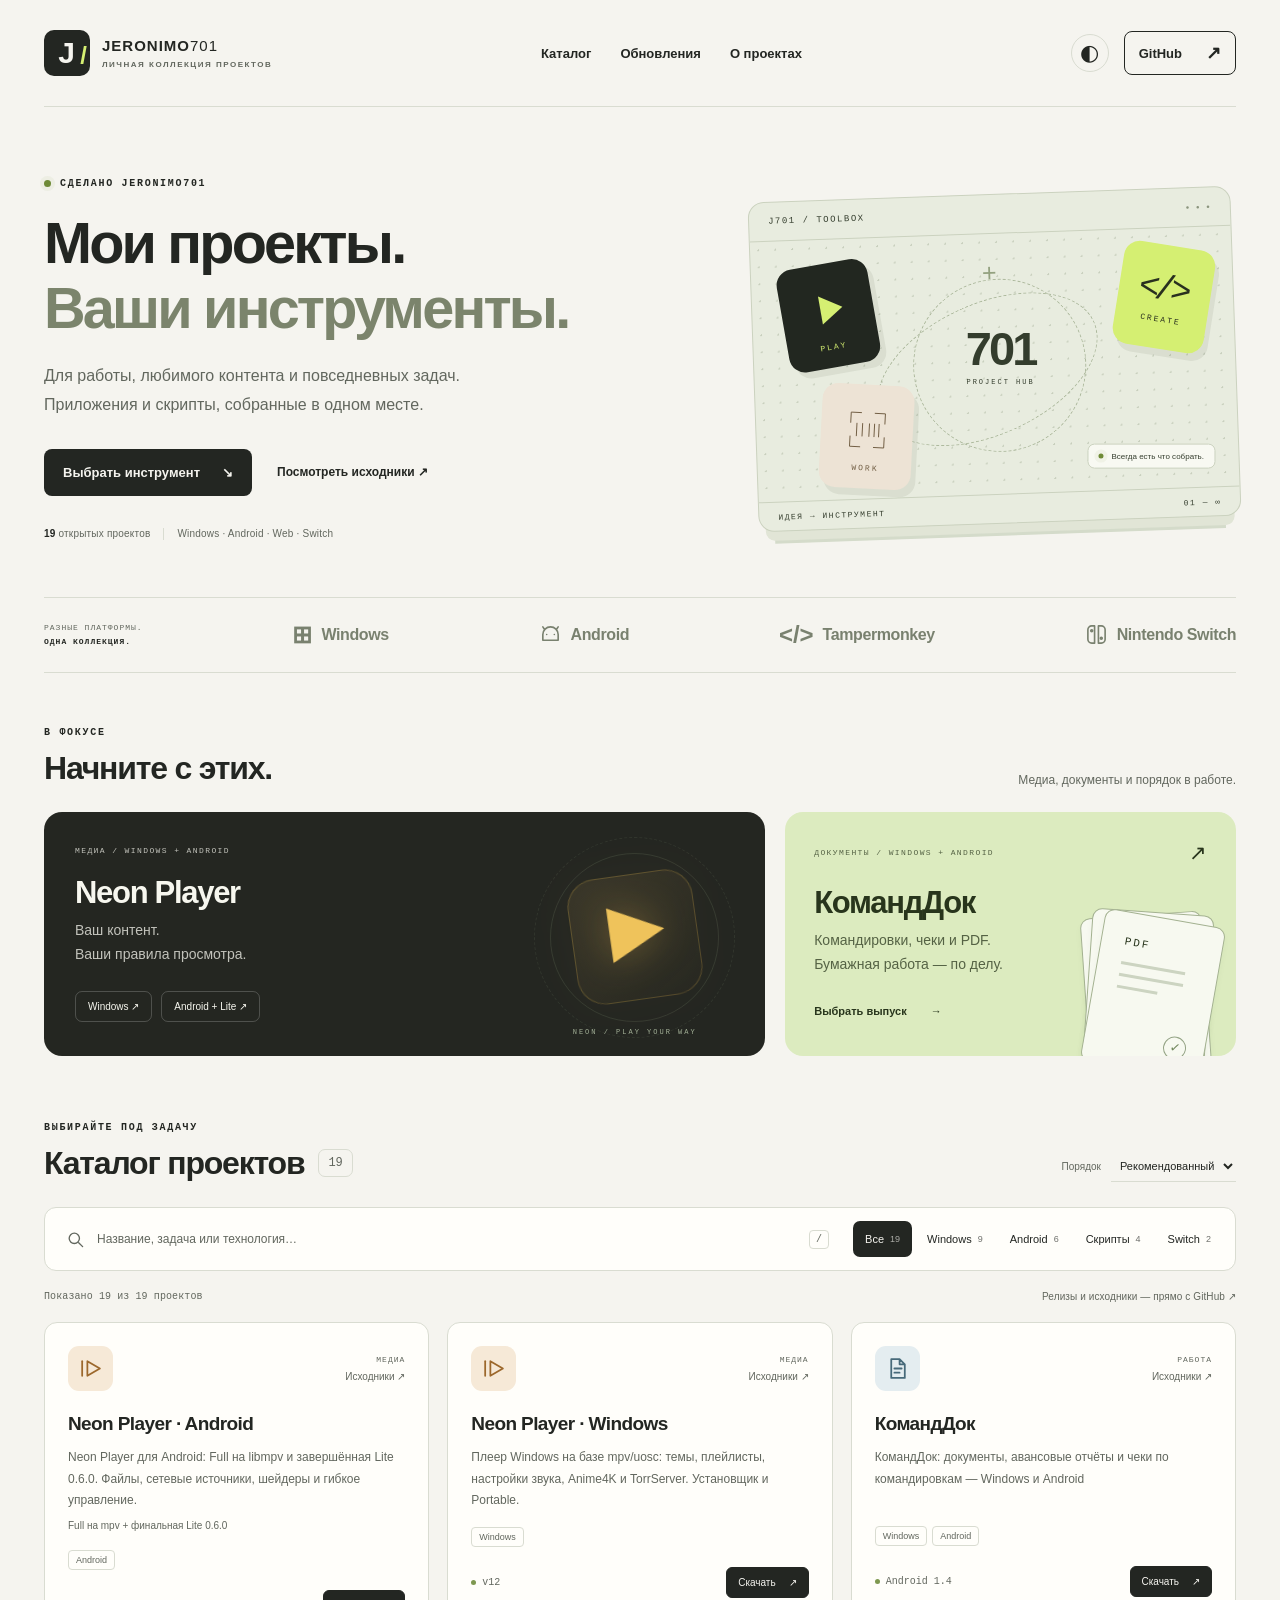
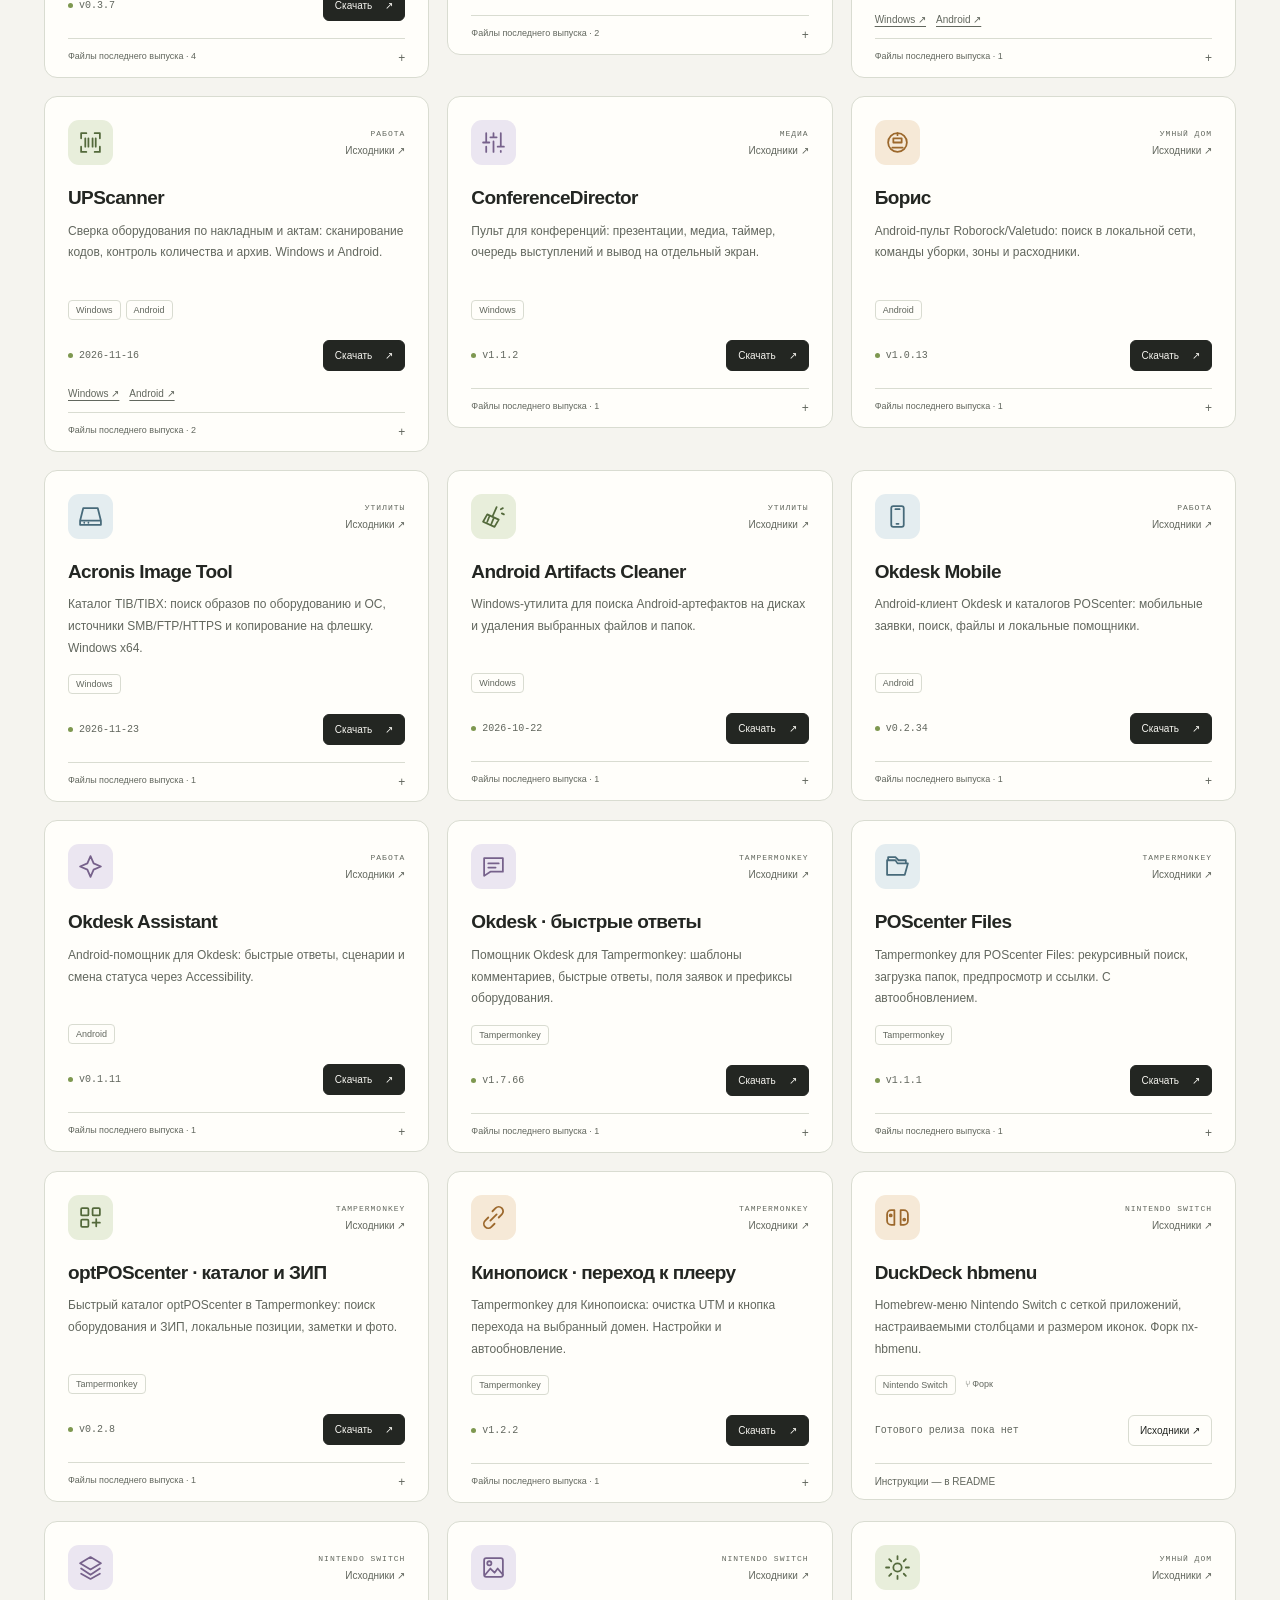
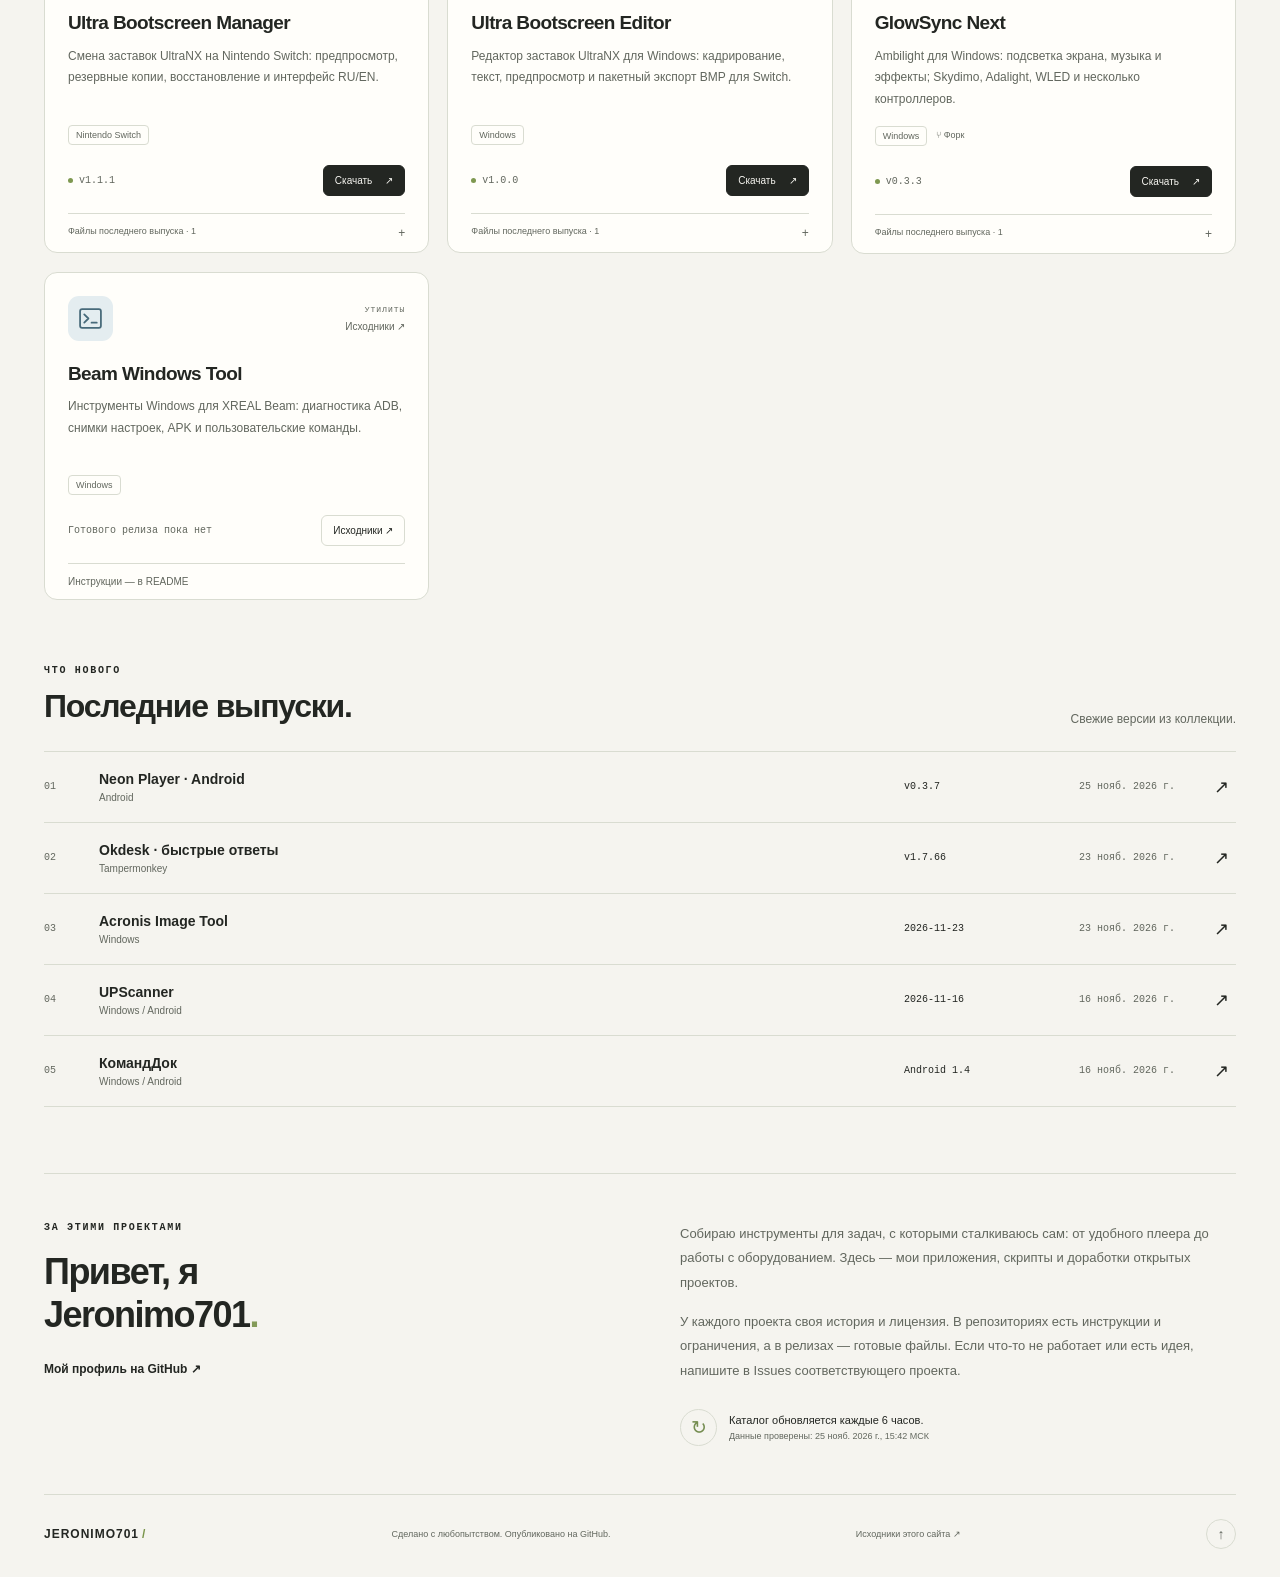
==== site/index.html @ cf3ceb82 "feat: launch public project hub with release catalogue" ====
<!doctype html>
<html lang="ru">
<head>
  <meta charset="utf-8">
  <meta name="viewport" content="width=device-width, initial-scale=1">
  <meta name="theme-color" content="#f5f4ef">
  <title>Jeronimo701 — проекты и загрузки</title>
  <meta name="description" content="Приложения Jeronimo701 для Windows, Android, Nintendo Switch и скрипты Tampermonkey. Описания, исходники и последние релизы в одном месте.">
  <meta property="og:title" content="Jeronimo701 — проекты и загрузки">
  <meta property="og:description" content="Мои проекты. Ваши инструменты. Приложения, скрипты и последние релизы в одном каталоге.">
  <meta property="og:type" content="website">
  <meta property="og:url" content="https://jeronimo701.github.io/">
  <meta property="og:image" content="https://jeronimo701.github.io/assets/social.png">
  <meta name="twitter:card" content="summary_large_image">
  <link rel="canonical" href="https://jeronimo701.github.io/">
  <link rel="icon" type="image/svg+xml" href="assets/favicon.svg">
  <link rel="stylesheet" href="style.css">
  <script src="app.js" defer></script>
</head>
<body>
  <a class="skip-link" href="#catalog">Перейти к каталогу</a>
  <header class="header wrap">
    <a href="./" class="brand" aria-label="Jeronimo701 — главная"><span class="brand-mark">J<span>/</span></span><span>JERONIMO<span class="brand-number">701</span><small>ЛИЧНАЯ КОЛЛЕКЦИЯ ПРОЕКТОВ</small></span></a>
    <nav aria-label="Основная навигация"><a href="#catalog">Каталог</a><a href="#updates">Обновления</a><a href="#about">О проектах</a></nav>
    <div class="header-actions"><button id="theme-toggle" class="icon-button" aria-label="Включить тёмную тему" title="Сменить тему"><span id="theme-icon" aria-hidden="true">◐</span></button><a class="github-link" href="https://github.com/jeronimo701">GitHub <span aria-hidden="true">↗</span></a></div>
  </header>
  <main>
    <section class="hero wrap" aria-labelledby="hero-title">
      <div class="hero-copy"><div class="eyebrow"><span class="status-dot"></span> СДЕЛАНО JERONIMO701</div><h1 id="hero-title">Мои проекты.<br><span>Ваши инструменты.</span></h1><p>Для работы, любимого контента и&nbsp;повседневных задач. Приложения и&nbsp;скрипты, собранные в&nbsp;одном месте.</p><div class="hero-actions"><a href="#catalog" class="button primary">Выбрать инструмент <span aria-hidden="true">↘</span></a><a href="https://github.com/jeronimo701" class="text-link">Посмотреть исходники ↗</a></div><div class="hero-meta"><span><strong id="project-total">—</strong> открытых проектов</span><span class="divider"></span><span>Windows · Android · Web · Switch</span></div></div>
      <div class="hero-art" aria-hidden="true"><div class="art-header"><span>J701 / TOOLBOX</span><span class="art-dots">● ● ●</span></div><div class="art-canvas"><div class="orbit-line orbit-one"></div><div class="orbit-line orbit-two"></div><div class="art-tile tile-play"><svg viewBox="0 0 100 100"><path d="M37 25 76 50 37 75Z"/></svg><span>PLAY</span></div><div class="art-tile tile-code"><span class="code-glyph">&lt;/&gt;</span><span>CREATE</span></div><div class="art-tile tile-scan"><svg viewBox="0 0 100 100"><path d="M20 38V20h18m24 0h18v18m0 24v18H62m-24 0H20V62M31 39v22m10-22v22m12-22v22m9-22v22m8-22v22"/></svg><span>WORK</span></div><div class="art-hub">701<span>PROJECT HUB</span></div><div class="art-note"><span class="status-dot"></span> Всегда есть что собрать.</div><span class="art-cross">+</span></div><div class="art-footer"><span>ИДЕЯ → ИНСТРУМЕНТ</span><span>01 — ∞</span></div></div>
    </section>
    <div class="platform-strip wrap" aria-label="Платформы"><span>РАЗНЫЕ ПЛАТФОРМЫ.<br><strong>ОДНА КОЛЛЕКЦИЯ.</strong></span><a href="#catalog" data-quick-filter="windows">⊞ <span>Windows</span></a><a href="#catalog" data-quick-filter="android"><svg viewBox="0 0 24 24" aria-hidden="true"><path d="M6 7 4 4m14 3 2-3M4 12a8 8 0 0 1 16 0v6H4Zm4 0h.01M16 12h.01"/></svg><span>Android</span></a><a href="#catalog" data-quick-filter="scripts">&lt;/&gt; <span>Tampermonkey</span></a><a href="#catalog" data-quick-filter="switch"><svg viewBox="0 0 24 24" aria-hidden="true"><path d="M10 3H7a4 4 0 0 0-4 4v10a4 4 0 0 0 4 4h3Zm4 0h3a4 4 0 0 1 4 4v10a4 4 0 0 1-4 4h-3Z"/><circle cx="7" cy="8" r="1"/><circle cx="17" cy="16" r="1"/></svg><span>Nintendo Switch</span></a></div>
    <section class="featured-section wrap" aria-labelledby="featured-title"><div class="section-top"><div><span class="eyebrow">В ФОКУСЕ</span><h2 id="featured-title">Начните с этих.</h2></div><span class="section-aside">Медиа, документы и порядок в работе.</span></div><div class="featured-grid">
      <article class="feature feature-neon"><div class="feature-info"><span class="feature-kicker">МЕДИА / WINDOWS + ANDROID</span><h3>Neon Player</h3><p>Ваш контент.<br>Ваши правила просмотра.</p><div class="feature-links"><a href="https://github.com/jeronimo701/mpv-neon/releases/latest">Windows ↗</a><a href="https://github.com/jeronimo701/NeonPlayer-Android/releases/latest">Android + Lite ↗</a></div></div><div class="neon-visual" aria-hidden="true"><div class="neon-orbit"></div><div class="neon-play">▶</div><span>NEON / PLAY YOUR WAY</span></div></article>
      <article class="feature feature-dok"><div class="feature-top"><span class="feature-kicker">ДОКУМЕНТЫ / WINDOWS + ANDROID</span><span class="feature-symbol" aria-hidden="true">↗</span></div><h3>КомандДок</h3><p>Командировки, чеки и PDF.<br>Бумажная работа — по делу.</p><a class="feature-bottom" href="https://github.com/jeronimo701/KomandDok/releases/latest">Выбрать выпуск <span aria-hidden="true">→</span></a><div class="paper-stack" aria-hidden="true"><span></span><span></span><span><b>PDF</b><i></i><i></i><i></i><em>✓</em></span></div></article>
    </div></section>
    <section id="catalog" class="catalog-section wrap" aria-labelledby="catalog-title"><div class="section-top"><div><span class="eyebrow">ВЫБИРАЙТЕ ПОД ЗАДАЧУ</span><h2 id="catalog-title">Каталог проектов<span id="catalog-total" class="heading-count"></span></h2></div><label class="sort-label">Порядок <select id="sort"><option value="curated">Рекомендованный</option><option value="updated">Новые релизы</option><option value="name">По названию</option></select></label></div>
      <div class="catalog-controls"><div class="search-wrap"><svg viewBox="0 0 24 24" aria-hidden="true"><circle cx="10.5" cy="10.5" r="6.5"/><path d="m16 16 5 5"/></svg><label class="sr-only" for="search">Поиск по проектам</label><input id="search" type="search" placeholder="Название, задача или технология…" autocomplete="off"><kbd aria-hidden="true">/</kbd></div><div class="filters" role="group" aria-label="Фильтр по платформе"><button class="filter active" data-filter="all" aria-pressed="true">Все <span></span></button><button class="filter" data-filter="windows" aria-pressed="false">Windows <span></span></button><button class="filter" data-filter="android" aria-pressed="false">Android <span></span></button><button class="filter" data-filter="scripts" aria-pressed="false">Скрипты <span></span></button><button class="filter" data-filter="switch" aria-pressed="false">Switch <span></span></button></div></div>
      <div class="catalog-summary"><p id="result-count" role="status" aria-live="polite">Загружаем проекты…</p><span class="catalog-hint">Релизы и исходники — прямо с GitHub <span aria-hidden="true">↗</span></span></div>
      <div id="project-grid" class="project-grid" aria-label="Проекты"></div><div id="empty-state" class="empty-state" hidden><span aria-hidden="true">⌕</span><h3>Такого проекта пока нет.</h3><p>Попробуйте другое название или уберите фильтр.</p><button id="reset-filters" class="button primary">Сбросить поиск</button></div><div id="error-state" class="empty-state" hidden><h3>Каталог пока не загрузился.</h3><p>Попробуйте ещё раз или откройте проекты на GitHub.</p><button id="retry" class="button primary">Загрузить снова</button><a href="https://github.com/jeronimo701?tab=repositories">Все репозитории ↗</a></div><noscript><p>Для поиска и фильтров нужен JavaScript. <a href="https://github.com/jeronimo701?tab=repositories">Все проекты доступны на GitHub.</a></p></noscript>
    </section>
    <section id="updates" class="updates-section wrap" aria-labelledby="updates-title"><div class="section-top"><div><span class="eyebrow">ЧТО НОВОГО</span><h2 id="updates-title">Последние выпуски.</h2></div><span class="section-aside">Свежие версии из коллекции.</span></div><div id="updates-list" class="updates-list"></div></section>
    <section id="about" class="about-section wrap" aria-labelledby="about-title"><div class="about-title"><span class="eyebrow">ЗА ЭТИМИ ПРОЕКТАМИ</span><h2 id="about-title">Привет, я Jeronimo701<span>.</span></h2><a href="https://github.com/jeronimo701" class="text-link">Мой профиль на GitHub ↗</a></div><div class="about-copy"><p>Собираю инструменты для задач, с которыми сталкиваюсь сам: от удобного плеера до работы с оборудованием. Здесь — мои приложения, скрипты и доработки открытых проектов.</p><p>У каждого проекта своя история и лицензия. В репозиториях есть инструкции и ограничения, а в релизах — готовые файлы. Если что-то не работает или есть идея, напишите в Issues соответствующего проекта.</p><div class="about-note"><span aria-hidden="true">↻</span><span>Каталог обновляется каждые 6 часов.<br><small id="sync-date">Проверяем дату обновления…</small></span></div></div></section>
  </main>
  <footer class="footer wrap"><a class="footer-brand" href="#">JERONIMO701<span>/</span></a><span>Сделано с любопытством. Опубликовано на GitHub.</span><a href="https://github.com/jeronimo701/jeronimo701.github.io">Исходники этого сайта ↗</a><a href="#" class="back-top" aria-label="Вернуться наверх">↑</a></footer>
</body>
</html>
---- site/style.css ----
@charset "UTF-8";
:root{--bg:#f5f4ef;--surface:#fffefa;--ink:#232622;--muted:#62675e;--line:#d9dcd1;--accent:#d5ef72;--accent-ink:#252d17;--dark:#222720;--radius:18px;--shadow:0 10px 30px #242b1a08;color-scheme:light}
:root[data-theme=dark]{--bg:#181c18;--surface:#202620;--ink:#eff1e9;--muted:#adb7a8;--line:#3a4237;--accent:#d5ef72;--accent-ink:#252d17;--dark:#111710;--shadow:0 10px 30px #0001;color-scheme:dark}
*{box-sizing:border-box}html{scroll-behavior:smooth;scroll-padding-top:32px}body{margin:0;background:var(--bg);color:var(--ink);font-family:"Segoe UI Variable Text","Segoe UI",Arial,sans-serif;font-size:16px;-webkit-font-smoothing:antialiased}a{color:inherit;text-decoration:none}button,input,select{font:inherit}button,a,input,select{-webkit-tap-highlight-color:transparent}button{cursor:pointer}button:disabled{cursor:default}a,button,input,select{outline-offset:5px}a:focus-visible,button:focus-visible,input:focus-visible,select:focus-visible{outline:3px solid #6f8932}button{color:inherit}svg{fill:none;stroke:currentColor;stroke-width:1.7;stroke-linecap:round;stroke-linejoin:round}button svg{width:20px;height:20px}h1,h2,h3,p{margin:0}h1,h2,h3{font-family:"Segoe UI Variable Display","Segoe UI",Arial,sans-serif}img,svg{max-width:100%}.wrap{width:min(1240px,calc(100% - 88px));margin-inline:auto}.sr-only{position:absolute;width:1px;height:1px;padding:0;margin:-1px;overflow:hidden;clip:rect(0,0,0,0);white-space:nowrap;border:0}[hidden]{display:none!important}.skip-link{position:fixed;left:16px;top:-100px;background:var(--accent);padding:12px;z-index:10}.skip-link:focus{top:12px}.header{display:flex;align-items:center;justify-content:space-between;gap:25px;padding-block:30px;border-bottom:1px solid var(--line)}.brand{display:flex;gap:12px;align-items:center;font-size:15px;font-weight:800;letter-spacing:1px;line-height:1.2}.brand-number{font-weight:400}.brand small{display:block;font-size:8px;letter-spacing:1.5px;color:var(--muted);margin-top:5px}.brand-mark{width:46px;height:46px;display:grid;place-content:center;position:relative;background:var(--ink);color:var(--bg);font-size:30px;border-radius:10px;font-weight:800;letter-spacing:-5px;padding-right:6px}.brand-mark>span{color:var(--accent);position:absolute;font-size:24px;right:8px;bottom:5px}.header nav{display:flex;gap:29px;font-size:13px;font-weight:600}.header nav a:hover,.text-link:hover,.footer a:hover{text-decoration:underline;text-underline-offset:5px}.header-actions{display:flex;align-items:center;gap:15px}.icon-button{width:38px;height:38px;background:transparent;border:1px solid var(--line);border-radius:50%;font-size:22px;display:grid;place-items:center}.icon-button:hover{background:var(--surface)}.github-link{display:flex;gap:24px;align-items:center;border:1px solid var(--ink);border-radius:8px;padding:10px 14px;font-size:13px;font-weight:650}.github-link:hover{background:var(--ink);color:var(--bg)}.github-link span{font-size:18px}.hero{display:grid;grid-template-columns:1.35fr 1fr;gap:56px;align-items:center;padding-block:71px 57px}.eyebrow{font-family:Consolas,"Courier New",monospace;font-size:10px;font-weight:600;letter-spacing:1.7px;display:flex;align-items:center;gap:9px}.status-dot{display:inline-block;width:7px;height:7px;border-radius:50%;background:#6e8a36;box-shadow:0 0 0 4px #6e8a3610;flex-shrink:0}.hero h1{font-size:clamp(36px,4.5vw,62px);font-weight:750;letter-spacing:-2.8px;line-height:1.12;margin-block:22px}.hero h1>span{color:#7b846c}:root[data-theme=dark] .hero h1>span{color:#afbd9c}.hero-copy>p{max-width:440px;font-size:16px;line-height:1.8;color:var(--muted)}.hero-actions{display:flex;align-items:center;gap:25px;margin-top:29px}.button{display:inline-flex;align-items:center;justify-content:center;gap:22px;min-height:47px;padding:12px 19px;border-radius:8px;font-size:13px;font-weight:650;border:0}.primary{background:var(--ink);color:var(--bg)}.primary:hover{background:#414c34;color:white}.text-link{font-size:12px;font-weight:650}.hero-meta{margin-top:32px;display:flex;align-items:center;gap:13px;color:var(--muted);font-size:10px;letter-spacing:.2px}.hero-meta strong{color:var(--ink)}.divider{width:1px;height:12px;background:var(--line)}.hero-art{height:330px;background:#e8ecdf;border-radius:16px;overflow:hidden;transform:rotate(-2deg);border:1px solid #cbd2bf;box-shadow:0 16px 0 -7px #e1e5d6,0 28px 0 -16px #d4dbca;color:#343d2d}.art-header,.art-footer{height:39px;padding:0 19px;display:flex;align-items:center;justify-content:space-between;font:9px Consolas,monospace;letter-spacing:1.5px}.art-header{border-bottom:1px solid #cbd2bf}.art-dots{font-size:6px;color:#8b957e}.art-footer{height:30px;border-top:1px solid #cbd2bf;font-size:8px}.art-canvas{height:260px;position:relative;background-image:radial-gradient(#c8cfbd 1px,transparent 1px);background-size:17px 17px;overflow:hidden}.art-tile{position:absolute;border-radius:16px;width:92px;height:104px;display:flex;align-items:center;flex-direction:column;justify-content:center;gap:5px;box-shadow:5px 7px 0 #28331912}.art-tile svg{width:57px;height:57px}.art-tile>span:last-child{font:8px Consolas,monospace;letter-spacing:2px}.tile-play{background:#222720;color:var(--accent);left:30px;top:24px;transform:rotate(-8deg)}.tile-play path{fill:currentColor;stroke:none}.tile-code{background:var(--accent);color:#29301f;right:23px;top:17px;transform:rotate(11deg)}.code-glyph{font:35px Consolas,monospace;letter-spacing:-5px;margin-left:-5px}.tile-scan{background:#ede3d5;color:#715e44;left:64px;bottom:10px;transform:rotate(5deg)}.art-hub{position:absolute;left:44%;top:91px;display:grid;place-items:center;line-height:1;font-size:47px;font-weight:800;letter-spacing:-3px;transform:rotate(2deg)}.art-hub span{font:7px Consolas,monospace;letter-spacing:2px;margin-top:6px}.orbit-line{position:absolute;border:1px dashed #adb99d;border-radius:50%;width:234px;height:132px;left:24%;top:69px;transform:rotate(-22deg)}.orbit-two{transform:rotate(51deg);width:173px;height:173px;left:33%;top:45px}.art-note{position:absolute;right:24px;bottom:20px;display:flex;align-items:center;gap:8px;font-size:8px;padding:7px 10px;background:#f8f9f2;border:1px solid #cbd2bf;border-radius:7px;transform:rotate(2deg)}.art-note .status-dot{width:5px;height:5px}.art-cross{position:absolute;font-size:25px;left:48%;top:24px;color:#93a17f;font-weight:200}.platform-strip{display:flex;align-items:center;justify-content:space-between;border-block:1px solid var(--line);padding-block:23px;gap:22px}.platform-strip>span{font:8px/1.7 Consolas,monospace;letter-spacing:1px;color:var(--muted)}.platform-strip strong{font-weight:700;color:var(--ink)}.platform-strip>a{display:flex;align-items:center;gap:9px;font-size:24px;font-weight:700;color:#79816f}.platform-strip>a span{font-size:16px;font-weight:600;letter-spacing:-.4px}.platform-strip>a svg{width:23px;height:23px}.platform-strip>a:hover{color:var(--ink)}.section-top{display:flex;align-items:end;justify-content:space-between;gap:20px;margin-bottom:25px}.section-top h2{font-size:32px;font-weight:700;letter-spacing:-1.2px;line-height:1.2;margin-top:11px}.section-aside{color:var(--muted);font-size:12px}.featured-section{padding-top:54px}.featured-grid{display:grid;grid-template-columns:1.6fr 1fr;gap:20px}.feature{border-radius:var(--radius);overflow:hidden;position:relative;min-height:244px}.feature-neon{background:#242621;color:#f7f7ef;display:flex;align-items:center;padding:31px}.feature-info{position:relative;z-index:1}.feature-kicker{font:8px Consolas,monospace;letter-spacing:1.4px;opacity:.75;display:block}.feature h3{font-size:31px;letter-spacing:-1.3px;margin-top:20px;font-weight:700}.feature p{font-size:14px;line-height:1.7;opacity:.75;margin-top:8px}.feature-links{display:flex;gap:9px;margin-top:24px}.feature-links a{border:1px solid #ffffff32;border-radius:7px;font-size:10px;padding:9px 12px;transition:background .15s}.feature-links a:hover{background:#ffffff18}.neon-visual{position:absolute;width:225px;height:225px;right:18px;top:13px;display:grid;place-items:center}.neon-orbit{position:absolute;inset:28px;border:1px solid #75846a38;border-radius:50%}.neon-orbit:after{content:"";position:absolute;inset:-17px;border:1px dashed #75846a2c;border-radius:50%}.neon-play{font-size:72px;color:#efc35b;filter:drop-shadow(0 0 18px #f0b94b55);transform:rotate(-8deg);border-radius:28px;background:linear-gradient(145deg,#f8c97418,#8c6f1605);width:126px;height:126px;text-align:center;padding-top:10px;padding-left:6px;box-shadow:inset 0 0 0 1px #d9ae4940}.neon-visual>span{position:absolute;bottom:14px;font:7px Consolas,monospace;letter-spacing:2px;color:#a3b097}.feature-dok{background:#dcebbf;color:#28351c;padding:29px}.feature-top{display:flex;justify-content:space-between;align-items:center;position:relative;z-index:1}.feature-symbol{font-size:21px}.feature-dok h3,.feature-dok p{position:relative;z-index:1}.feature-bottom{position:relative;z-index:1;display:flex;align-items:center;gap:24px;font-weight:600;font-size:11px;margin-top:28px;width:max-content}.feature-bottom:hover{text-decoration:underline}.paper-stack{position:absolute;right:22px;bottom:-16px;width:122px;height:155px;transform:rotate(10deg)}.paper-stack>span{position:absolute;inset:0;background:#f7f9f0;border:1px solid #a4b291;border-radius:10px;box-shadow:0 4px 7px #3047170a}.paper-stack>span:nth-child(1){transform:rotate(-14deg) translate(-7px,-3px)}.paper-stack>span:nth-child(2){transform:rotate(-6deg) translate(-5px,-5px)}.paper-stack>span:last-child{padding:23px}.paper-stack b{font:11px Consolas,monospace;letter-spacing:2px;display:block;margin-bottom:14px}.paper-stack i{display:block;height:3px;width:65px;background:#ccd4c1;margin-top:9px}.paper-stack i:nth-last-of-type(1){width:41px}.paper-stack em{position:absolute;bottom:16px;right:18px;border:1px solid #95a486;color:#71875c;border-radius:50%;width:23px;height:23px;font-size:13px;font-style:normal;text-align:center;padding-top:2px}.catalog-section{padding-top:66px}.heading-count{vertical-align:middle;font:12px Consolas,monospace;color:var(--muted);letter-spacing:0;margin-left:14px;padding:6px 9px;border:1px solid var(--line);border-radius:7px;display:inline-block;position:relative;top:-3px}.sort-label{display:flex;align-items:center;gap:10px;font-size:10px;color:var(--muted)}select{font-size:11px;color:var(--ink);background:transparent;border:0;border-bottom:1px solid var(--line);padding:8px 5px;max-width:165px}.catalog-controls{border:1px solid var(--line);background:var(--surface);padding:12px;display:flex;gap:20px;align-items:center;border-radius:12px}.search-wrap{position:relative;display:flex;align-items:center;flex:1;min-width:150px}.search-wrap svg{position:absolute;left:9px;width:19px;height:19px;color:var(--muted);pointer-events:none}.search-wrap input{height:38px;border:0;background:none;color:var(--ink);font-size:12px;padding:8px 40px;min-width:0;width:100%}.search-wrap input::placeholder{color:var(--muted);opacity:1}.search-wrap kbd{position:absolute;right:4px;font:10px Consolas,monospace;border:1px solid var(--line);padding:3px 6px;border-radius:4px;color:var(--muted);pointer-events:none}.filters{display:flex;gap:3px;flex-wrap:wrap}.filter{display:flex;align-items:center;gap:6px;justify-content:center;min-height:36px;border:0;padding:8px 12px;border-radius:7px;background:transparent;font-size:11px;white-space:nowrap}.filter span{font-size:9px;opacity:.65}.filter:hover{background:var(--bg)}.filter.active{background:var(--ink);color:var(--bg)}.catalog-summary{display:flex;justify-content:space-between;margin-block:20px;font:10px Consolas,monospace;letter-spacing:.1px;color:var(--muted)}.catalog-hint{font:10px "Segoe UI",sans-serif}.project-grid{display:grid;grid-template-columns:repeat(3,minmax(0,1fr));gap:18px;align-items:start}.project-card{background:var(--surface);border:1px solid var(--line);border-radius:13px;padding:23px 23px 0;min-height:307px;display:flex;flex-direction:column;transition:transform .18s,border-color .18s,box-shadow .18s;position:relative}.project-card:hover{transform:translateY(-3px);border-color:#a7b495;box-shadow:var(--shadow)}.card-top{display:flex;justify-content:space-between;align-items:center;gap:12px;margin-bottom:21px}.project-icon{width:45px;height:45px;border-radius:11px;display:grid;place-items:center;flex-shrink:0;color:#53693b;background:#e8eedb}.project-icon svg{width:25px;height:25px}.project-icon.orange{background:#f6e9d7;color:#9c682c}.project-icon.blue{background:#e4edf0;color:#476a7a}.project-icon.purple{background:#ebe6f1;color:#76618b}.card-category{font:8px Consolas,monospace;text-transform:uppercase;letter-spacing:1px;color:var(--muted);text-align:right}.source-link{display:block;margin-top:7px;font:10px "Segoe UI",sans-serif;letter-spacing:0;text-transform:none}.source-link:hover{color:var(--ink);text-decoration:underline}.project-card h3{font-size:19px;line-height:1.3;font-weight:650;letter-spacing:-.6px;overflow-wrap:anywhere}.card-description{margin-top:10px;font-size:12px;line-height:1.8;color:var(--muted);min-height:64px}.card-description .note{display:block;font-size:10px;margin-top:5px;color:var(--muted)}.platform-badges{display:flex;gap:5px;margin-top:15px;flex-wrap:wrap}.platform-badges span{border:1px solid var(--line);color:var(--muted);font-size:9px;padding:4px 7px;border-radius:4px}.platform-badges .fork{border:0;padding-inline:0;margin-left:4px}.card-release{display:flex;align-items:center;justify-content:space-between;gap:8px;margin-top:20px;margin-bottom:17px}.release-version{font:10px Consolas,monospace;max-width:48%;overflow-wrap:anywhere;color:var(--muted)}.release-version>i{display:inline-block;width:5px;height:5px;background:#7e9850;border-radius:50%;margin-right:6px}.release-button{font-size:10px;display:inline-flex;align-items:center;gap:13px;background:var(--ink);color:var(--bg);border:1px solid var(--ink);border-radius:6px;padding:9px 11px;white-space:nowrap}.release-button:hover{background:var(--accent);border-color:var(--accent);color:var(--accent-ink)}.release-button.secondary{background:transparent;color:var(--ink);border-color:var(--line)}.card-channels{display:flex;gap:10px;margin-bottom:13px;font-size:10px;flex-wrap:wrap}.card-channels a{color:var(--muted);text-decoration:underline;text-underline-offset:3px}.card-channels a:hover{color:var(--ink)}.files-details{border-top:1px solid var(--line);margin-top:auto}.files-details summary{list-style:none;display:flex;justify-content:space-between;cursor:pointer;font-size:9px;color:var(--muted);padding:12px 0}.files-details summary::-webkit-details-marker{display:none}.files-details summary:after{content:"+";font-size:12px}.files-details[open] summary:after{content:"−"}.asset-list{padding:0 0 10px;list-style:none;margin:0;max-height:260px;overflow:auto}.asset-list li{border-top:1px dashed var(--line)}.asset-list a{padding-block:9px;display:flex;gap:10px;align-items:center;justify-content:space-between;font-size:10px;line-height:1.6}.asset-list a:hover{text-decoration:underline}.asset-list .asset-name{overflow-wrap:anywhere;min-width:0}.asset-size{font:8px Consolas,monospace;white-space:nowrap;color:var(--muted)}.empty-state{text-align:center;padding:60px 20px;border:1px dashed var(--line);border-radius:14px}.empty-state>span{font-size:45px;color:var(--muted)}.empty-state h3{font-size:23px;margin-block:10px}.empty-state p{color:var(--muted);font-size:13px;margin-bottom:22px}.empty-state a{display:block;font-size:12px;margin-top:18px}.updates-section{padding-top:65px}.updates-list{border-top:1px solid var(--line)}.update-row{display:grid;grid-template-columns:40px minmax(0,1fr) 160px 120px 22px;gap:15px;align-items:center;padding:19px 0;border-bottom:1px solid var(--line)}.update-index{font:10px Consolas,monospace;color:var(--muted)}.update-row h3{font-size:14px;font-weight:600}.update-row p{font-size:10px;color:var(--muted);margin-top:5px}.update-version{font:10px Consolas,monospace;overflow-wrap:anywhere}.update-date{font:10px Consolas,monospace;color:var(--muted)}.update-row:hover h3{text-decoration:underline;text-underline-offset:4px}.update-row:hover>.update-arrow{transform:translate(2px,-2px)}.update-arrow{font-size:18px;transition:transform .15s}.about-section{margin-top:66px;padding-block:48px;border-top:1px solid var(--line);display:grid;grid-template-columns:1fr 1fr;gap:80px}.about-title h2{font-size:36px;letter-spacing:-1.5px;line-height:1.2;margin-top:17px;max-width:360px}.about-title h2 span{color:#849b59}.about-title>.text-link{display:inline-block;margin-top:26px}.about-copy>p{font-size:13px;line-height:1.9;color:var(--muted);margin-bottom:14px}.about-note{display:flex;gap:12px;align-items:center;font-size:11px;margin-top:25px}.about-note>span:first-child{width:37px;height:37px;border:1px solid var(--line);border-radius:50%;display:grid;place-items:center;font-size:19px;color:#758d51}.about-note small{display:block;color:var(--muted);font-size:9px;margin-top:5px}.footer{display:flex;align-items:center;justify-content:space-between;gap:20px;padding-block:24px 28px;border-top:1px solid var(--line);font-size:9px;color:var(--muted)}.footer-brand{font-weight:750;font-size:12px;letter-spacing:1px;color:var(--ink)}.footer-brand>span{color:#789449;margin-left:3px}.back-top{display:grid;place-items:center;border:1px solid var(--line);border-radius:50%;width:30px;height:30px;font-size:14px;flex-shrink:0}
:root[data-theme=dark] .project-icon{filter:brightness(.85)}:root[data-theme=dark] .project-icon svg{filter:brightness(.65)}
@media(min-width:1600px){.wrap{width:min(1320px,calc(100% - 120px))}.hero{gap:80px}.hero-art{max-width:490px;width:100%;justify-self:end}}
@media(max-width:1150px){.wrap{width:calc(100% - 56px)}.hero{gap:28px}.hero h1{font-size:47px;letter-spacing:-2px}.hero-art{height:309px}.art-canvas{height:239px}.art-hub{left:45%;font-size:38px}.tile-code{right:13px;width:79px}.tile-play{left:20px;width:79px}.hero-actions{gap:15px;flex-wrap:wrap}.hero-meta{font-size:9px;gap:8px}.catalog-controls{flex-direction:column;gap:8px;align-items:stretch}.filters{border-top:1px solid var(--line);padding-top:10px}.filter{flex:1}.neon-visual{right:0;width:190px}.feature-neon{padding:27px}.feature h3{font-size:28px}.feature-dok{padding:25px}.paper-stack{right:10px;width:100px;opacity:.7}.project-card{padding:20px 20px 0}.project-card h3{font-size:18px}.project-grid{gap:14px}.card-description{min-height:85px}.release-button{padding:8px;font-size:9px;gap:8px}.section-top h2{font-size:29px}.about-section{gap:45px}.platform-strip>a span{font-size:14px}.hero-copy>p{font-size:14px}}
@media(max-width:850px){.header nav{gap:15px;font-size:11px}.brand{font-size:12px}.brand small{font-size:6px}.hero{padding-block:48px;grid-template-columns:1.2fr 1fr;gap:24px}.hero h1{font-size:38px;letter-spacing:-1.5px}.hero-copy>p{font-size:13px}.hero-art{height:275px}.art-canvas{height:205px}.art-tile{width:65px;height:78px}.art-tile svg{width:42px;height:42px}.tile-code{top:16px;right:14px}.code-glyph{font-size:27px}.tile-play{left:15px;top:19px}.tile-scan{left:30px;bottom:11px}.art-hub{font-size:33px;top:84px;left:46%}.art-hub>span{font-size:5px}.orbit-one{width:180px;left:21%;height:118px;top:41px}.orbit-two{width:150px;height:150px;left:26%;top:25px}.art-note{bottom:14px;right:7px;font-size:6px;padding:5px}.art-cross{left:47%;top:14px}.hero-meta{font-size:8px;flex-wrap:wrap;line-height:1.7}.hero-actions .text-link{font-size:10px}.hero-actions .button{font-size:11px;min-height:43px}.platform-strip{gap:10px}.platform-strip>span{font-size:7px}.platform-strip>a{gap:7px}.platform-strip>a span{font-size:12px}.platform-strip>a svg{width:20px;height:20px}.featured-grid{grid-template-columns:1.3fr 1fr;gap:14px}.feature{min-height:249px}.feature-info{width:100%}.neon-visual{opacity:.6;width:135px;height:135px;top:38px;right:3px;z-index:0}.neon-play{width:90px;height:90px;font-size:50px}.neon-visual>span{display:none}.feature h3{font-size:25px}.feature p{font-size:12px}.feature-links{gap:6px}.feature-links a{font-size:9px;padding:8px}.feature-kicker{font-size:6px}.paper-stack{opacity:.4;right:0}.feature-bottom{font-size:10px}.project-grid{grid-template-columns:repeat(2,minmax(0,1fr));gap:16px}.card-description{min-height:65px}.section-aside{font-size:10px;max-width:180px;text-align:right}.about-title h2{font-size:30px}.update-row{grid-template-columns:25px minmax(0,1fr) 110px 94px 18px;gap:12px}.footer{flex-wrap:wrap}.footer>span{order:4;width:100%;text-align:center;margin-top:5px}.header{padding-block:23px}.github-link{font-size:11px;gap:13px;padding:9px 11px}.header-actions{gap:9px}.brand-mark{width:37px;height:37px;font-size:25px}.brand-mark>span{font-size:20px;right:7px;bottom:4px}}
@media(max-width:700px){html{scroll-padding-top:20px}.wrap{width:calc(100% - 36px)}.header{gap:12px;padding-block:18px}.header nav{display:none}.brand{gap:9px;font-size:12px;letter-spacing:.7px}.brand small{font-size:6px;letter-spacing:.8px}.brand-mark{width:36px;height:36px}.github-link{padding:8px 10px;font-size:10px;gap:11px}.icon-button{width:32px;height:32px;font-size:19px}.header-actions{gap:8px}.hero{grid-template-columns:1fr;gap:35px;padding-block:39px 38px}.hero h1{font-size:clamp(34px,8.7vw,53px);letter-spacing:-1.8px;margin-block:20px}.hero-copy>p{max-width:340px;font-size:14px;line-height:1.75}.eyebrow{font-size:8px;letter-spacing:1.6px}.hero-actions{gap:21px;margin-top:23px}.hero-actions .button{font-size:11px;min-height:44px;padding-inline:16px}.hero-actions .text-link{font-size:10px}.hero-meta{font-size:9px;margin-top:23px;gap:10px}.hero-art{width:100%;max-width:400px;justify-self:center;height:217px;transform:rotate(-1.5deg)}.art-header{height:32px;font-size:8px}.art-footer{height:26px;font-size:7px}.art-canvas{height:159px}.art-tile{height:70px;width:66px;border-radius:12px}.tile-play{top:12px;left:23px}.tile-code{right:28px;top:11px}.tile-scan{bottom:8px;left:78px;width:58px;height:62px}.art-tile svg{width:37px;height:37px}.art-tile>span:last-child{font-size:6px}.art-hub{top:52px;left:45%;font-size:35px}.art-hub>span{font-size:5px}.art-note{right:18px;bottom:13px}.orbit-one{left:27%;top:12px;height:120px}.orbit-two{left:32%;top:0}.art-cross{left:48%;top:2px}.platform-strip{display:grid;grid-template-columns:repeat(2,1fr);padding-block:21px;gap:22px 30px}.platform-strip>span{display:none}.platform-strip>a{justify-content:center;font-size:21px}.platform-strip>a span{font-size:13px}.featured-section{padding-top:38px}.section-top{gap:13px;margin-bottom:20px}.section-top h2{font-size:26px;letter-spacing:-.9px;margin-top:8px}.section-aside{display:none}.featured-grid{grid-template-columns:1fr;gap:14px}.feature{min-height:222px}.feature-neon{padding:24px}.feature h3{font-size:29px;margin-top:15px}.feature p{font-size:13px}.feature-kicker{font-size:7px}.feature-links{margin-top:19px}.feature-links a{font-size:10px;padding:9px 12px}.neon-visual{width:180px;height:180px;right:3px;top:21px;opacity:.75}.neon-play{font-size:63px;width:115px;height:115px}.neon-visual>span{display:block;font-size:5px;bottom:4px}.feature-dok{padding:24px;min-height:213px}.paper-stack{opacity:1;right:20px;bottom:-15px;width:105px;height:145px}.feature-bottom{margin-top:22px;font-size:11px}.catalog-section{padding-top:44px}.catalog-section .section-top{align-items:start;flex-wrap:wrap}.heading-count{font-size:10px;margin-left:9px;top:-2px;padding:5px 7px}.sort-label{font-size:9px;gap:8px;justify-content:space-between;width:100%;margin-top:1px}select{font-size:10px;padding:6px 0}.catalog-controls{padding:9px;gap:8px}.search-wrap input{font-size:11px;height:37px;padding-right:10px}.search-wrap kbd{display:none}.filters{gap:3px;padding-top:9px;flex-wrap:nowrap;justify-content:space-between}.filter{font-size:9px;padding:8px 7px;min-height:34px;gap:4px;flex:0 1 auto}.filter span{font-size:7px}.catalog-summary{font-size:9px;margin-block:17px}.catalog-hint{display:none}.project-grid{grid-template-columns:1fr;gap:14px}.project-card{padding:21px 22px 0;min-height:0}.card-top{margin-bottom:17px}.project-icon{width:42px;height:42px}.card-category{font-size:8px}.project-card h3{font-size:21px}.card-description{font-size:12px;min-height:0;margin-top:9px}.card-description .note{font-size:10px}.platform-badges{margin-top:15px}.card-release{margin-top:19px}.release-version{font-size:10px}.release-button{font-size:10px;padding:10px 12px;gap:17px}.files-details summary{font-size:10px;padding-block:13px}.updates-section{padding-top:42px}.update-row{grid-template-columns:20px minmax(0,1fr) 18px;gap:11px;padding-block:17px;position:relative}.update-row h3{font-size:13px}.update-version{display:none}.update-date{font-size:8px;position:absolute;right:30px;bottom:17px}.update-row p{font-size:9px;max-width:calc(100% - 80px)}.update-index{font-size:9px}.about-section{grid-template-columns:1fr;gap:25px;margin-top:43px;padding-block:34px}.about-title h2{font-size:32px;max-width:290px}.about-title>.text-link{margin-top:17px;font-size:11px}.about-copy>p{font-size:12px}.about-note{font-size:10px}.footer{gap:18px;padding-block:20px}.footer-brand{font-size:11px}.footer>a:nth-last-child(2){font-size:8px}.footer>span{font-size:8px;line-height:1.7}.back-top{width:27px;height:27px}.empty-state{padding:40px 15px}.empty-state h3{font-size:20px}.empty-state p{font-size:12px}}
@media(max-width:360px){.wrap{width:calc(100% - 28px)}.hero h1{font-size:32px}.header-actions{gap:5px}.brand small{display:none}.hero-actions{gap:13px}.hero-actions .text-link{font-size:9px}.hero-meta{font-size:8px}.filter{font-size:8px;padding:7px 5px}.neon-visual{right:-17px;opacity:.5}.feature-links a{padding:8px}.feature-dok p{font-size:12px}.paper-stack{opacity:.6;right:9px}}
@media(prefers-reduced-motion:reduce){html{scroll-behavior:auto}*,*:before,*:after{transition:none!important;animation:none!important}}
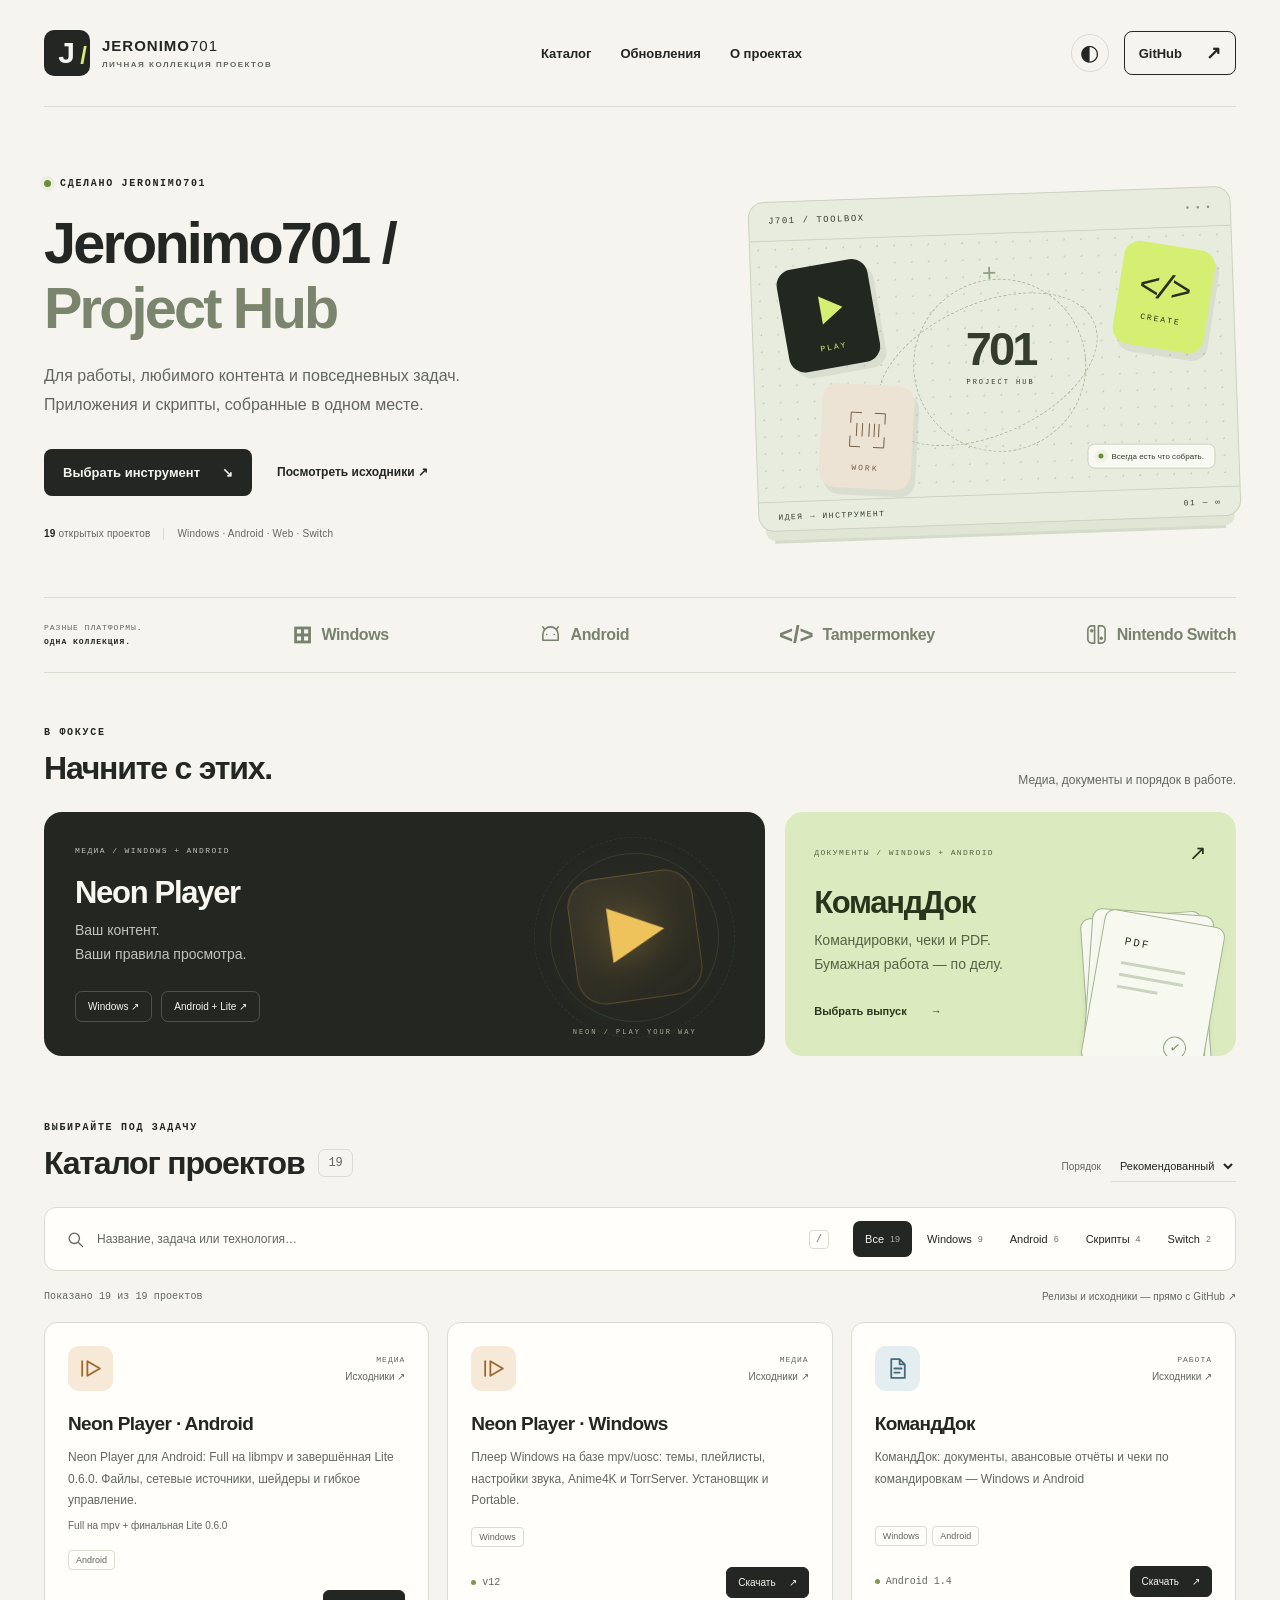
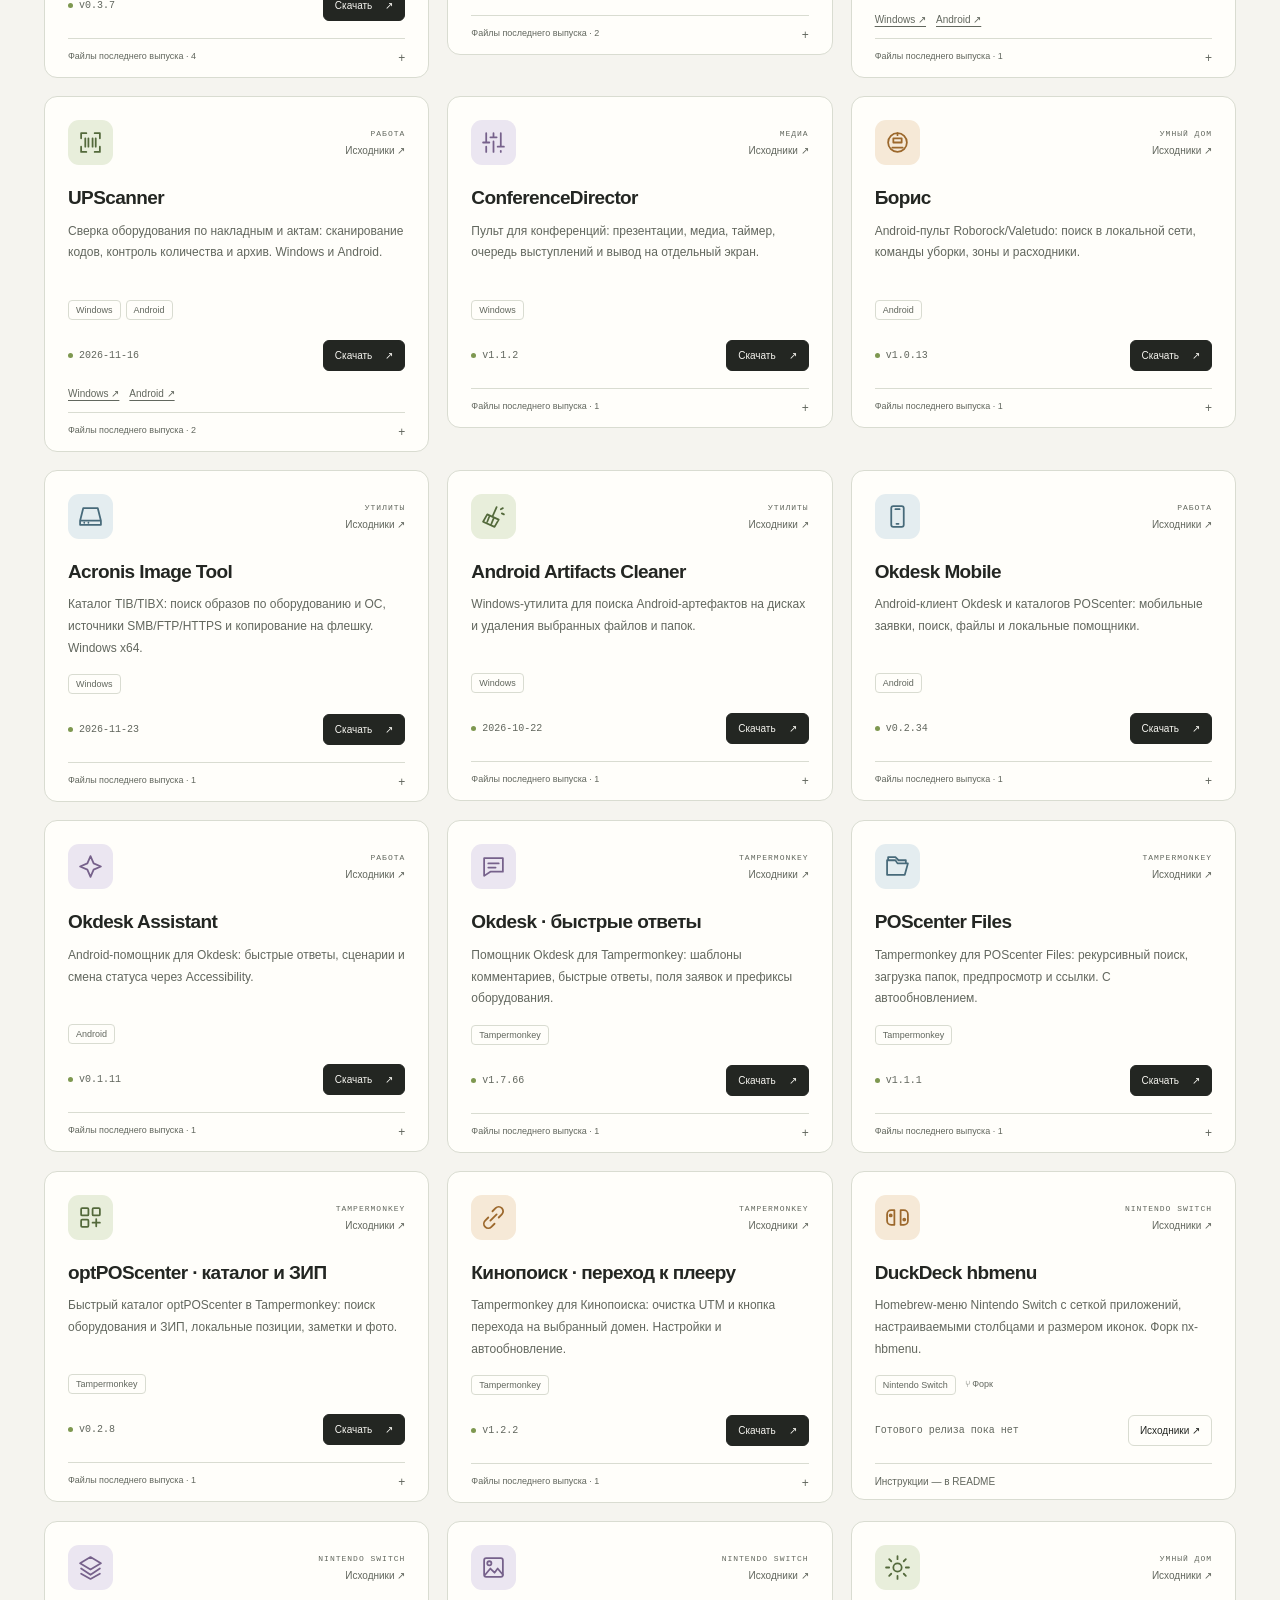
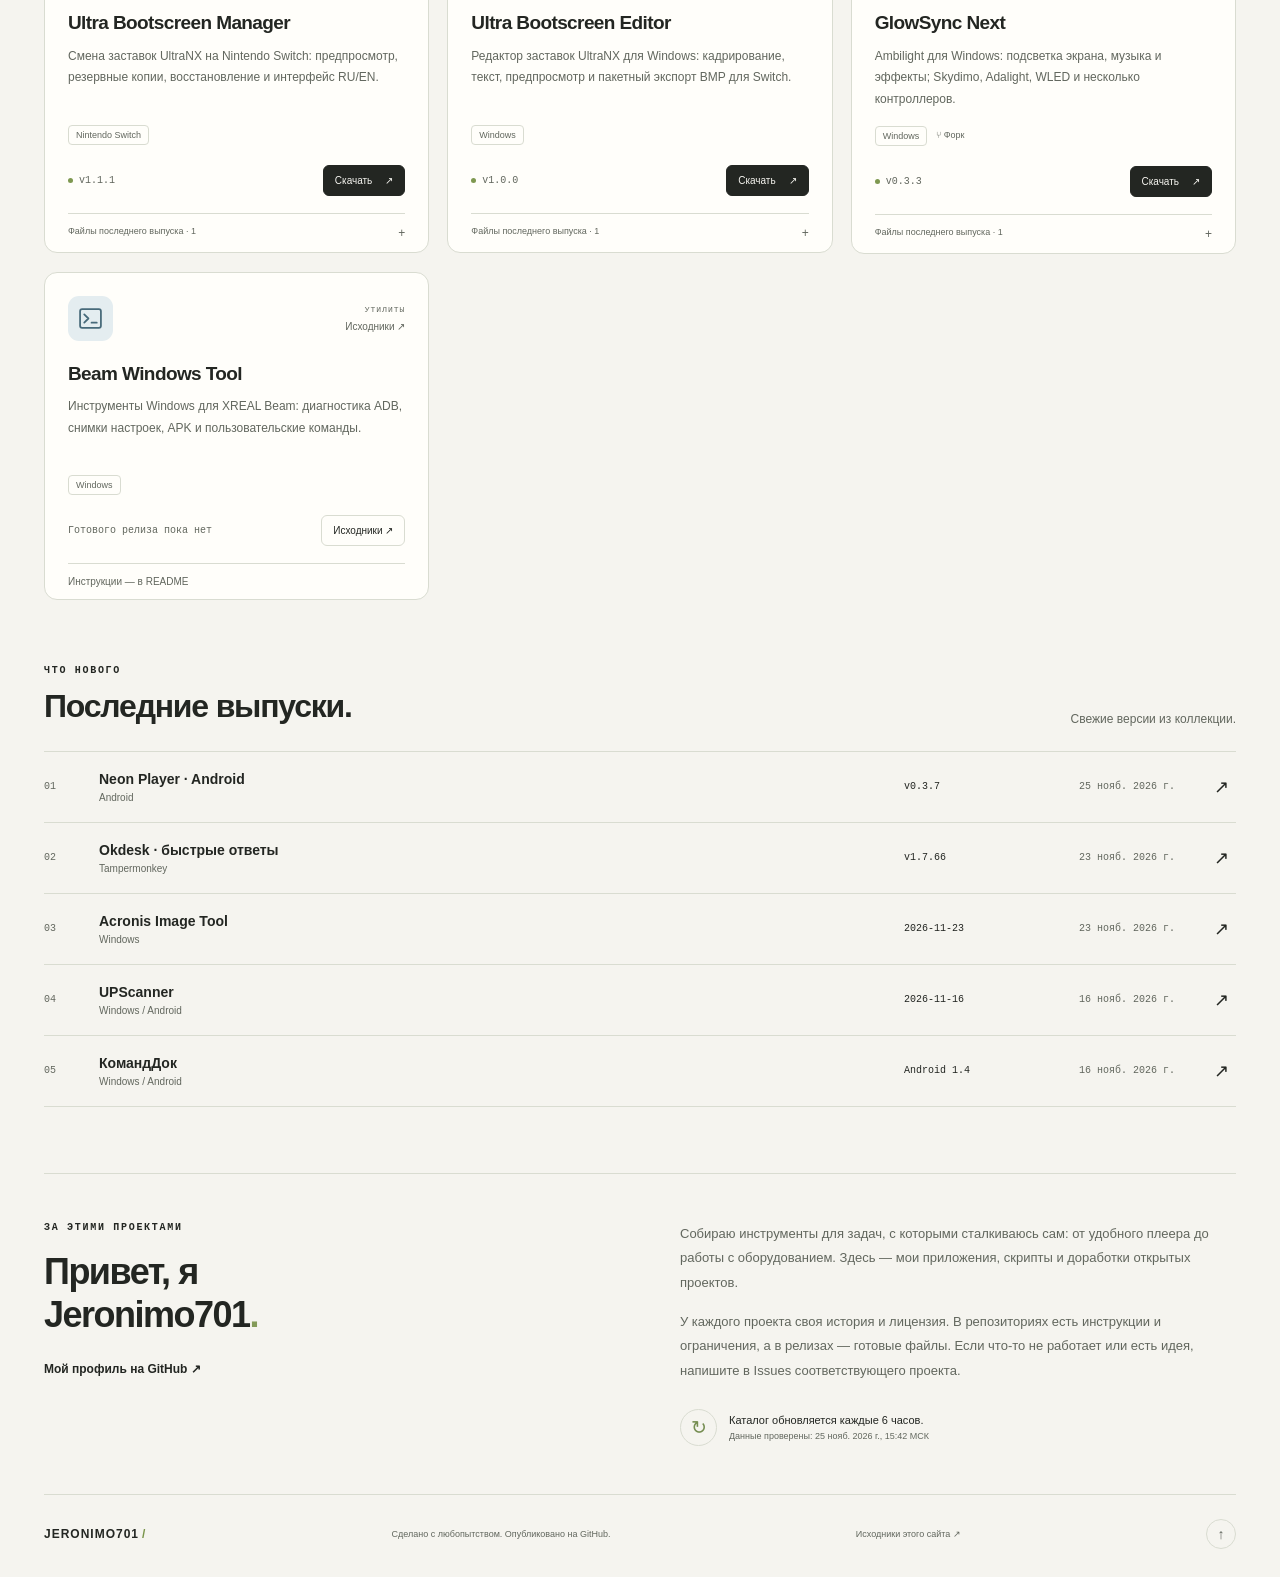
==== commit 2dbb5de6: "Update Project Hub headline and wait for Pages artifact before deployment" ====
--- a/site/index.html
+++ b/site/index.html
@@ -6,8 +6,8 @@
   <meta name="theme-color" content="#f5f4ef">
   <title>Jeronimo701 — проекты и загрузки</title>
   <meta name="description" content="Приложения Jeronimo701 для Windows, Android, Nintendo Switch и скрипты Tampermonkey. Описания, исходники и последние релизы в одном месте.">
-  <meta property="og:title" content="Jeronimo701 — проекты и загрузки">
-  <meta property="og:description" content="Мои проекты. Ваши инструменты. Приложения, скрипты и последние релизы в одном каталоге.">
+  <meta property="og:title" content="Jeronimo701 / Project Hub">
+  <meta property="og:description" content="Project Hub: приложения, скрипты и последние релизы Jeronimo701 в одном каталоге.">
   <meta property="og:type" content="website">
   <meta property="og:url" content="https://jeronimo701.github.io/">
   <meta property="og:image" content="https://jeronimo701.github.io/assets/social.png">
@@ -26,7 +26,7 @@
   </header>
   <main>
     <section class="hero wrap" aria-labelledby="hero-title">
-      <div class="hero-copy"><div class="eyebrow"><span class="status-dot"></span> СДЕЛАНО JERONIMO701</div><h1 id="hero-title">Мои проекты.<br><span>Ваши инструменты.</span></h1><p>Для работы, любимого контента и&nbsp;повседневных задач. Приложения и&nbsp;скрипты, собранные в&nbsp;одном месте.</p><div class="hero-actions"><a href="#catalog" class="button primary">Выбрать инструмент <span aria-hidden="true">↘</span></a><a href="https://github.com/jeronimo701" class="text-link">Посмотреть исходники ↗</a></div><div class="hero-meta"><span><strong id="project-total">—</strong> открытых проектов</span><span class="divider"></span><span>Windows · Android · Web · Switch</span></div></div>
+      <div class="hero-copy"><div class="eyebrow"><span class="status-dot"></span> СДЕЛАНО JERONIMO701</div><h1 id="hero-title">Jeronimo701 /<br><span>Project Hub</span></h1><p>Для работы, любимого контента и&nbsp;повседневных задач. Приложения и&nbsp;скрипты, собранные в&nbsp;одном месте.</p><div class="hero-actions"><a href="#catalog" class="button primary">Выбрать инструмент <span aria-hidden="true">↘</span></a><a href="https://github.com/jeronimo701" class="text-link">Посмотреть исходники ↗</a></div><div class="hero-meta"><span><strong id="project-total">—</strong> открытых проектов</span><span class="divider"></span><span>Windows · Android · Web · Switch</span></div></div>
       <div class="hero-art" aria-hidden="true"><div class="art-header"><span>J701 / TOOLBOX</span><span class="art-dots">● ● ●</span></div><div class="art-canvas"><div class="orbit-line orbit-one"></div><div class="orbit-line orbit-two"></div><div class="art-tile tile-play"><svg viewBox="0 0 100 100"><path d="M37 25 76 50 37 75Z"/></svg><span>PLAY</span></div><div class="art-tile tile-code"><span class="code-glyph">&lt;/&gt;</span><span>CREATE</span></div><div class="art-tile tile-scan"><svg viewBox="0 0 100 100"><path d="M20 38V20h18m24 0h18v18m0 24v18H62m-24 0H20V62M31 39v22m10-22v22m12-22v22m9-22v22m8-22v22"/></svg><span>WORK</span></div><div class="art-hub">701<span>PROJECT HUB</span></div><div class="art-note"><span class="status-dot"></span> Всегда есть что собрать.</div><span class="art-cross">+</span></div><div class="art-footer"><span>ИДЕЯ → ИНСТРУМЕНТ</span><span>01 — ∞</span></div></div>
     </section>
     <div class="platform-strip wrap" aria-label="Платформы"><span>РАЗНЫЕ ПЛАТФОРМЫ.<br><strong>ОДНА КОЛЛЕКЦИЯ.</strong></span><a href="#catalog" data-quick-filter="windows">⊞ <span>Windows</span></a><a href="#catalog" data-quick-filter="android"><svg viewBox="0 0 24 24" aria-hidden="true"><path d="M6 7 4 4m14 3 2-3M4 12a8 8 0 0 1 16 0v6H4Zm4 0h.01M16 12h.01"/></svg><span>Android</span></a><a href="#catalog" data-quick-filter="scripts">&lt;/&gt; <span>Tampermonkey</span></a><a href="#catalog" data-quick-filter="switch"><svg viewBox="0 0 24 24" aria-hidden="true"><path d="M10 3H7a4 4 0 0 0-4 4v10a4 4 0 0 0 4 4h3Zm4 0h3a4 4 0 0 1 4 4v10a4 4 0 0 1-4 4h-3Z"/><circle cx="7" cy="8" r="1"/><circle cx="17" cy="16" r="1"/></svg><span>Nintendo Switch</span></a></div>
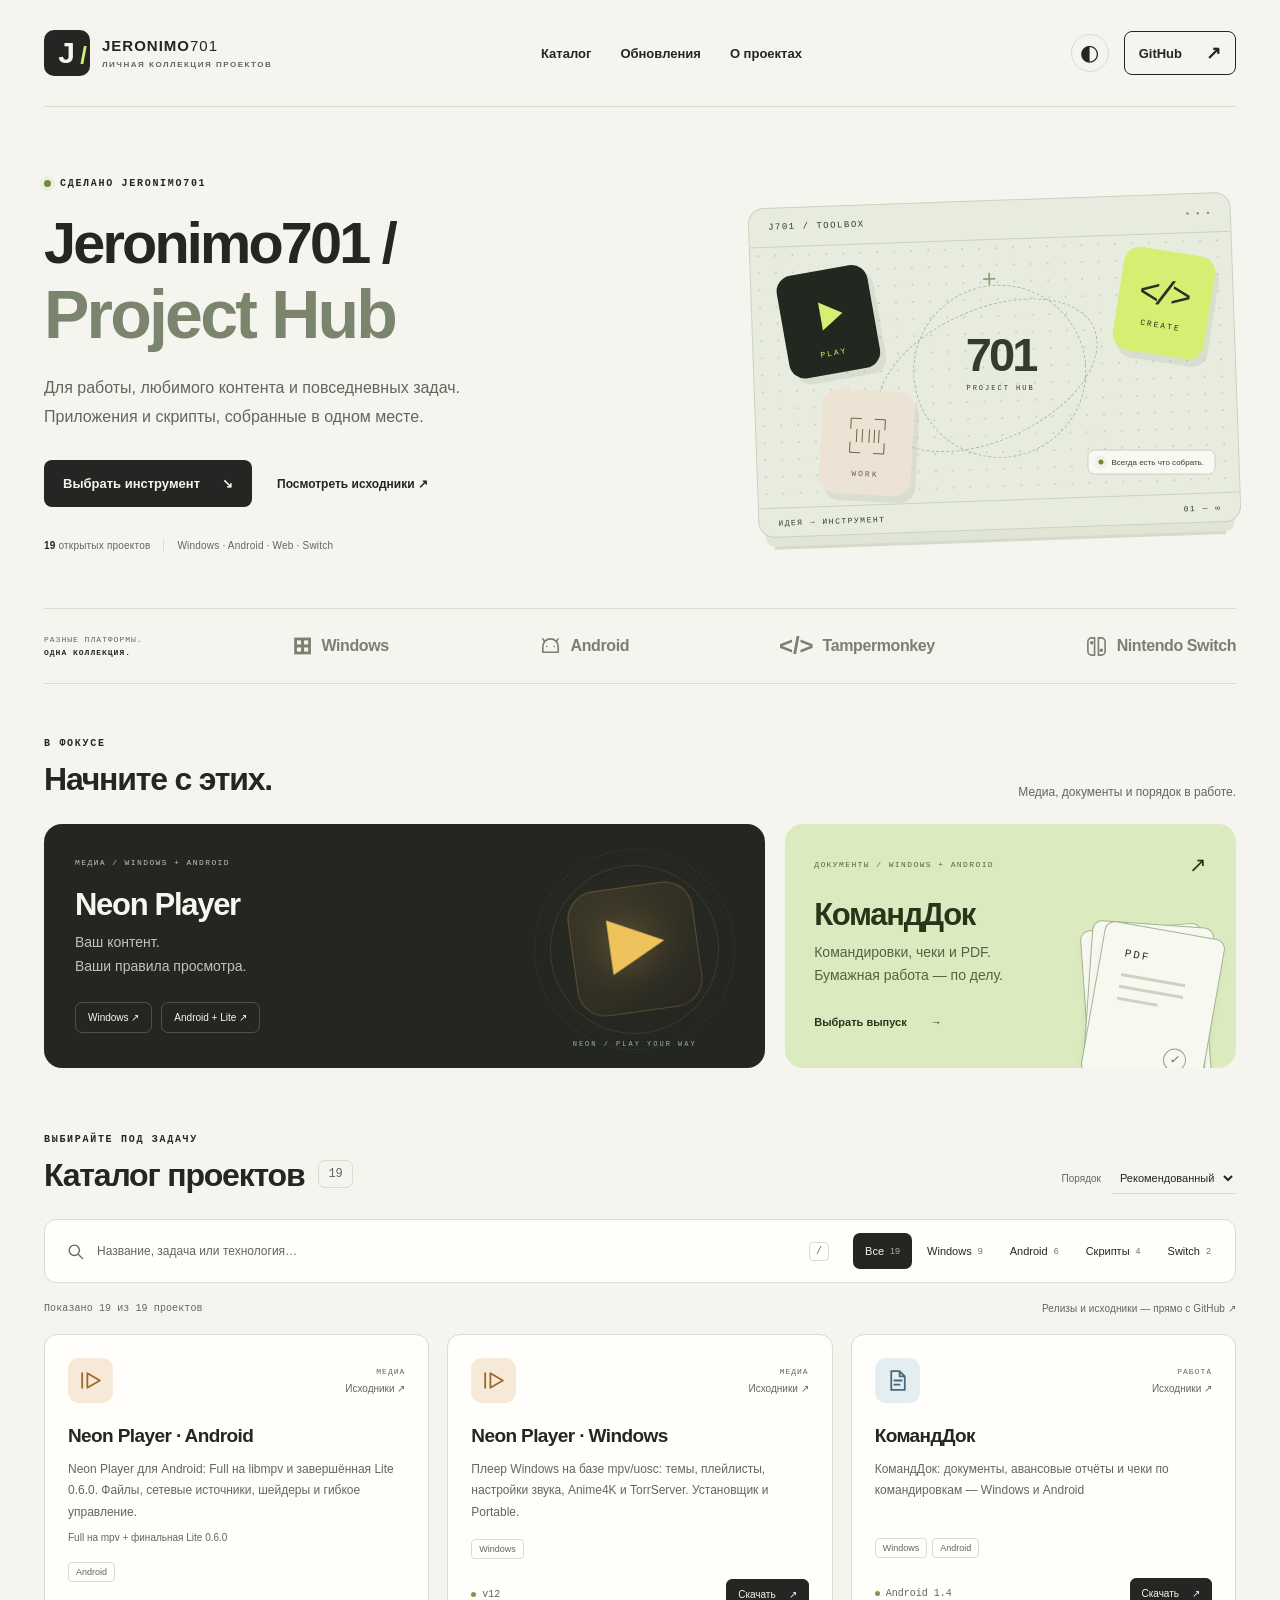
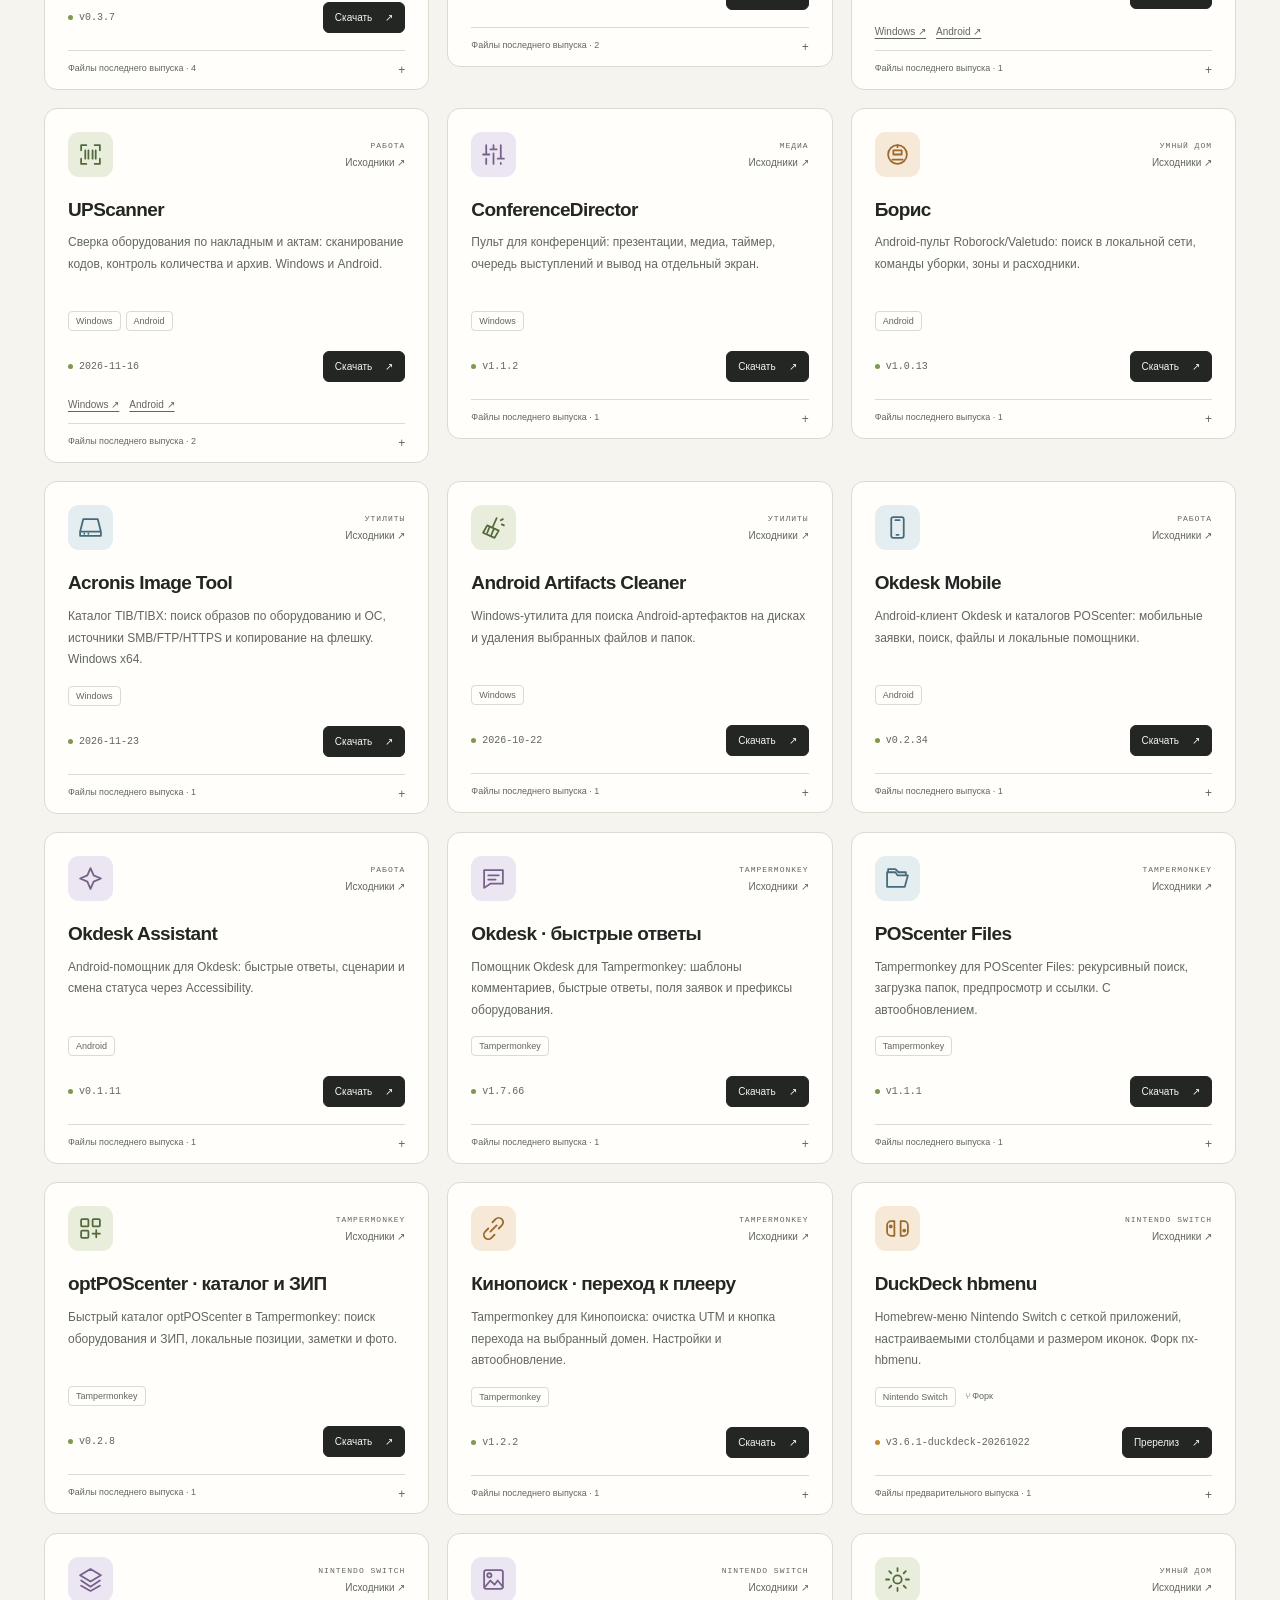
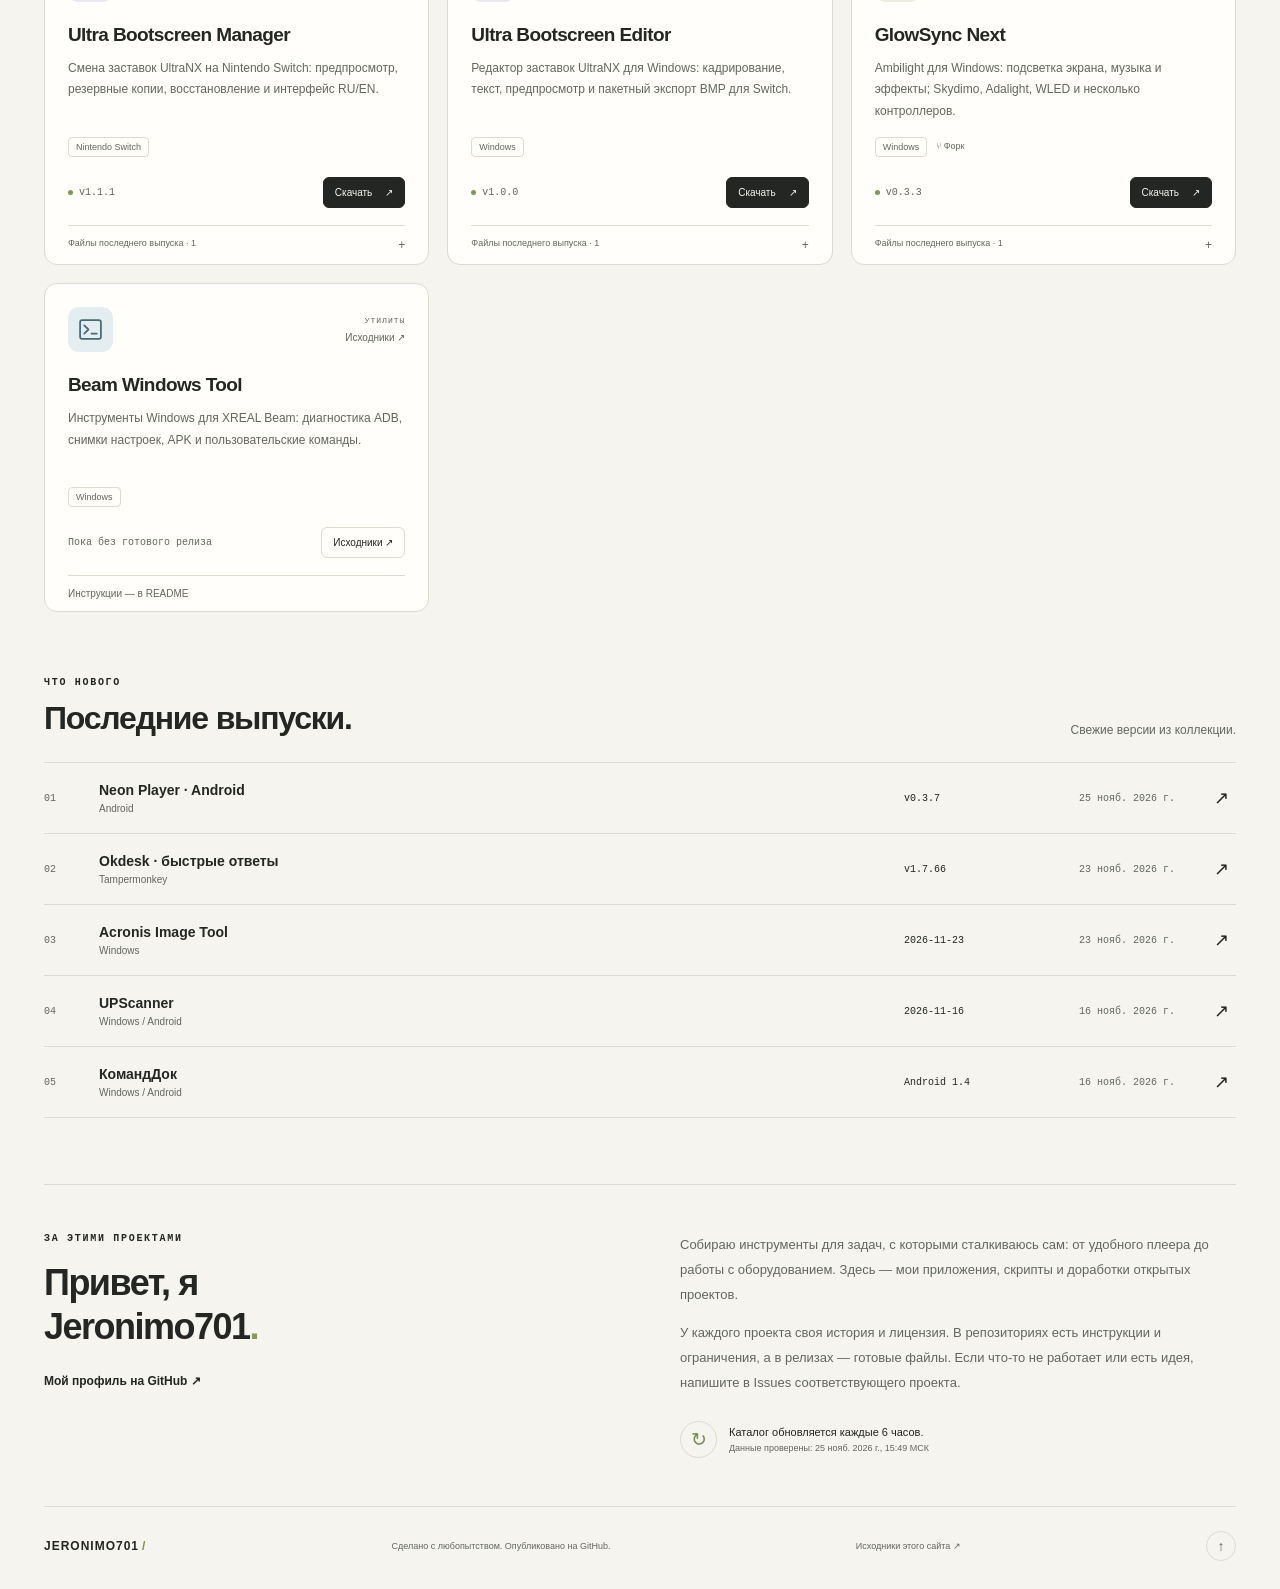
==== commit fad5090c: "Align hero title lines to equal width across responsive layouts" ====
--- a/site/index.html
+++ b/site/index.html
@@ -26,7 +26,7 @@
   </header>
   <main>
     <section class="hero wrap" aria-labelledby="hero-title">
-      <div class="hero-copy"><div class="eyebrow"><span class="status-dot"></span> СДЕЛАНО JERONIMO701</div><h1 id="hero-title">Jeronimo701 /<br><span>Project Hub</span></h1><p>Для работы, любимого контента и&nbsp;повседневных задач. Приложения и&nbsp;скрипты, собранные в&nbsp;одном месте.</p><div class="hero-actions"><a href="#catalog" class="button primary">Выбрать инструмент <span aria-hidden="true">↘</span></a><a href="https://github.com/jeronimo701" class="text-link">Посмотреть исходники ↗</a></div><div class="hero-meta"><span><strong id="project-total">—</strong> открытых проектов</span><span class="divider"></span><span>Windows · Android · Web · Switch</span></div></div>
+      <div class="hero-copy"><div class="eyebrow"><span class="status-dot"></span> СДЕЛАНО JERONIMO701</div><h1 id="hero-title"><span class="hero-title-main">Jeronimo701 /</span> <span class="hero-title-subtitle">Project Hub</span></h1><p>Для работы, любимого контента и&nbsp;повседневных задач. Приложения и&nbsp;скрипты, собранные в&nbsp;одном месте.</p><div class="hero-actions"><a href="#catalog" class="button primary">Выбрать инструмент <span aria-hidden="true">↘</span></a><a href="https://github.com/jeronimo701" class="text-link">Посмотреть исходники ↗</a></div><div class="hero-meta"><span><strong id="project-total">—</strong> открытых проектов</span><span class="divider"></span><span>Windows · Android · Web · Switch</span></div></div>
       <div class="hero-art" aria-hidden="true"><div class="art-header"><span>J701 / TOOLBOX</span><span class="art-dots">● ● ●</span></div><div class="art-canvas"><div class="orbit-line orbit-one"></div><div class="orbit-line orbit-two"></div><div class="art-tile tile-play"><svg viewBox="0 0 100 100"><path d="M37 25 76 50 37 75Z"/></svg><span>PLAY</span></div><div class="art-tile tile-code"><span class="code-glyph">&lt;/&gt;</span><span>CREATE</span></div><div class="art-tile tile-scan"><svg viewBox="0 0 100 100"><path d="M20 38V20h18m24 0h18v18m0 24v18H62m-24 0H20V62M31 39v22m10-22v22m12-22v22m9-22v22m8-22v22"/></svg><span>WORK</span></div><div class="art-hub">701<span>PROJECT HUB</span></div><div class="art-note"><span class="status-dot"></span> Всегда есть что собрать.</div><span class="art-cross">+</span></div><div class="art-footer"><span>ИДЕЯ → ИНСТРУМЕНТ</span><span>01 — ∞</span></div></div>
     </section>
     <div class="platform-strip wrap" aria-label="Платформы"><span>РАЗНЫЕ ПЛАТФОРМЫ.<br><strong>ОДНА КОЛЛЕКЦИЯ.</strong></span><a href="#catalog" data-quick-filter="windows">⊞ <span>Windows</span></a><a href="#catalog" data-quick-filter="android"><svg viewBox="0 0 24 24" aria-hidden="true"><path d="M6 7 4 4m14 3 2-3M4 12a8 8 0 0 1 16 0v6H4Zm4 0h.01M16 12h.01"/></svg><span>Android</span></a><a href="#catalog" data-quick-filter="scripts">&lt;/&gt; <span>Tampermonkey</span></a><a href="#catalog" data-quick-filter="switch"><svg viewBox="0 0 24 24" aria-hidden="true"><path d="M10 3H7a4 4 0 0 0-4 4v10a4 4 0 0 0 4 4h3Zm4 0h3a4 4 0 0 1 4 4v10a4 4 0 0 1-4 4h-3Z"/><circle cx="7" cy="8" r="1"/><circle cx="17" cy="16" r="1"/></svg><span>Nintendo Switch</span></a></div>
--- a/site/style.css
+++ b/site/style.css
@@ -1,7 +1,7 @@
 @charset "UTF-8";
 :root{--bg:#f5f4ef;--surface:#fffefa;--ink:#232622;--muted:#62675e;--line:#d9dcd1;--accent:#d5ef72;--accent-ink:#252d17;--dark:#222720;--radius:18px;--shadow:0 10px 30px #242b1a08;color-scheme:light}
 :root[data-theme=dark]{--bg:#181c18;--surface:#202620;--ink:#eff1e9;--muted:#adb7a8;--line:#3a4237;--accent:#d5ef72;--accent-ink:#252d17;--dark:#111710;--shadow:0 10px 30px #0001;color-scheme:dark}
-*{box-sizing:border-box}html{scroll-behavior:smooth;scroll-padding-top:32px}body{margin:0;background:var(--bg);color:var(--ink);font-family:"Segoe UI Variable Text","Segoe UI",Arial,sans-serif;font-size:16px;-webkit-font-smoothing:antialiased}a{color:inherit;text-decoration:none}button,input,select{font:inherit}button,a,input,select{-webkit-tap-highlight-color:transparent}button{cursor:pointer}button:disabled{cursor:default}a,button,input,select{outline-offset:5px}a:focus-visible,button:focus-visible,input:focus-visible,select:focus-visible{outline:3px solid #6f8932}button{color:inherit}svg{fill:none;stroke:currentColor;stroke-width:1.7;stroke-linecap:round;stroke-linejoin:round}button svg{width:20px;height:20px}h1,h2,h3,p{margin:0}h1,h2,h3{font-family:"Segoe UI Variable Display","Segoe UI",Arial,sans-serif}img,svg{max-width:100%}.wrap{width:min(1240px,calc(100% - 88px));margin-inline:auto}.sr-only{position:absolute;width:1px;height:1px;padding:0;margin:-1px;overflow:hidden;clip:rect(0,0,0,0);white-space:nowrap;border:0}[hidden]{display:none!important}.skip-link{position:fixed;left:16px;top:-100px;background:var(--accent);padding:12px;z-index:10}.skip-link:focus{top:12px}.header{display:flex;align-items:center;justify-content:space-between;gap:25px;padding-block:30px;border-bottom:1px solid var(--line)}.brand{display:flex;gap:12px;align-items:center;font-size:15px;font-weight:800;letter-spacing:1px;line-height:1.2}.brand-number{font-weight:400}.brand small{display:block;font-size:8px;letter-spacing:1.5px;color:var(--muted);margin-top:5px}.brand-mark{width:46px;height:46px;display:grid;place-content:center;position:relative;background:var(--ink);color:var(--bg);font-size:30px;border-radius:10px;font-weight:800;letter-spacing:-5px;padding-right:6px}.brand-mark>span{color:var(--accent);position:absolute;font-size:24px;right:8px;bottom:5px}.header nav{display:flex;gap:29px;font-size:13px;font-weight:600}.header nav a:hover,.text-link:hover,.footer a:hover{text-decoration:underline;text-underline-offset:5px}.header-actions{display:flex;align-items:center;gap:15px}.icon-button{width:38px;height:38px;background:transparent;border:1px solid var(--line);border-radius:50%;font-size:22px;display:grid;place-items:center}.icon-button:hover{background:var(--surface)}.github-link{display:flex;gap:24px;align-items:center;border:1px solid var(--ink);border-radius:8px;padding:10px 14px;font-size:13px;font-weight:650}.github-link:hover{background:var(--ink);color:var(--bg)}.github-link span{font-size:18px}.hero{display:grid;grid-template-columns:1.35fr 1fr;gap:56px;align-items:center;padding-block:71px 57px}.eyebrow{font-family:Consolas,"Courier New",monospace;font-size:10px;font-weight:600;letter-spacing:1.7px;display:flex;align-items:center;gap:9px}.status-dot{display:inline-block;width:7px;height:7px;border-radius:50%;background:#6e8a36;box-shadow:0 0 0 4px #6e8a3610;flex-shrink:0}.hero h1{font-size:clamp(36px,4.5vw,62px);font-weight:750;letter-spacing:-2.8px;line-height:1.12;margin-block:22px}.hero h1>span{color:#7b846c}:root[data-theme=dark] .hero h1>span{color:#afbd9c}.hero-copy>p{max-width:440px;font-size:16px;line-height:1.8;color:var(--muted)}.hero-actions{display:flex;align-items:center;gap:25px;margin-top:29px}.button{display:inline-flex;align-items:center;justify-content:center;gap:22px;min-height:47px;padding:12px 19px;border-radius:8px;font-size:13px;font-weight:650;border:0}.primary{background:var(--ink);color:var(--bg)}.primary:hover{background:#414c34;color:white}.text-link{font-size:12px;font-weight:650}.hero-meta{margin-top:32px;display:flex;align-items:center;gap:13px;color:var(--muted);font-size:10px;letter-spacing:.2px}.hero-meta strong{color:var(--ink)}.divider{width:1px;height:12px;background:var(--line)}.hero-art{height:330px;background:#e8ecdf;border-radius:16px;overflow:hidden;transform:rotate(-2deg);border:1px solid #cbd2bf;box-shadow:0 16px 0 -7px #e1e5d6,0 28px 0 -16px #d4dbca;color:#343d2d}.art-header,.art-footer{height:39px;padding:0 19px;display:flex;align-items:center;justify-content:space-between;font:9px Consolas,monospace;letter-spacing:1.5px}.art-header{border-bottom:1px solid #cbd2bf}.art-dots{font-size:6px;color:#8b957e}.art-footer{height:30px;border-top:1px solid #cbd2bf;font-size:8px}.art-canvas{height:260px;position:relative;background-image:radial-gradient(#c8cfbd 1px,transparent 1px);background-size:17px 17px;overflow:hidden}.art-tile{position:absolute;border-radius:16px;width:92px;height:104px;display:flex;align-items:center;flex-direction:column;justify-content:center;gap:5px;box-shadow:5px 7px 0 #28331912}.art-tile svg{width:57px;height:57px}.art-tile>span:last-child{font:8px Consolas,monospace;letter-spacing:2px}.tile-play{background:#222720;color:var(--accent);left:30px;top:24px;transform:rotate(-8deg)}.tile-play path{fill:currentColor;stroke:none}.tile-code{background:var(--accent);color:#29301f;right:23px;top:17px;transform:rotate(11deg)}.code-glyph{font:35px Consolas,monospace;letter-spacing:-5px;margin-left:-5px}.tile-scan{background:#ede3d5;color:#715e44;left:64px;bottom:10px;transform:rotate(5deg)}.art-hub{position:absolute;left:44%;top:91px;display:grid;place-items:center;line-height:1;font-size:47px;font-weight:800;letter-spacing:-3px;transform:rotate(2deg)}.art-hub span{font:7px Consolas,monospace;letter-spacing:2px;margin-top:6px}.orbit-line{position:absolute;border:1px dashed #adb99d;border-radius:50%;width:234px;height:132px;left:24%;top:69px;transform:rotate(-22deg)}.orbit-two{transform:rotate(51deg);width:173px;height:173px;left:33%;top:45px}.art-note{position:absolute;right:24px;bottom:20px;display:flex;align-items:center;gap:8px;font-size:8px;padding:7px 10px;background:#f8f9f2;border:1px solid #cbd2bf;border-radius:7px;transform:rotate(2deg)}.art-note .status-dot{width:5px;height:5px}.art-cross{position:absolute;font-size:25px;left:48%;top:24px;color:#93a17f;font-weight:200}.platform-strip{display:flex;align-items:center;justify-content:space-between;border-block:1px solid var(--line);padding-block:23px;gap:22px}.platform-strip>span{font:8px/1.7 Consolas,monospace;letter-spacing:1px;color:var(--muted)}.platform-strip strong{font-weight:700;color:var(--ink)}.platform-strip>a{display:flex;align-items:center;gap:9px;font-size:24px;font-weight:700;color:#79816f}.platform-strip>a span{font-size:16px;font-weight:600;letter-spacing:-.4px}.platform-strip>a svg{width:23px;height:23px}.platform-strip>a:hover{color:var(--ink)}.section-top{display:flex;align-items:end;justify-content:space-between;gap:20px;margin-bottom:25px}.section-top h2{font-size:32px;font-weight:700;letter-spacing:-1.2px;line-height:1.2;margin-top:11px}.section-aside{color:var(--muted);font-size:12px}.featured-section{padding-top:54px}.featured-grid{display:grid;grid-template-columns:1.6fr 1fr;gap:20px}.feature{border-radius:var(--radius);overflow:hidden;position:relative;min-height:244px}.feature-neon{background:#242621;color:#f7f7ef;display:flex;align-items:center;padding:31px}.feature-info{position:relative;z-index:1}.feature-kicker{font:8px Consolas,monospace;letter-spacing:1.4px;opacity:.75;display:block}.feature h3{font-size:31px;letter-spacing:-1.3px;margin-top:20px;font-weight:700}.feature p{font-size:14px;line-height:1.7;opacity:.75;margin-top:8px}.feature-links{display:flex;gap:9px;margin-top:24px}.feature-links a{border:1px solid #ffffff32;border-radius:7px;font-size:10px;padding:9px 12px;transition:background .15s}.feature-links a:hover{background:#ffffff18}.neon-visual{position:absolute;width:225px;height:225px;right:18px;top:13px;display:grid;place-items:center}.neon-orbit{position:absolute;inset:28px;border:1px solid #75846a38;border-radius:50%}.neon-orbit:after{content:"";position:absolute;inset:-17px;border:1px dashed #75846a2c;border-radius:50%}.neon-play{font-size:72px;color:#efc35b;filter:drop-shadow(0 0 18px #f0b94b55);transform:rotate(-8deg);border-radius:28px;background:linear-gradient(145deg,#f8c97418,#8c6f1605);width:126px;height:126px;text-align:center;padding-top:10px;padding-left:6px;box-shadow:inset 0 0 0 1px #d9ae4940}.neon-visual>span{position:absolute;bottom:14px;font:7px Consolas,monospace;letter-spacing:2px;color:#a3b097}.feature-dok{background:#dcebbf;color:#28351c;padding:29px}.feature-top{display:flex;justify-content:space-between;align-items:center;position:relative;z-index:1}.feature-symbol{font-size:21px}.feature-dok h3,.feature-dok p{position:relative;z-index:1}.feature-bottom{position:relative;z-index:1;display:flex;align-items:center;gap:24px;font-weight:600;font-size:11px;margin-top:28px;width:max-content}.feature-bottom:hover{text-decoration:underline}.paper-stack{position:absolute;right:22px;bottom:-16px;width:122px;height:155px;transform:rotate(10deg)}.paper-stack>span{position:absolute;inset:0;background:#f7f9f0;border:1px solid #a4b291;border-radius:10px;box-shadow:0 4px 7px #3047170a}.paper-stack>span:nth-child(1){transform:rotate(-14deg) translate(-7px,-3px)}.paper-stack>span:nth-child(2){transform:rotate(-6deg) translate(-5px,-5px)}.paper-stack>span:last-child{padding:23px}.paper-stack b{font:11px Consolas,monospace;letter-spacing:2px;display:block;margin-bottom:14px}.paper-stack i{display:block;height:3px;width:65px;background:#ccd4c1;margin-top:9px}.paper-stack i:nth-last-of-type(1){width:41px}.paper-stack em{position:absolute;bottom:16px;right:18px;border:1px solid #95a486;color:#71875c;border-radius:50%;width:23px;height:23px;font-size:13px;font-style:normal;text-align:center;padding-top:2px}.catalog-section{padding-top:66px}.heading-count{vertical-align:middle;font:12px Consolas,monospace;color:var(--muted);letter-spacing:0;margin-left:14px;padding:6px 9px;border:1px solid var(--line);border-radius:7px;display:inline-block;position:relative;top:-3px}.sort-label{display:flex;align-items:center;gap:10px;font-size:10px;color:var(--muted)}select{font-size:11px;color:var(--ink);background:transparent;border:0;border-bottom:1px solid var(--line);padding:8px 5px;max-width:165px}.catalog-controls{border:1px solid var(--line);background:var(--surface);padding:12px;display:flex;gap:20px;align-items:center;border-radius:12px}.search-wrap{position:relative;display:flex;align-items:center;flex:1;min-width:150px}.search-wrap svg{position:absolute;left:9px;width:19px;height:19px;color:var(--muted);pointer-events:none}.search-wrap input{height:38px;border:0;background:none;color:var(--ink);font-size:12px;padding:8px 40px;min-width:0;width:100%}.search-wrap input::placeholder{color:var(--muted);opacity:1}.search-wrap kbd{position:absolute;right:4px;font:10px Consolas,monospace;border:1px solid var(--line);padding:3px 6px;border-radius:4px;color:var(--muted);pointer-events:none}.filters{display:flex;gap:3px;flex-wrap:wrap}.filter{display:flex;align-items:center;gap:6px;justify-content:center;min-height:36px;border:0;padding:8px 12px;border-radius:7px;background:transparent;font-size:11px;white-space:nowrap}.filter span{font-size:9px;opacity:.65}.filter:hover{background:var(--bg)}.filter.active{background:var(--ink);color:var(--bg)}.catalog-summary{display:flex;justify-content:space-between;margin-block:20px;font:10px Consolas,monospace;letter-spacing:.1px;color:var(--muted)}.catalog-hint{font:10px "Segoe UI",sans-serif}.project-grid{display:grid;grid-template-columns:repeat(3,minmax(0,1fr));gap:18px;align-items:start}.project-card{background:var(--surface);border:1px solid var(--line);border-radius:13px;padding:23px 23px 0;min-height:307px;display:flex;flex-direction:column;transition:transform .18s,border-color .18s,box-shadow .18s;position:relative}.project-card:hover{transform:translateY(-3px);border-color:#a7b495;box-shadow:var(--shadow)}.card-top{display:flex;justify-content:space-between;align-items:center;gap:12px;margin-bottom:21px}.project-icon{width:45px;height:45px;border-radius:11px;display:grid;place-items:center;flex-shrink:0;color:#53693b;background:#e8eedb}.project-icon svg{width:25px;height:25px}.project-icon.orange{background:#f6e9d7;color:#9c682c}.project-icon.blue{background:#e4edf0;color:#476a7a}.project-icon.purple{background:#ebe6f1;color:#76618b}.card-category{font:8px Consolas,monospace;text-transform:uppercase;letter-spacing:1px;color:var(--muted);text-align:right}.source-link{display:block;margin-top:7px;font:10px "Segoe UI",sans-serif;letter-spacing:0;text-transform:none}.source-link:hover{color:var(--ink);text-decoration:underline}.project-card h3{font-size:19px;line-height:1.3;font-weight:650;letter-spacing:-.6px;overflow-wrap:anywhere}.card-description{margin-top:10px;font-size:12px;line-height:1.8;color:var(--muted);min-height:64px}.card-description .note{display:block;font-size:10px;margin-top:5px;color:var(--muted)}.platform-badges{display:flex;gap:5px;margin-top:15px;flex-wrap:wrap}.platform-badges span{border:1px solid var(--line);color:var(--muted);font-size:9px;padding:4px 7px;border-radius:4px}.platform-badges .fork{border:0;padding-inline:0;margin-left:4px}.card-release{display:flex;align-items:center;justify-content:space-between;gap:8px;margin-top:20px;margin-bottom:17px}.release-version{font:10px Consolas,monospace;max-width:48%;overflow-wrap:anywhere;color:var(--muted)}.release-version>i{display:inline-block;width:5px;height:5px;background:#7e9850;border-radius:50%;margin-right:6px}.release-button{font-size:10px;display:inline-flex;align-items:center;gap:13px;background:var(--ink);color:var(--bg);border:1px solid var(--ink);border-radius:6px;padding:9px 11px;white-space:nowrap}.release-button:hover{background:var(--accent);border-color:var(--accent);color:var(--accent-ink)}.release-button.secondary{background:transparent;color:var(--ink);border-color:var(--line)}.card-channels{display:flex;gap:10px;margin-bottom:13px;font-size:10px;flex-wrap:wrap}.card-channels a{color:var(--muted);text-decoration:underline;text-underline-offset:3px}.card-channels a:hover{color:var(--ink)}.files-details{border-top:1px solid var(--line);margin-top:auto}.files-details summary{list-style:none;display:flex;justify-content:space-between;cursor:pointer;font-size:9px;color:var(--muted);padding:12px 0}.files-details summary::-webkit-details-marker{display:none}.files-details summary:after{content:"+";font-size:12px}.files-details[open] summary:after{content:"−"}.asset-list{padding:0 0 10px;list-style:none;margin:0;max-height:260px;overflow:auto}.asset-list li{border-top:1px dashed var(--line)}.asset-list a{padding-block:9px;display:flex;gap:10px;align-items:center;justify-content:space-between;font-size:10px;line-height:1.6}.asset-list a:hover{text-decoration:underline}.asset-list .asset-name{overflow-wrap:anywhere;min-width:0}.asset-size{font:8px Consolas,monospace;white-space:nowrap;color:var(--muted)}.empty-state{text-align:center;padding:60px 20px;border:1px dashed var(--line);border-radius:14px}.empty-state>span{font-size:45px;color:var(--muted)}.empty-state h3{font-size:23px;margin-block:10px}.empty-state p{color:var(--muted);font-size:13px;margin-bottom:22px}.empty-state a{display:block;font-size:12px;margin-top:18px}.updates-section{padding-top:65px}.updates-list{border-top:1px solid var(--line)}.update-row{display:grid;grid-template-columns:40px minmax(0,1fr) 160px 120px 22px;gap:15px;align-items:center;padding:19px 0;border-bottom:1px solid var(--line)}.update-index{font:10px Consolas,monospace;color:var(--muted)}.update-row h3{font-size:14px;font-weight:600}.update-row p{font-size:10px;color:var(--muted);margin-top:5px}.update-version{font:10px Consolas,monospace;overflow-wrap:anywhere}.update-date{font:10px Consolas,monospace;color:var(--muted)}.update-row:hover h3{text-decoration:underline;text-underline-offset:4px}.update-row:hover>.update-arrow{transform:translate(2px,-2px)}.update-arrow{font-size:18px;transition:transform .15s}.about-section{margin-top:66px;padding-block:48px;border-top:1px solid var(--line);display:grid;grid-template-columns:1fr 1fr;gap:80px}.about-title h2{font-size:36px;letter-spacing:-1.5px;line-height:1.2;margin-top:17px;max-width:360px}.about-title h2 span{color:#849b59}.about-title>.text-link{display:inline-block;margin-top:26px}.about-copy>p{font-size:13px;line-height:1.9;color:var(--muted);margin-bottom:14px}.about-note{display:flex;gap:12px;align-items:center;font-size:11px;margin-top:25px}.about-note>span:first-child{width:37px;height:37px;border:1px solid var(--line);border-radius:50%;display:grid;place-items:center;font-size:19px;color:#758d51}.about-note small{display:block;color:var(--muted);font-size:9px;margin-top:5px}.footer{display:flex;align-items:center;justify-content:space-between;gap:20px;padding-block:24px 28px;border-top:1px solid var(--line);font-size:9px;color:var(--muted)}.footer-brand{font-weight:750;font-size:12px;letter-spacing:1px;color:var(--ink)}.footer-brand>span{color:#789449;margin-left:3px}.back-top{display:grid;place-items:center;border:1px solid var(--line);border-radius:50%;width:30px;height:30px;font-size:14px;flex-shrink:0}
+*{box-sizing:border-box}html{scroll-behavior:smooth;scroll-padding-top:32px}body{margin:0;background:var(--bg);color:var(--ink);font-family:"Segoe UI Variable Text","Segoe UI",Arial,sans-serif;font-size:16px;-webkit-font-smoothing:antialiased}a{color:inherit;text-decoration:none}button,input,select{font:inherit}button,a,input,select{-webkit-tap-highlight-color:transparent}button{cursor:pointer}button:disabled{cursor:default}a,button,input,select{outline-offset:5px}a:focus-visible,button:focus-visible,input:focus-visible,select:focus-visible{outline:3px solid #6f8932}button{color:inherit}svg{fill:none;stroke:currentColor;stroke-width:1.7;stroke-linecap:round;stroke-linejoin:round}button svg{width:20px;height:20px}h1,h2,h3,p{margin:0}h1,h2,h3{font-family:"Segoe UI Variable Display","Segoe UI",Arial,sans-serif}img,svg{max-width:100%}.wrap{width:min(1240px,calc(100% - 88px));margin-inline:auto}.sr-only{position:absolute;width:1px;height:1px;padding:0;margin:-1px;overflow:hidden;clip:rect(0,0,0,0);white-space:nowrap;border:0}[hidden]{display:none!important}.skip-link{position:fixed;left:16px;top:-100px;background:var(--accent);padding:12px;z-index:10}.skip-link:focus{top:12px}.header{display:flex;align-items:center;justify-content:space-between;gap:25px;padding-block:30px;border-bottom:1px solid var(--line)}.brand{display:flex;gap:12px;align-items:center;font-size:15px;font-weight:800;letter-spacing:1px;line-height:1.2}.brand-number{font-weight:400}.brand small{display:block;font-size:8px;letter-spacing:1.5px;color:var(--muted);margin-top:5px}.brand-mark{width:46px;height:46px;display:grid;place-content:center;position:relative;background:var(--ink);color:var(--bg);font-size:30px;border-radius:10px;font-weight:800;letter-spacing:-5px;padding-right:6px}.brand-mark>span{color:var(--accent);position:absolute;font-size:24px;right:8px;bottom:5px}.header nav{display:flex;gap:29px;font-size:13px;font-weight:600}.header nav a:hover,.text-link:hover,.footer a:hover{text-decoration:underline;text-underline-offset:5px}.header-actions{display:flex;align-items:center;gap:15px}.icon-button{width:38px;height:38px;background:transparent;border:1px solid var(--line);border-radius:50%;font-size:22px;display:grid;place-items:center}.icon-button:hover{background:var(--surface)}.github-link{display:flex;gap:24px;align-items:center;border:1px solid var(--ink);border-radius:8px;padding:10px 14px;font-size:13px;font-weight:650}.github-link:hover{background:var(--ink);color:var(--bg)}.github-link span{font-size:18px}.hero{display:grid;grid-template-columns:1.35fr 1fr;gap:56px;align-items:center;padding-block:71px 57px}.eyebrow{font-family:Consolas,"Courier New",monospace;font-size:10px;font-weight:600;letter-spacing:1.7px;display:flex;align-items:center;gap:9px}.status-dot{display:inline-block;width:7px;height:7px;border-radius:50%;background:#6e8a36;box-shadow:0 0 0 4px #6e8a3610;flex-shrink:0}.hero h1{font-size:clamp(36px,4.5vw,62px);font-weight:750;letter-spacing:-2.8px;line-height:1.12;margin-block:22px}.hero h1>.hero-title-subtitle{color:#7b846c}:root[data-theme=dark] .hero h1>.hero-title-subtitle{color:#afbd9c}.hero-copy>p{max-width:440px;font-size:16px;line-height:1.8;color:var(--muted)}.hero-actions{display:flex;align-items:center;gap:25px;margin-top:29px}.button{display:inline-flex;align-items:center;justify-content:center;gap:22px;min-height:47px;padding:12px 19px;border-radius:8px;font-size:13px;font-weight:650;border:0}.primary{background:var(--ink);color:var(--bg)}.primary:hover{background:#414c34;color:white}.text-link{font-size:12px;font-weight:650}.hero-meta{margin-top:32px;display:flex;align-items:center;gap:13px;color:var(--muted);font-size:10px;letter-spacing:.2px}.hero-meta strong{color:var(--ink)}.divider{width:1px;height:12px;background:var(--line)}.hero-art{height:330px;background:#e8ecdf;border-radius:16px;overflow:hidden;transform:rotate(-2deg);border:1px solid #cbd2bf;box-shadow:0 16px 0 -7px #e1e5d6,0 28px 0 -16px #d4dbca;color:#343d2d}.art-header,.art-footer{height:39px;padding:0 19px;display:flex;align-items:center;justify-content:space-between;font:9px Consolas,monospace;letter-spacing:1.5px}.art-header{border-bottom:1px solid #cbd2bf}.art-dots{font-size:6px;color:#8b957e}.art-footer{height:30px;border-top:1px solid #cbd2bf;font-size:8px}.art-canvas{height:260px;position:relative;background-image:radial-gradient(#c8cfbd 1px,transparent 1px);background-size:17px 17px;overflow:hidden}.art-tile{position:absolute;border-radius:16px;width:92px;height:104px;display:flex;align-items:center;flex-direction:column;justify-content:center;gap:5px;box-shadow:5px 7px 0 #28331912}.art-tile svg{width:57px;height:57px}.art-tile>span:last-child{font:8px Consolas,monospace;letter-spacing:2px}.tile-play{background:#222720;color:var(--accent);left:30px;top:24px;transform:rotate(-8deg)}.tile-play path{fill:currentColor;stroke:none}.tile-code{background:var(--accent);color:#29301f;right:23px;top:17px;transform:rotate(11deg)}.code-glyph{font:35px Consolas,monospace;letter-spacing:-5px;margin-left:-5px}.tile-scan{background:#ede3d5;color:#715e44;left:64px;bottom:10px;transform:rotate(5deg)}.art-hub{position:absolute;left:44%;top:91px;display:grid;place-items:center;line-height:1;font-size:47px;font-weight:800;letter-spacing:-3px;transform:rotate(2deg)}.art-hub span{font:7px Consolas,monospace;letter-spacing:2px;margin-top:6px}.orbit-line{position:absolute;border:1px dashed #adb99d;border-radius:50%;width:234px;height:132px;left:24%;top:69px;transform:rotate(-22deg)}.orbit-two{transform:rotate(51deg);width:173px;height:173px;left:33%;top:45px}.art-note{position:absolute;right:24px;bottom:20px;display:flex;align-items:center;gap:8px;font-size:8px;padding:7px 10px;background:#f8f9f2;border:1px solid #cbd2bf;border-radius:7px;transform:rotate(2deg)}.art-note .status-dot{width:5px;height:5px}.art-cross{position:absolute;font-size:25px;left:48%;top:24px;color:#93a17f;font-weight:200}.platform-strip{display:flex;align-items:center;justify-content:space-between;border-block:1px solid var(--line);padding-block:23px;gap:22px}.platform-strip>span{font:8px/1.7 Consolas,monospace;letter-spacing:1px;color:var(--muted)}.platform-strip strong{font-weight:700;color:var(--ink)}.platform-strip>a{display:flex;align-items:center;gap:9px;font-size:24px;font-weight:700;color:#79816f}.platform-strip>a span{font-size:16px;font-weight:600;letter-spacing:-.4px}.platform-strip>a svg{width:23px;height:23px}.platform-strip>a:hover{color:var(--ink)}.section-top{display:flex;align-items:end;justify-content:space-between;gap:20px;margin-bottom:25px}.section-top h2{font-size:32px;font-weight:700;letter-spacing:-1.2px;line-height:1.2;margin-top:11px}.section-aside{color:var(--muted);font-size:12px}.featured-section{padding-top:54px}.featured-grid{display:grid;grid-template-columns:1.6fr 1fr;gap:20px}.feature{border-radius:var(--radius);overflow:hidden;position:relative;min-height:244px}.feature-neon{background:#242621;color:#f7f7ef;display:flex;align-items:center;padding:31px}.feature-info{position:relative;z-index:1}.feature-kicker{font:8px Consolas,monospace;letter-spacing:1.4px;opacity:.75;display:block}.feature h3{font-size:31px;letter-spacing:-1.3px;margin-top:20px;font-weight:700}.feature p{font-size:14px;line-height:1.7;opacity:.75;margin-top:8px}.feature-links{display:flex;gap:9px;margin-top:24px}.feature-links a{border:1px solid #ffffff32;border-radius:7px;font-size:10px;padding:9px 12px;transition:background .15s}.feature-links a:hover{background:#ffffff18}.neon-visual{position:absolute;width:225px;height:225px;right:18px;top:13px;display:grid;place-items:center}.neon-orbit{position:absolute;inset:28px;border:1px solid #75846a38;border-radius:50%}.neon-orbit:after{content:"";position:absolute;inset:-17px;border:1px dashed #75846a2c;border-radius:50%}.neon-play{font-size:72px;color:#efc35b;filter:drop-shadow(0 0 18px #f0b94b55);transform:rotate(-8deg);border-radius:28px;background:linear-gradient(145deg,#f8c97418,#8c6f1605);width:126px;height:126px;text-align:center;padding-top:10px;padding-left:6px;box-shadow:inset 0 0 0 1px #d9ae4940}.neon-visual>span{position:absolute;bottom:14px;font:7px Consolas,monospace;letter-spacing:2px;color:#a3b097}.feature-dok{background:#dcebbf;color:#28351c;padding:29px}.feature-top{display:flex;justify-content:space-between;align-items:center;position:relative;z-index:1}.feature-symbol{font-size:21px}.feature-dok h3,.feature-dok p{position:relative;z-index:1}.feature-bottom{position:relative;z-index:1;display:flex;align-items:center;gap:24px;font-weight:600;font-size:11px;margin-top:28px;width:max-content}.feature-bottom:hover{text-decoration:underline}.paper-stack{position:absolute;right:22px;bottom:-16px;width:122px;height:155px;transform:rotate(10deg)}.paper-stack>span{position:absolute;inset:0;background:#f7f9f0;border:1px solid #a4b291;border-radius:10px;box-shadow:0 4px 7px #3047170a}.paper-stack>span:nth-child(1){transform:rotate(-14deg) translate(-7px,-3px)}.paper-stack>span:nth-child(2){transform:rotate(-6deg) translate(-5px,-5px)}.paper-stack>span:last-child{padding:23px}.paper-stack b{font:11px Consolas,monospace;letter-spacing:2px;display:block;margin-bottom:14px}.paper-stack i{display:block;height:3px;width:65px;background:#ccd4c1;margin-top:9px}.paper-stack i:nth-last-of-type(1){width:41px}.paper-stack em{position:absolute;bottom:16px;right:18px;border:1px solid #95a486;color:#71875c;border-radius:50%;width:23px;height:23px;font-size:13px;font-style:normal;text-align:center;padding-top:2px}.catalog-section{padding-top:66px}.heading-count{vertical-align:middle;font:12px Consolas,monospace;color:var(--muted);letter-spacing:0;margin-left:14px;padding:6px 9px;border:1px solid var(--line);border-radius:7px;display:inline-block;position:relative;top:-3px}.sort-label{display:flex;align-items:center;gap:10px;font-size:10px;color:var(--muted)}select{font-size:11px;color:var(--ink);background:transparent;border:0;border-bottom:1px solid var(--line);padding:8px 5px;max-width:165px}.catalog-controls{border:1px solid var(--line);background:var(--surface);padding:12px;display:flex;gap:20px;align-items:center;border-radius:12px}.search-wrap{position:relative;display:flex;align-items:center;flex:1;min-width:150px}.search-wrap svg{position:absolute;left:9px;width:19px;height:19px;color:var(--muted);pointer-events:none}.search-wrap input{height:38px;border:0;background:none;color:var(--ink);font-size:12px;padding:8px 40px;min-width:0;width:100%}.search-wrap input::placeholder{color:var(--muted);opacity:1}.search-wrap kbd{position:absolute;right:4px;font:10px Consolas,monospace;border:1px solid var(--line);padding:3px 6px;border-radius:4px;color:var(--muted);pointer-events:none}.filters{display:flex;gap:3px;flex-wrap:wrap}.filter{display:flex;align-items:center;gap:6px;justify-content:center;min-height:36px;border:0;padding:8px 12px;border-radius:7px;background:transparent;font-size:11px;white-space:nowrap}.filter span{font-size:9px;opacity:.65}.filter:hover{background:var(--bg)}.filter.active{background:var(--ink);color:var(--bg)}.catalog-summary{display:flex;justify-content:space-between;margin-block:20px;font:10px Consolas,monospace;letter-spacing:.1px;color:var(--muted)}.catalog-hint{font:10px "Segoe UI",sans-serif}.project-grid{display:grid;grid-template-columns:repeat(3,minmax(0,1fr));gap:18px;align-items:start}.project-card{background:var(--surface);border:1px solid var(--line);border-radius:13px;padding:23px 23px 0;min-height:307px;display:flex;flex-direction:column;transition:transform .18s,border-color .18s,box-shadow .18s;position:relative}.project-card:hover{transform:translateY(-3px);border-color:#a7b495;box-shadow:var(--shadow)}.card-top{display:flex;justify-content:space-between;align-items:center;gap:12px;margin-bottom:21px}.project-icon{width:45px;height:45px;border-radius:11px;display:grid;place-items:center;flex-shrink:0;color:#53693b;background:#e8eedb}.project-icon svg{width:25px;height:25px}.project-icon.orange{background:#f6e9d7;color:#9c682c}.project-icon.blue{background:#e4edf0;color:#476a7a}.project-icon.purple{background:#ebe6f1;color:#76618b}.card-category{font:8px Consolas,monospace;text-transform:uppercase;letter-spacing:1px;color:var(--muted);text-align:right}.source-link{display:block;margin-top:7px;font:10px "Segoe UI",sans-serif;letter-spacing:0;text-transform:none}.source-link:hover{color:var(--ink);text-decoration:underline}.project-card h3{font-size:19px;line-height:1.3;font-weight:650;letter-spacing:-.6px;overflow-wrap:anywhere}.card-description{margin-top:10px;font-size:12px;line-height:1.8;color:var(--muted);min-height:64px}.card-description .note{display:block;font-size:10px;margin-top:5px;color:var(--muted)}.platform-badges{display:flex;gap:5px;margin-top:15px;flex-wrap:wrap}.platform-badges span{border:1px solid var(--line);color:var(--muted);font-size:9px;padding:4px 7px;border-radius:4px}.platform-badges .fork{border:0;padding-inline:0;margin-left:4px}.card-release{display:flex;align-items:center;justify-content:space-between;gap:8px;margin-top:20px;margin-bottom:17px}.release-version{font:10px Consolas,monospace;max-width:48%;overflow-wrap:anywhere;color:var(--muted)}.release-version>i{display:inline-block;width:5px;height:5px;background:#7e9850;border-radius:50%;margin-right:6px}.release-button{font-size:10px;display:inline-flex;align-items:center;gap:13px;background:var(--ink);color:var(--bg);border:1px solid var(--ink);border-radius:6px;padding:9px 11px;white-space:nowrap}.release-button:hover{background:var(--accent);border-color:var(--accent);color:var(--accent-ink)}.release-button.secondary{background:transparent;color:var(--ink);border-color:var(--line)}.card-channels{display:flex;gap:10px;margin-bottom:13px;font-size:10px;flex-wrap:wrap}.card-channels a{color:var(--muted);text-decoration:underline;text-underline-offset:3px}.card-channels a:hover{color:var(--ink)}.files-details{border-top:1px solid var(--line);margin-top:auto}.files-details summary{list-style:none;display:flex;justify-content:space-between;cursor:pointer;font-size:9px;color:var(--muted);padding:12px 0}.files-details summary::-webkit-details-marker{display:none}.files-details summary:after{content:"+";font-size:12px}.files-details[open] summary:after{content:"−"}.asset-list{padding:0 0 10px;list-style:none;margin:0;max-height:260px;overflow:auto}.asset-list li{border-top:1px dashed var(--line)}.asset-list a{padding-block:9px;display:flex;gap:10px;align-items:center;justify-content:space-between;font-size:10px;line-height:1.6}.asset-list a:hover{text-decoration:underline}.asset-list .asset-name{overflow-wrap:anywhere;min-width:0}.asset-size{font:8px Consolas,monospace;white-space:nowrap;color:var(--muted)}.empty-state{text-align:center;padding:60px 20px;border:1px dashed var(--line);border-radius:14px}.empty-state>span{font-size:45px;color:var(--muted)}.empty-state h3{font-size:23px;margin-block:10px}.empty-state p{color:var(--muted);font-size:13px;margin-bottom:22px}.empty-state a{display:block;font-size:12px;margin-top:18px}.updates-section{padding-top:65px}.updates-list{border-top:1px solid var(--line)}.update-row{display:grid;grid-template-columns:40px minmax(0,1fr) 160px 120px 22px;gap:15px;align-items:center;padding:19px 0;border-bottom:1px solid var(--line)}.update-index{font:10px Consolas,monospace;color:var(--muted)}.update-row h3{font-size:14px;font-weight:600}.update-row p{font-size:10px;color:var(--muted);margin-top:5px}.update-version{font:10px Consolas,monospace;overflow-wrap:anywhere}.update-date{font:10px Consolas,monospace;color:var(--muted)}.update-row:hover h3{text-decoration:underline;text-underline-offset:4px}.update-row:hover>.update-arrow{transform:translate(2px,-2px)}.update-arrow{font-size:18px;transition:transform .15s}.about-section{margin-top:66px;padding-block:48px;border-top:1px solid var(--line);display:grid;grid-template-columns:1fr 1fr;gap:80px}.about-title h2{font-size:36px;letter-spacing:-1.5px;line-height:1.2;margin-top:17px;max-width:360px}.about-title h2 span{color:#849b59}.about-title>.text-link{display:inline-block;margin-top:26px}.about-copy>p{font-size:13px;line-height:1.9;color:var(--muted);margin-bottom:14px}.about-note{display:flex;gap:12px;align-items:center;font-size:11px;margin-top:25px}.about-note>span:first-child{width:37px;height:37px;border:1px solid var(--line);border-radius:50%;display:grid;place-items:center;font-size:19px;color:#758d51}.about-note small{display:block;color:var(--muted);font-size:9px;margin-top:5px}.footer{display:flex;align-items:center;justify-content:space-between;gap:20px;padding-block:24px 28px;border-top:1px solid var(--line);font-size:9px;color:var(--muted)}.footer-brand{font-weight:750;font-size:12px;letter-spacing:1px;color:var(--ink)}.footer-brand>span{color:#789449;margin-left:3px}.back-top{display:grid;place-items:center;border:1px solid var(--line);border-radius:50%;width:30px;height:30px;font-size:14px;flex-shrink:0}
 :root[data-theme=dark] .project-icon{filter:brightness(.85)}:root[data-theme=dark] .project-icon svg{filter:brightness(.65)}
 @media(min-width:1600px){.wrap{width:min(1320px,calc(100% - 120px))}.hero{gap:80px}.hero-art{max-width:490px;width:100%;justify-self:end}}
 @media(max-width:1150px){.wrap{width:calc(100% - 56px)}.hero{gap:28px}.hero h1{font-size:47px;letter-spacing:-2px}.hero-art{height:309px}.art-canvas{height:239px}.art-hub{left:45%;font-size:38px}.tile-code{right:13px;width:79px}.tile-play{left:20px;width:79px}.hero-actions{gap:15px;flex-wrap:wrap}.hero-meta{font-size:9px;gap:8px}.catalog-controls{flex-direction:column;gap:8px;align-items:stretch}.filters{border-top:1px solid var(--line);padding-top:10px}.filter{flex:1}.neon-visual{right:0;width:190px}.feature-neon{padding:27px}.feature h3{font-size:28px}.feature-dok{padding:25px}.paper-stack{right:10px;width:100px;opacity:.7}.project-card{padding:20px 20px 0}.project-card h3{font-size:18px}.project-grid{gap:14px}.card-description{min-height:85px}.release-button{padding:8px;font-size:9px;gap:8px}.section-top h2{font-size:29px}.about-section{gap:45px}.platform-strip>a span{font-size:14px}.hero-copy>p{font-size:14px}}
@@ -9,3 +9,8 @@
 @media(max-width:700px){html{scroll-padding-top:20px}.wrap{width:calc(100% - 36px)}.header{gap:12px;padding-block:18px}.header nav{display:none}.brand{gap:9px;font-size:12px;letter-spacing:.7px}.brand small{font-size:6px;letter-spacing:.8px}.brand-mark{width:36px;height:36px}.github-link{padding:8px 10px;font-size:10px;gap:11px}.icon-button{width:32px;height:32px;font-size:19px}.header-actions{gap:8px}.hero{grid-template-columns:1fr;gap:35px;padding-block:39px 38px}.hero h1{font-size:clamp(34px,8.7vw,53px);letter-spacing:-1.8px;margin-block:20px}.hero-copy>p{max-width:340px;font-size:14px;line-height:1.75}.eyebrow{font-size:8px;letter-spacing:1.6px}.hero-actions{gap:21px;margin-top:23px}.hero-actions .button{font-size:11px;min-height:44px;padding-inline:16px}.hero-actions .text-link{font-size:10px}.hero-meta{font-size:9px;margin-top:23px;gap:10px}.hero-art{width:100%;max-width:400px;justify-self:center;height:217px;transform:rotate(-1.5deg)}.art-header{height:32px;font-size:8px}.art-footer{height:26px;font-size:7px}.art-canvas{height:159px}.art-tile{height:70px;width:66px;border-radius:12px}.tile-play{top:12px;left:23px}.tile-code{right:28px;top:11px}.tile-scan{bottom:8px;left:78px;width:58px;height:62px}.art-tile svg{width:37px;height:37px}.art-tile>span:last-child{font-size:6px}.art-hub{top:52px;left:45%;font-size:35px}.art-hub>span{font-size:5px}.art-note{right:18px;bottom:13px}.orbit-one{left:27%;top:12px;height:120px}.orbit-two{left:32%;top:0}.art-cross{left:48%;top:2px}.platform-strip{display:grid;grid-template-columns:repeat(2,1fr);padding-block:21px;gap:22px 30px}.platform-strip>span{display:none}.platform-strip>a{justify-content:center;font-size:21px}.platform-strip>a span{font-size:13px}.featured-section{padding-top:38px}.section-top{gap:13px;margin-bottom:20px}.section-top h2{font-size:26px;letter-spacing:-.9px;margin-top:8px}.section-aside{display:none}.featured-grid{grid-template-columns:1fr;gap:14px}.feature{min-height:222px}.feature-neon{padding:24px}.feature h3{font-size:29px;margin-top:15px}.feature p{font-size:13px}.feature-kicker{font-size:7px}.feature-links{margin-top:19px}.feature-links a{font-size:10px;padding:9px 12px}.neon-visual{width:180px;height:180px;right:3px;top:21px;opacity:.75}.neon-play{font-size:63px;width:115px;height:115px}.neon-visual>span{display:block;font-size:5px;bottom:4px}.feature-dok{padding:24px;min-height:213px}.paper-stack{opacity:1;right:20px;bottom:-15px;width:105px;height:145px}.feature-bottom{margin-top:22px;font-size:11px}.catalog-section{padding-top:44px}.catalog-section .section-top{align-items:start;flex-wrap:wrap}.heading-count{font-size:10px;margin-left:9px;top:-2px;padding:5px 7px}.sort-label{font-size:9px;gap:8px;justify-content:space-between;width:100%;margin-top:1px}select{font-size:10px;padding:6px 0}.catalog-controls{padding:9px;gap:8px}.search-wrap input{font-size:11px;height:37px;padding-right:10px}.search-wrap kbd{display:none}.filters{gap:3px;padding-top:9px;flex-wrap:nowrap;justify-content:space-between}.filter{font-size:9px;padding:8px 7px;min-height:34px;gap:4px;flex:0 1 auto}.filter span{font-size:7px}.catalog-summary{font-size:9px;margin-block:17px}.catalog-hint{display:none}.project-grid{grid-template-columns:1fr;gap:14px}.project-card{padding:21px 22px 0;min-height:0}.card-top{margin-bottom:17px}.project-icon{width:42px;height:42px}.card-category{font-size:8px}.project-card h3{font-size:21px}.card-description{font-size:12px;min-height:0;margin-top:9px}.card-description .note{font-size:10px}.platform-badges{margin-top:15px}.card-release{margin-top:19px}.release-version{font-size:10px}.release-button{font-size:10px;padding:10px 12px;gap:17px}.files-details summary{font-size:10px;padding-block:13px}.updates-section{padding-top:42px}.update-row{grid-template-columns:20px minmax(0,1fr) 18px;gap:11px;padding-block:17px;position:relative}.update-row h3{font-size:13px}.update-version{display:none}.update-date{font-size:8px;position:absolute;right:30px;bottom:17px}.update-row p{font-size:9px;max-width:calc(100% - 80px)}.update-index{font-size:9px}.about-section{grid-template-columns:1fr;gap:25px;margin-top:43px;padding-block:34px}.about-title h2{font-size:32px;max-width:290px}.about-title>.text-link{margin-top:17px;font-size:11px}.about-copy>p{font-size:12px}.about-note{font-size:10px}.footer{gap:18px;padding-block:20px}.footer-brand{font-size:11px}.footer>a:nth-last-child(2){font-size:8px}.footer>span{font-size:8px;line-height:1.7}.back-top{width:27px;height:27px}.empty-state{padding:40px 15px}.empty-state h3{font-size:20px}.empty-state p{font-size:12px}}
 @media(max-width:360px){.wrap{width:calc(100% - 28px)}.hero h1{font-size:32px}.header-actions{gap:5px}.brand small{display:none}.hero-actions{gap:13px}.hero-actions .text-link{font-size:9px}.hero-meta{font-size:8px}.filter{font-size:8px;padding:7px 5px}.neon-visual{right:-17px;opacity:.5}.feature-links a{padding:8px}.feature-dok p{font-size:12px}.paper-stack{opacity:.6;right:9px}}
 @media(prefers-reduced-motion:reduce){html{scroll-behavior:auto}*,*:before,*:after{transition:none!important;animation:none!important}}
+
+.release-version>i.preview-dot{background:#c18a30}
+
+/* Keep both headline lines aligned across system fonts and breakpoints. */
+.hero-copy{min-width:0}.hero h1>.hero-title-main,.hero h1>.hero-title-subtitle{display:block;width:max-content;white-space:nowrap}
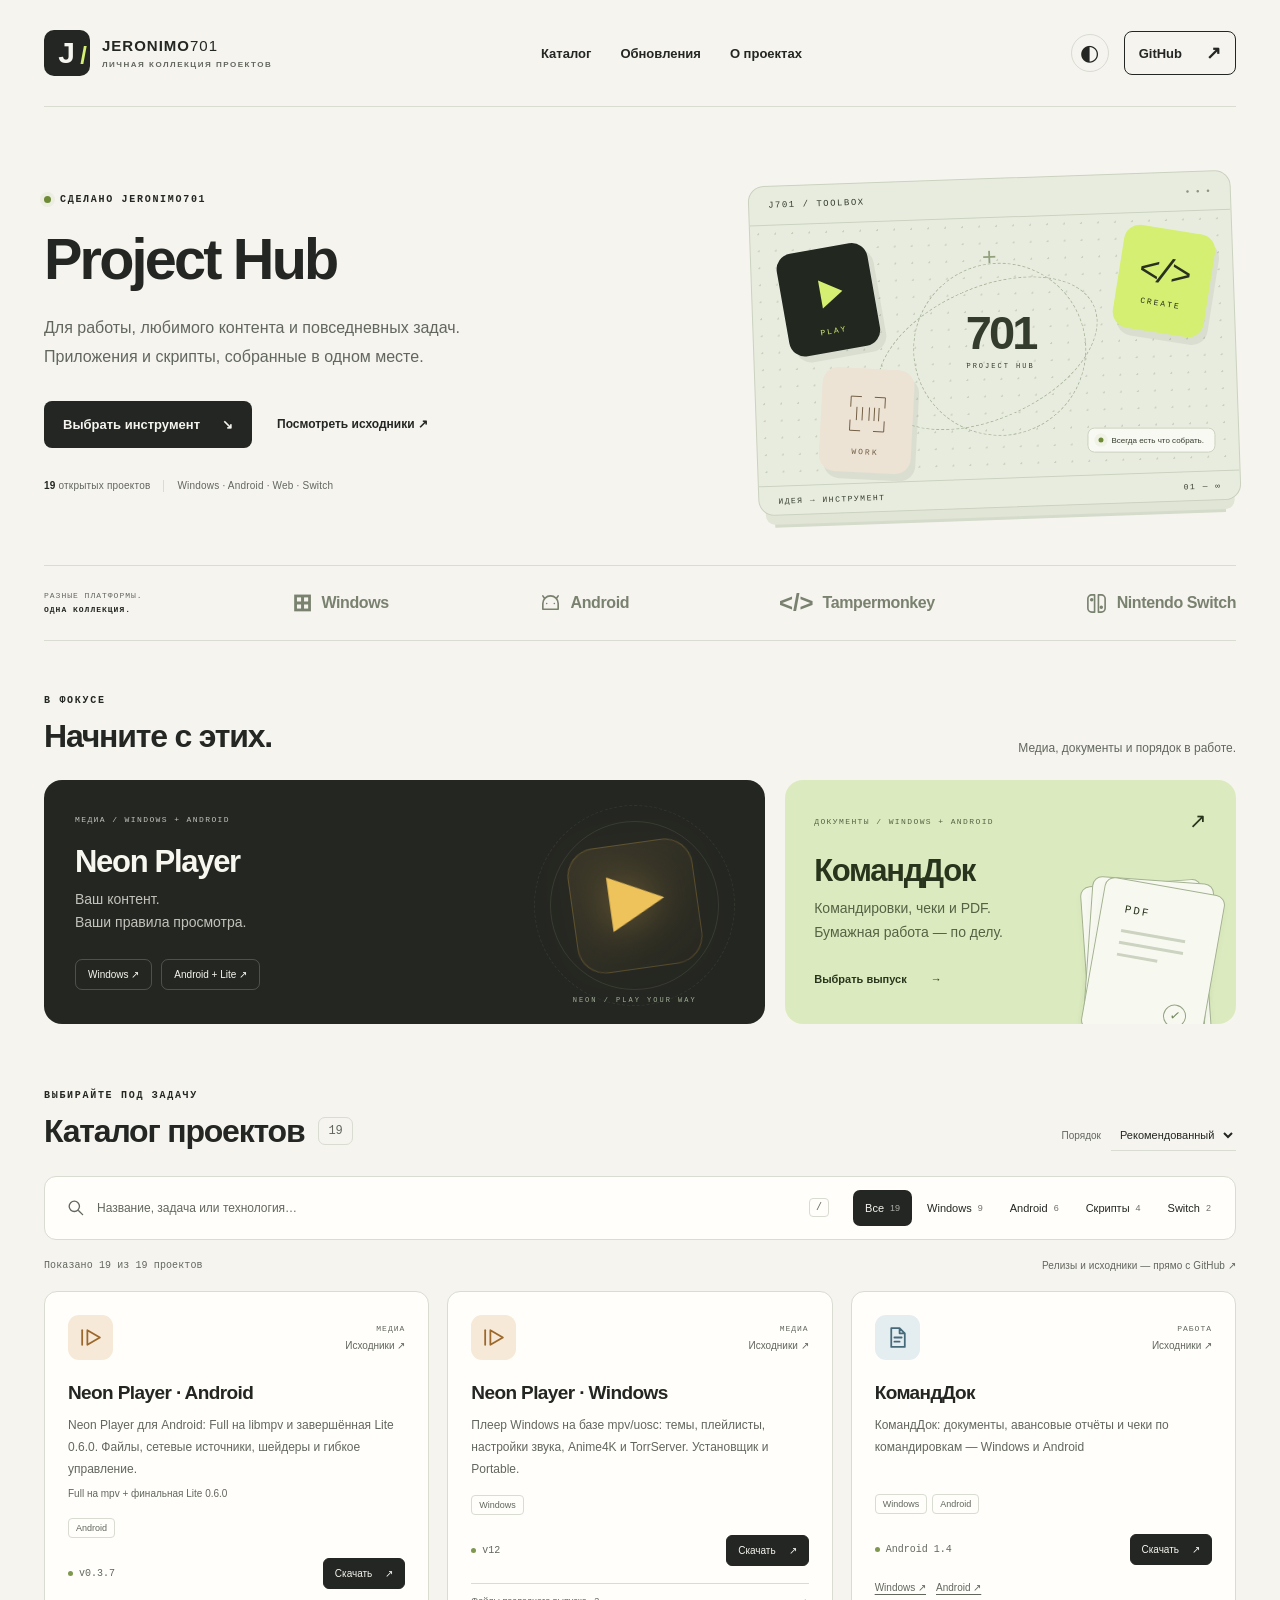
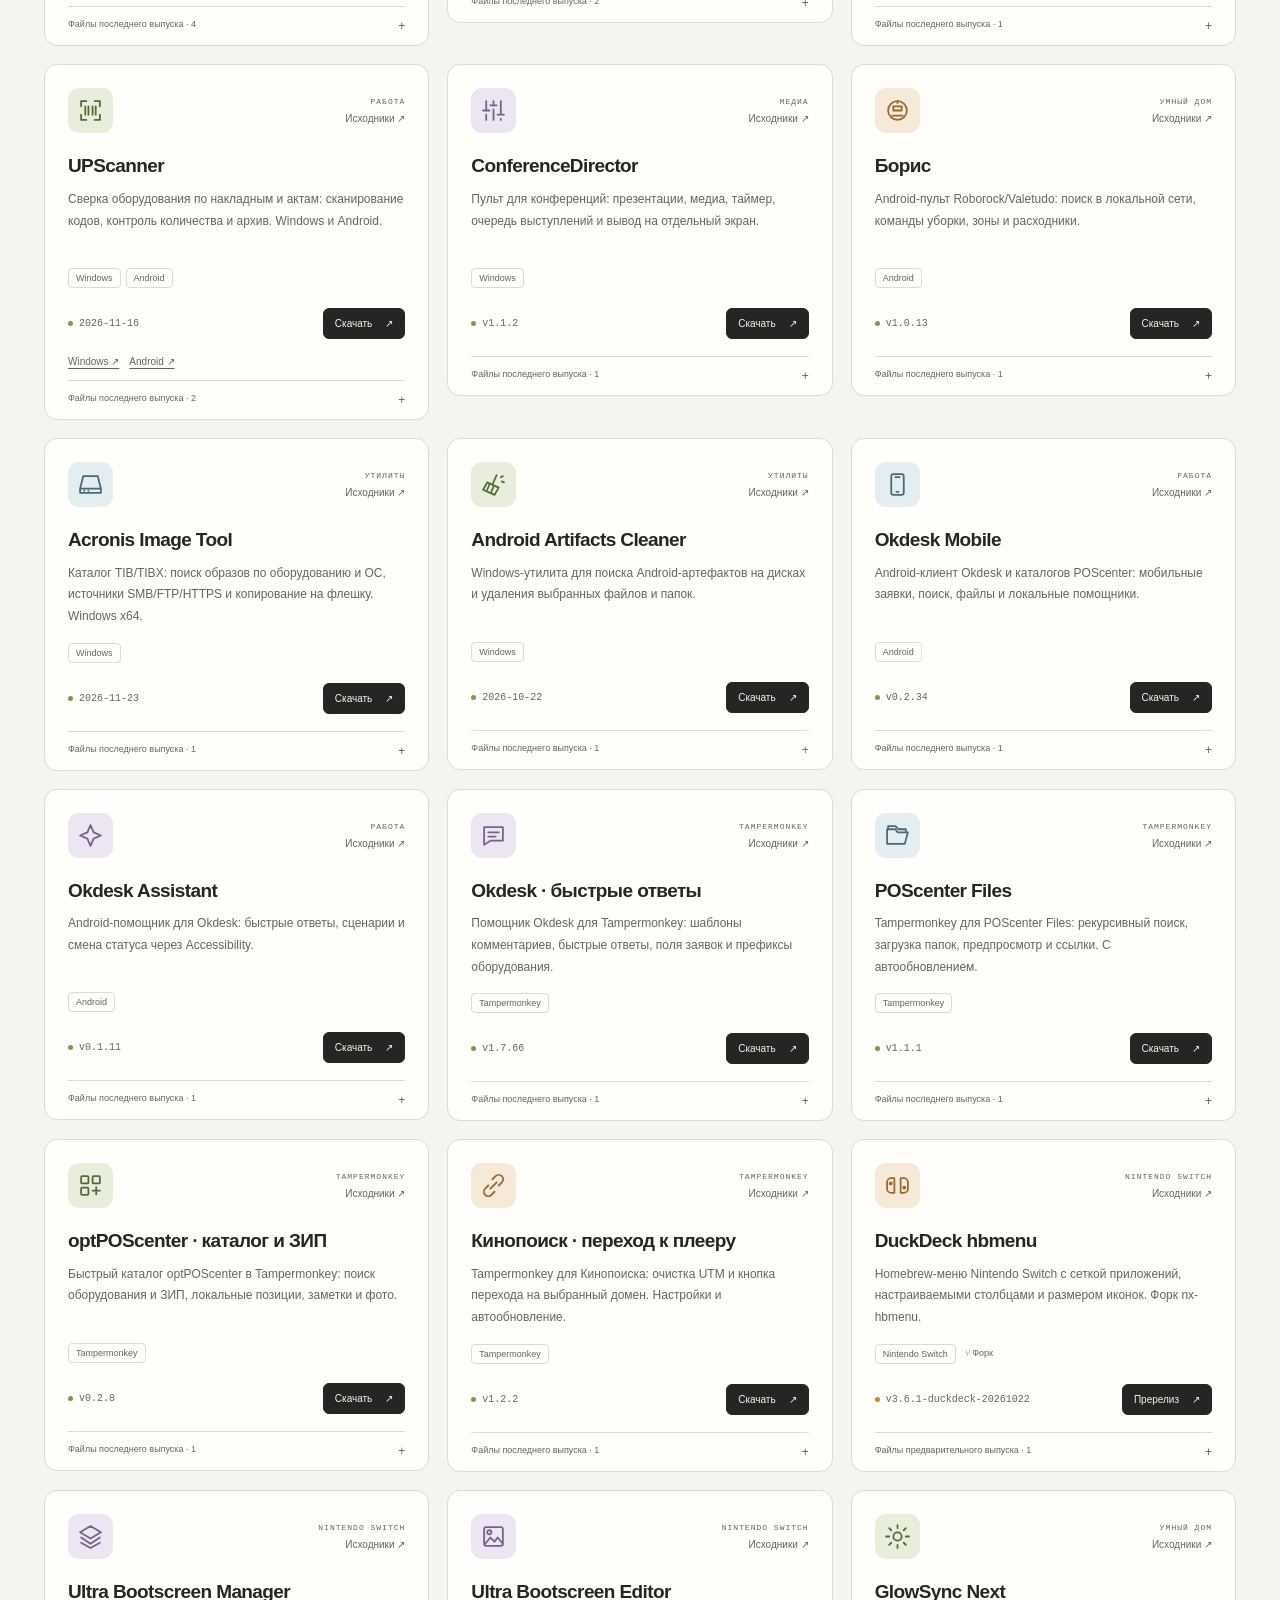
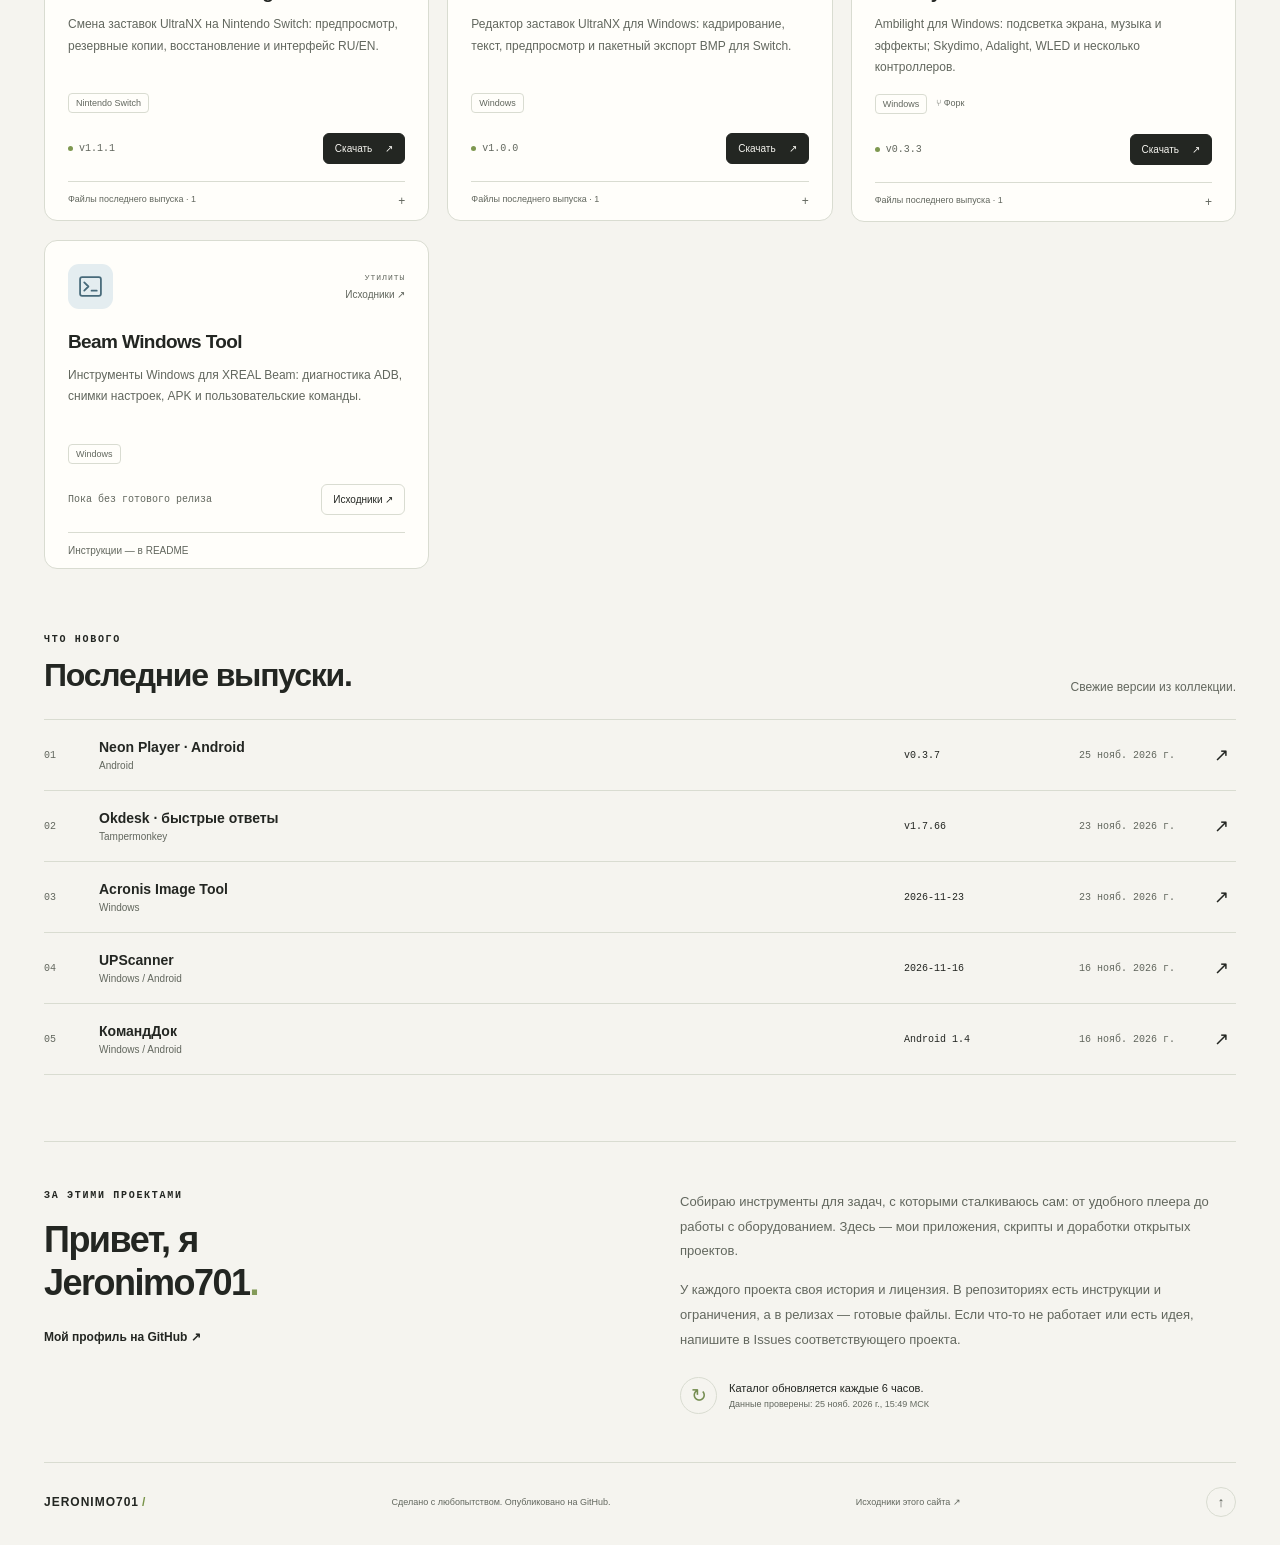
==== commit 78f5b6e0: "Simplify hero heading to Project Hub" ====
--- a/site/index.html
+++ b/site/index.html
@@ -26,7 +26,7 @@
   </header>
   <main>
     <section class="hero wrap" aria-labelledby="hero-title">
-      <div class="hero-copy"><div class="eyebrow"><span class="status-dot"></span> СДЕЛАНО JERONIMO701</div><h1 id="hero-title"><span class="hero-title-main">Jeronimo701 /</span> <span class="hero-title-subtitle">Project Hub</span></h1><p>Для работы, любимого контента и&nbsp;повседневных задач. Приложения и&nbsp;скрипты, собранные в&nbsp;одном месте.</p><div class="hero-actions"><a href="#catalog" class="button primary">Выбрать инструмент <span aria-hidden="true">↘</span></a><a href="https://github.com/jeronimo701" class="text-link">Посмотреть исходники ↗</a></div><div class="hero-meta"><span><strong id="project-total">—</strong> открытых проектов</span><span class="divider"></span><span>Windows · Android · Web · Switch</span></div></div>
+      <div class="hero-copy"><div class="eyebrow"><span class="status-dot"></span> СДЕЛАНО JERONIMO701</div><h1 id="hero-title">Project Hub</h1><p>Для работы, любимого контента и&nbsp;повседневных задач. Приложения и&nbsp;скрипты, собранные в&nbsp;одном месте.</p><div class="hero-actions"><a href="#catalog" class="button primary">Выбрать инструмент <span aria-hidden="true">↘</span></a><a href="https://github.com/jeronimo701" class="text-link">Посмотреть исходники ↗</a></div><div class="hero-meta"><span><strong id="project-total">—</strong> открытых проектов</span><span class="divider"></span><span>Windows · Android · Web · Switch</span></div></div>
       <div class="hero-art" aria-hidden="true"><div class="art-header"><span>J701 / TOOLBOX</span><span class="art-dots">● ● ●</span></div><div class="art-canvas"><div class="orbit-line orbit-one"></div><div class="orbit-line orbit-two"></div><div class="art-tile tile-play"><svg viewBox="0 0 100 100"><path d="M37 25 76 50 37 75Z"/></svg><span>PLAY</span></div><div class="art-tile tile-code"><span class="code-glyph">&lt;/&gt;</span><span>CREATE</span></div><div class="art-tile tile-scan"><svg viewBox="0 0 100 100"><path d="M20 38V20h18m24 0h18v18m0 24v18H62m-24 0H20V62M31 39v22m10-22v22m12-22v22m9-22v22m8-22v22"/></svg><span>WORK</span></div><div class="art-hub">701<span>PROJECT HUB</span></div><div class="art-note"><span class="status-dot"></span> Всегда есть что собрать.</div><span class="art-cross">+</span></div><div class="art-footer"><span>ИДЕЯ → ИНСТРУМЕНТ</span><span>01 — ∞</span></div></div>
     </section>
     <div class="platform-strip wrap" aria-label="Платформы"><span>РАЗНЫЕ ПЛАТФОРМЫ.<br><strong>ОДНА КОЛЛЕКЦИЯ.</strong></span><a href="#catalog" data-quick-filter="windows">⊞ <span>Windows</span></a><a href="#catalog" data-quick-filter="android"><svg viewBox="0 0 24 24" aria-hidden="true"><path d="M6 7 4 4m14 3 2-3M4 12a8 8 0 0 1 16 0v6H4Zm4 0h.01M16 12h.01"/></svg><span>Android</span></a><a href="#catalog" data-quick-filter="scripts">&lt;/&gt; <span>Tampermonkey</span></a><a href="#catalog" data-quick-filter="switch"><svg viewBox="0 0 24 24" aria-hidden="true"><path d="M10 3H7a4 4 0 0 0-4 4v10a4 4 0 0 0 4 4h3Zm4 0h3a4 4 0 0 1 4 4v10a4 4 0 0 1-4 4h-3Z"/><circle cx="7" cy="8" r="1"/><circle cx="17" cy="16" r="1"/></svg><span>Nintendo Switch</span></a></div>
--- a/site/style.css
+++ b/site/style.css
@@ -11,6 +11,3 @@
 @media(prefers-reduced-motion:reduce){html{scroll-behavior:auto}*,*:before,*:after{transition:none!important;animation:none!important}}
 
 .release-version>i.preview-dot{background:#c18a30}
-
-/* Keep both headline lines aligned across system fonts and breakpoints. */
-.hero-copy{min-width:0}.hero h1>.hero-title-main,.hero h1>.hero-title-subtitle{display:block;width:max-content;white-space:nowrap}
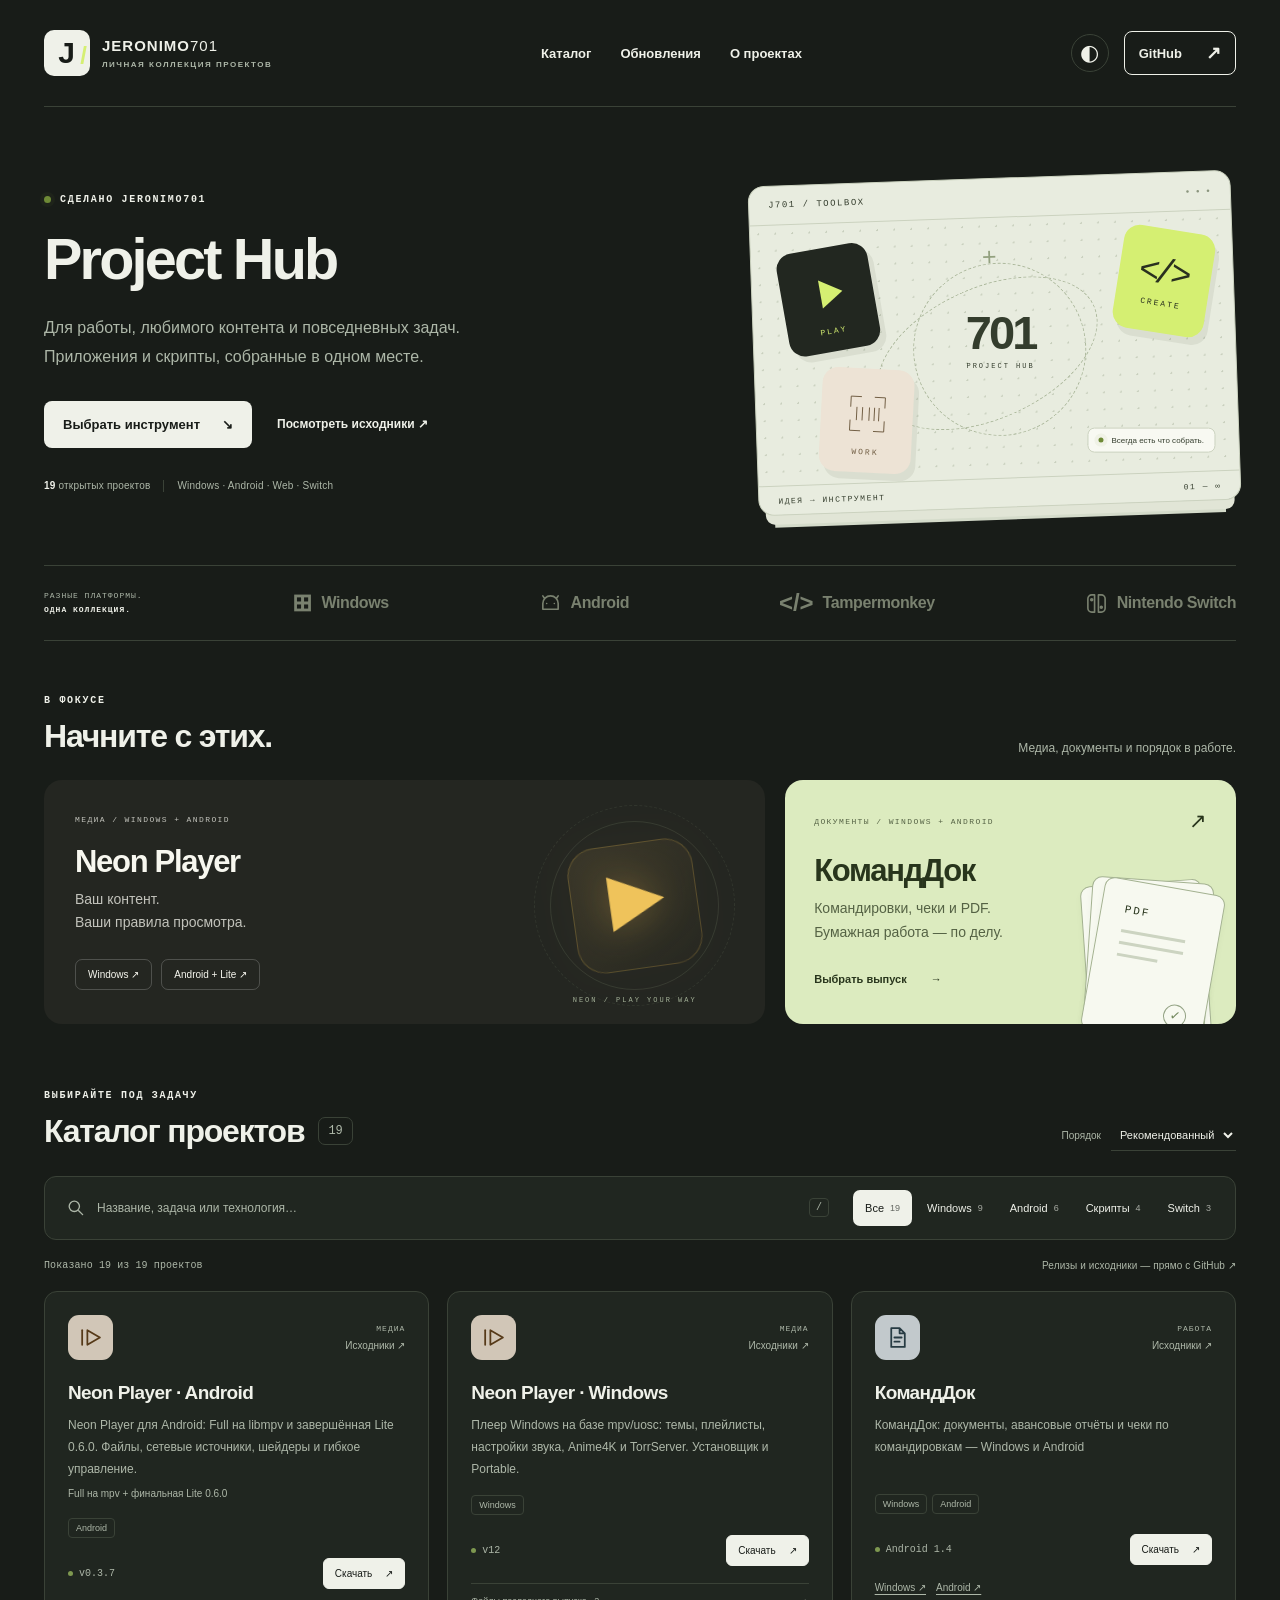
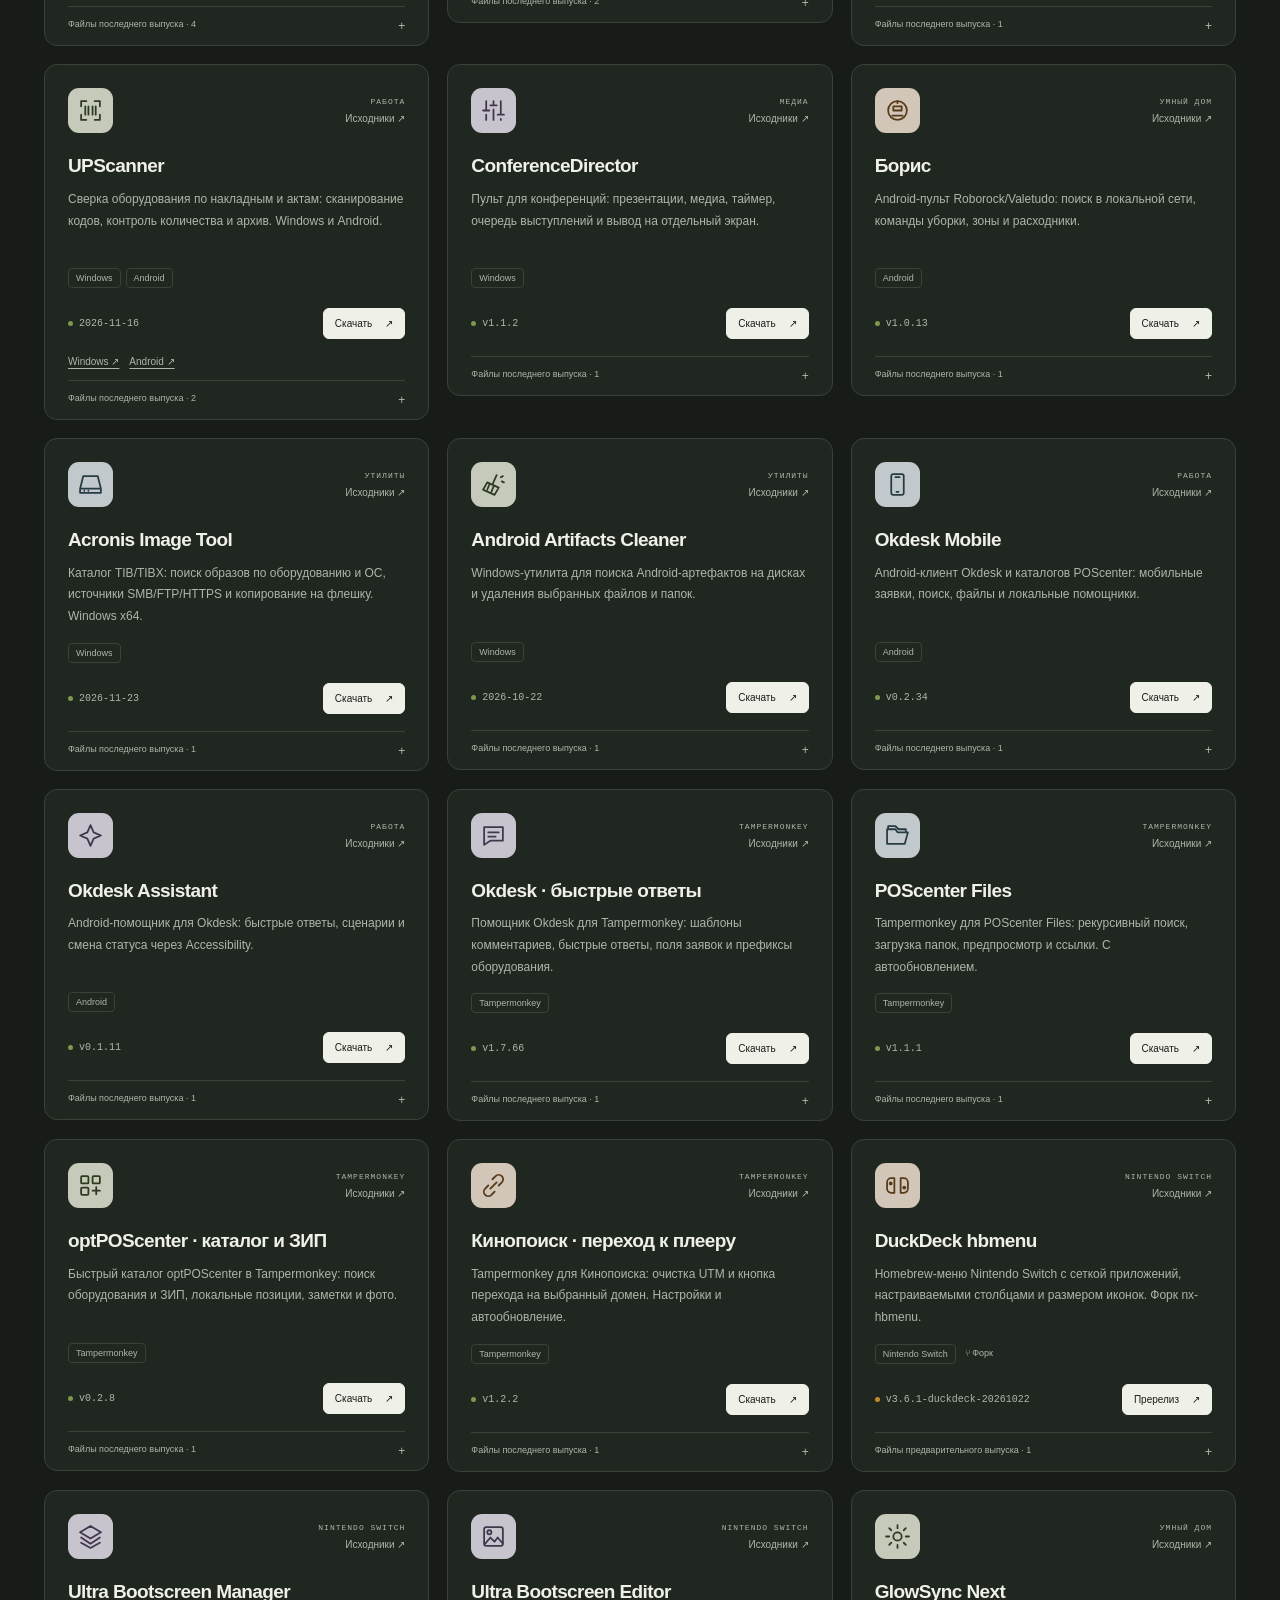
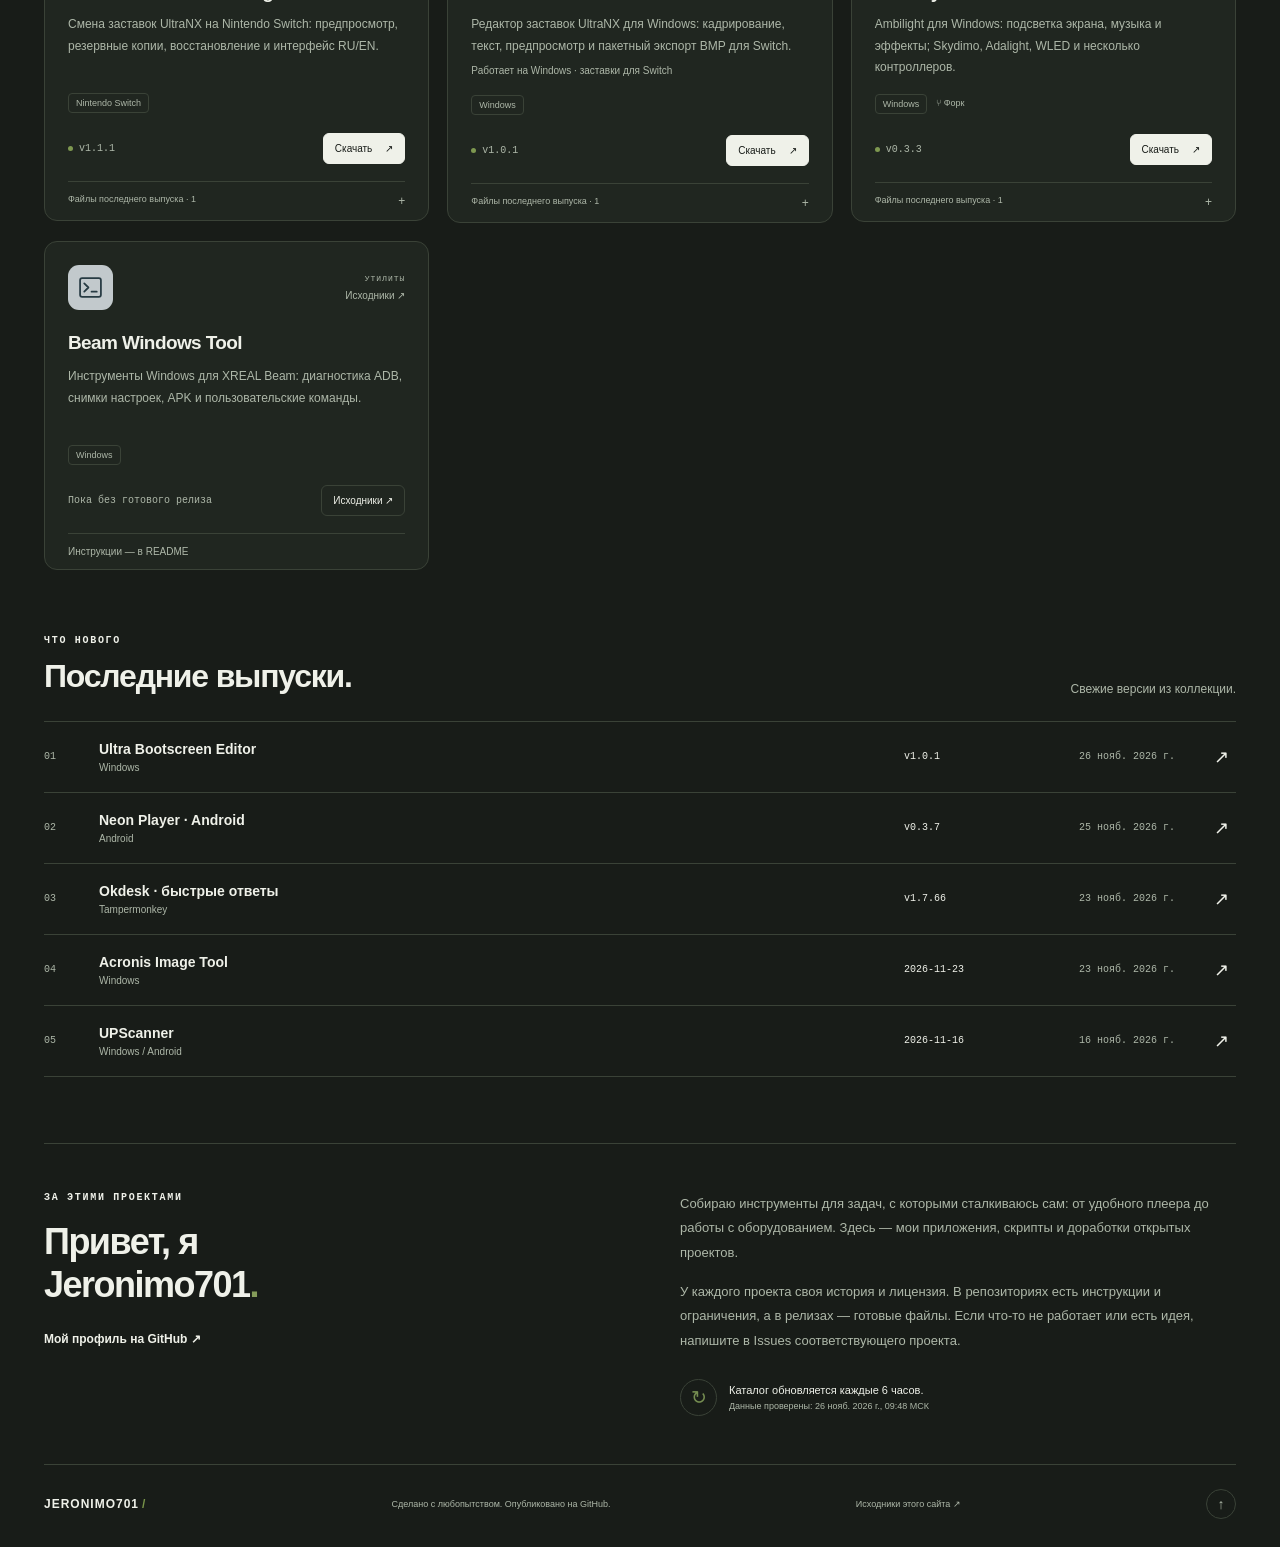
==== commit 2a5f20c9: "Default to dark theme, fix select contrast and include Windows editor in Switch collection" ====
--- a/site/index.html
+++ b/site/index.html
@@ -1,9 +1,9 @@
 <!doctype html>
-<html lang="ru">
+<html lang="ru" data-theme="dark">
 <head>
   <meta charset="utf-8">
   <meta name="viewport" content="width=device-width, initial-scale=1">
-  <meta name="theme-color" content="#f5f4ef">
+  <meta name="theme-color" content="#181c18">
   <title>Jeronimo701 — проекты и загрузки</title>
   <meta name="description" content="Приложения Jeronimo701 для Windows, Android, Nintendo Switch и скрипты Tampermonkey. Описания, исходники и последние релизы в одном месте.">
   <meta property="og:title" content="Jeronimo701 / Project Hub">
@@ -14,6 +14,7 @@
   <meta name="twitter:card" content="summary_large_image">
   <link rel="canonical" href="https://jeronimo701.github.io/">
   <link rel="icon" type="image/svg+xml" href="assets/favicon.svg">
+  <script>try{const t=localStorage.getItem("j701-theme");if(t==="light"||t==="dark")document.documentElement.dataset.theme=t;}catch{}</script>
   <link rel="stylesheet" href="style.css">
   <script src="app.js" defer></script>
 </head>
@@ -22,7 +23,7 @@
   <header class="header wrap">
     <a href="./" class="brand" aria-label="Jeronimo701 — главная"><span class="brand-mark">J<span>/</span></span><span>JERONIMO<span class="brand-number">701</span><small>ЛИЧНАЯ КОЛЛЕКЦИЯ ПРОЕКТОВ</small></span></a>
     <nav aria-label="Основная навигация"><a href="#catalog">Каталог</a><a href="#updates">Обновления</a><a href="#about">О проектах</a></nav>
-    <div class="header-actions"><button id="theme-toggle" class="icon-button" aria-label="Включить тёмную тему" title="Сменить тему"><span id="theme-icon" aria-hidden="true">◐</span></button><a class="github-link" href="https://github.com/jeronimo701">GitHub <span aria-hidden="true">↗</span></a></div>
+    <div class="header-actions"><button id="theme-toggle" class="icon-button" aria-label="Включить светлую тему" title="Сменить тему"><span id="theme-icon" aria-hidden="true">◐</span></button><a class="github-link" href="https://github.com/jeronimo701">GitHub <span aria-hidden="true">↗</span></a></div>
   </header>
   <main>
     <section class="hero wrap" aria-labelledby="hero-title">
--- a/site/style.css
+++ b/site/style.css
@@ -11,3 +11,6 @@
 @media(prefers-reduced-motion:reduce){html{scroll-behavior:auto}*,*:before,*:after{transition:none!important;animation:none!important}}
 
 .release-version>i.preview-dot{background:#c18a30}
+
+/* Native select popups need explicit colors on Windows. */
+select{color-scheme:inherit}select option{background-color:var(--surface);color:var(--ink)}select option:checked{background-color:var(--accent);color:var(--accent-ink)}
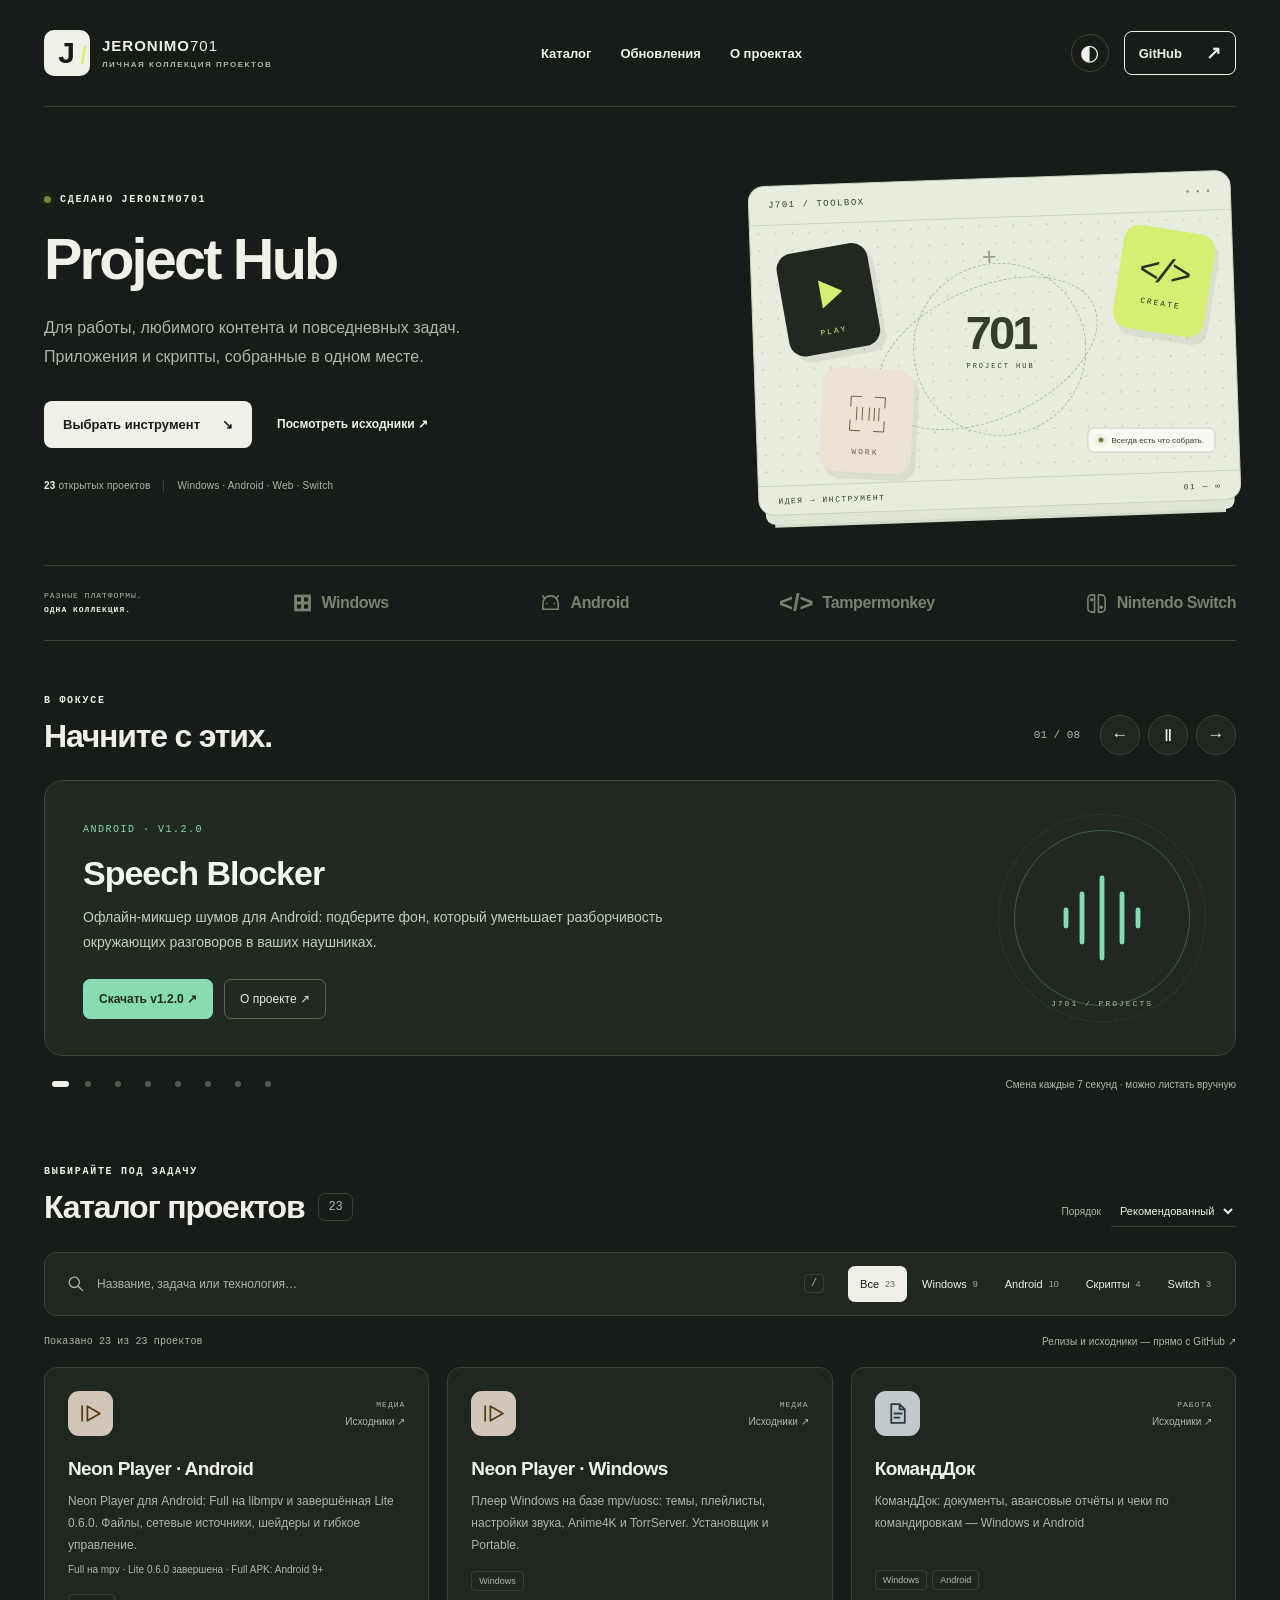
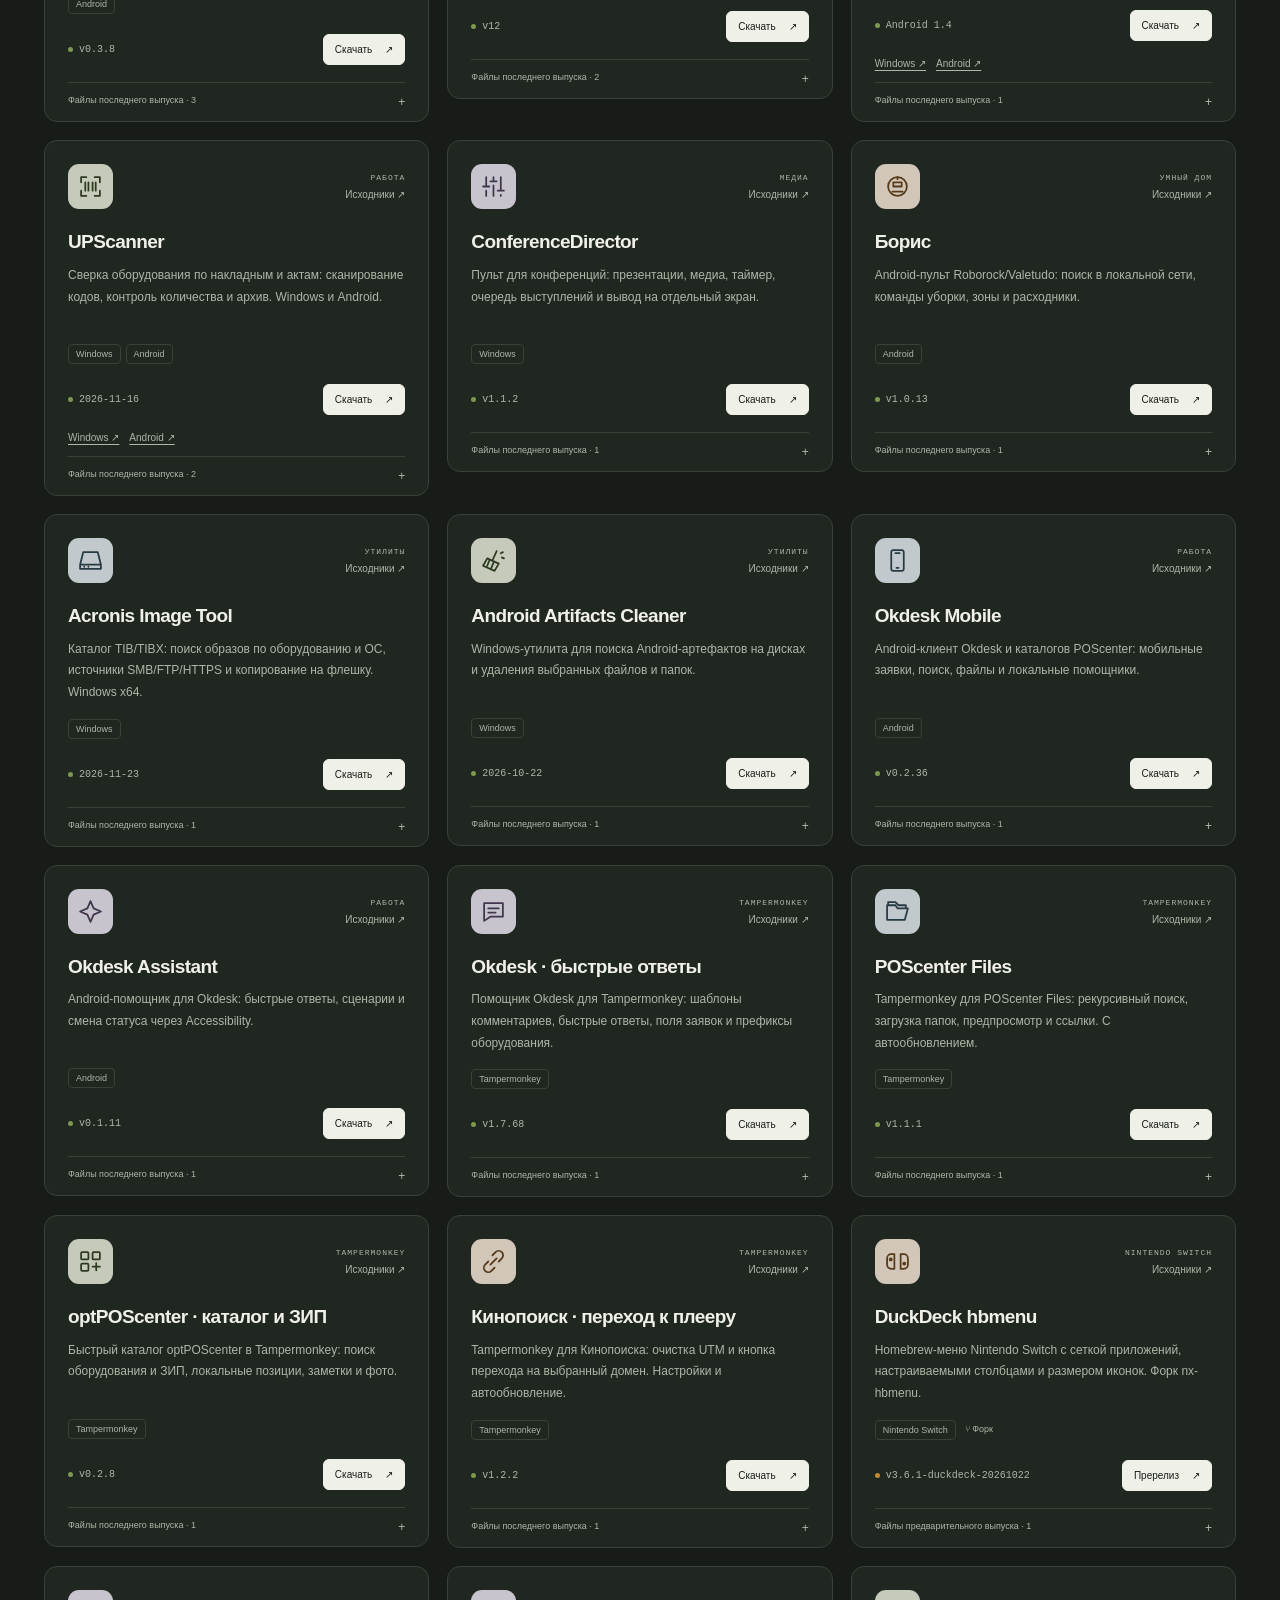
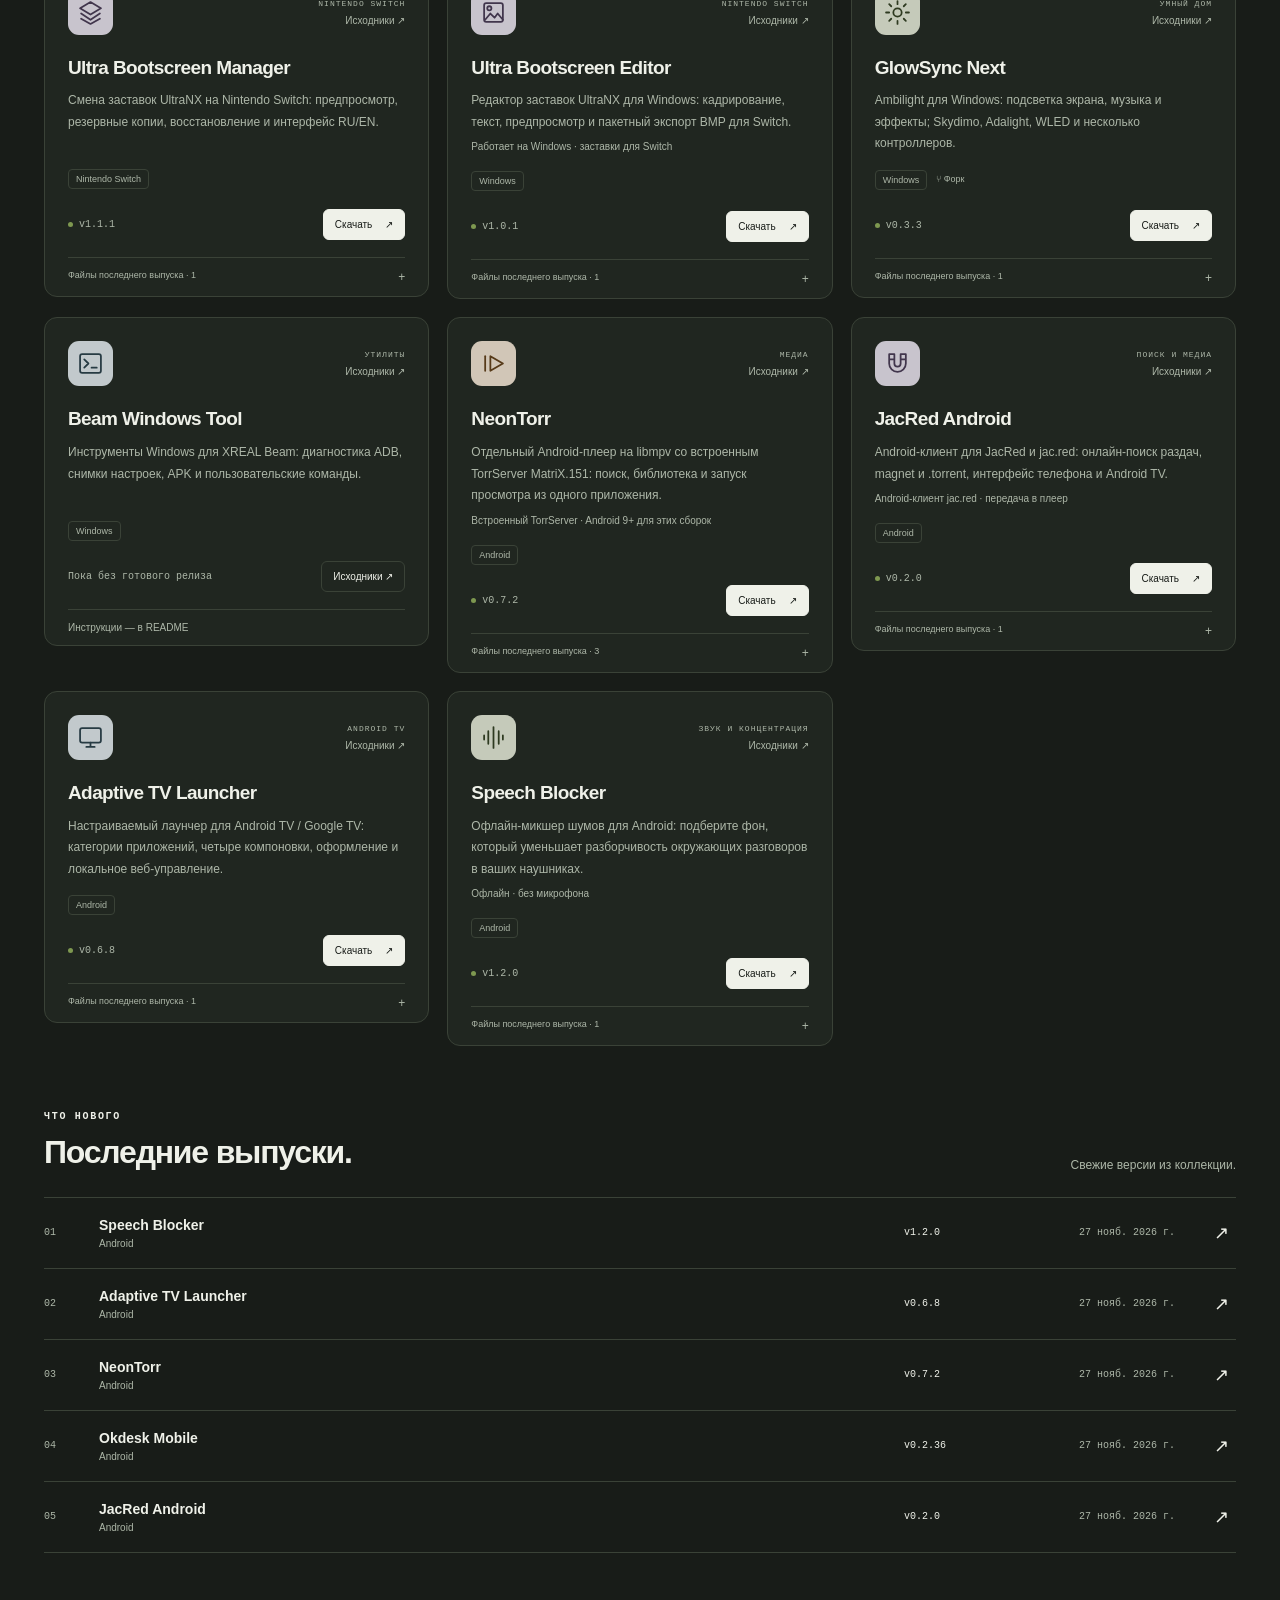
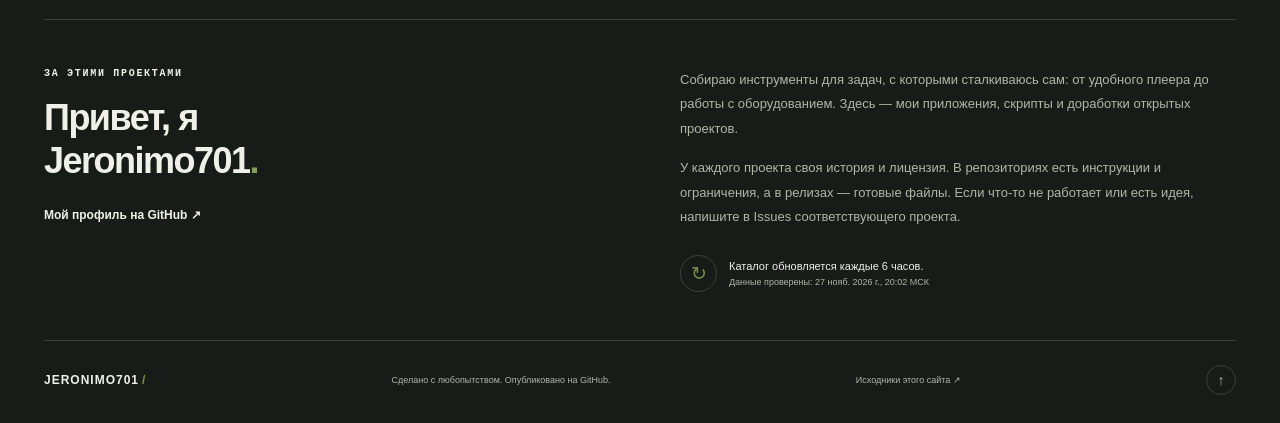
==== commit 6cd92d50: "Add Android releases and an accessible rotating project showcase" ====
--- a/site/index.html
+++ b/site/index.html
@@ -31,10 +31,13 @@
       <div class="hero-art" aria-hidden="true"><div class="art-header"><span>J701 / TOOLBOX</span><span class="art-dots">● ● ●</span></div><div class="art-canvas"><div class="orbit-line orbit-one"></div><div class="orbit-line orbit-two"></div><div class="art-tile tile-play"><svg viewBox="0 0 100 100"><path d="M37 25 76 50 37 75Z"/></svg><span>PLAY</span></div><div class="art-tile tile-code"><span class="code-glyph">&lt;/&gt;</span><span>CREATE</span></div><div class="art-tile tile-scan"><svg viewBox="0 0 100 100"><path d="M20 38V20h18m24 0h18v18m0 24v18H62m-24 0H20V62M31 39v22m10-22v22m12-22v22m9-22v22m8-22v22"/></svg><span>WORK</span></div><div class="art-hub">701<span>PROJECT HUB</span></div><div class="art-note"><span class="status-dot"></span> Всегда есть что собрать.</div><span class="art-cross">+</span></div><div class="art-footer"><span>ИДЕЯ → ИНСТРУМЕНТ</span><span>01 — ∞</span></div></div>
     </section>
     <div class="platform-strip wrap" aria-label="Платформы"><span>РАЗНЫЕ ПЛАТФОРМЫ.<br><strong>ОДНА КОЛЛЕКЦИЯ.</strong></span><a href="#catalog" data-quick-filter="windows">⊞ <span>Windows</span></a><a href="#catalog" data-quick-filter="android"><svg viewBox="0 0 24 24" aria-hidden="true"><path d="M6 7 4 4m14 3 2-3M4 12a8 8 0 0 1 16 0v6H4Zm4 0h.01M16 12h.01"/></svg><span>Android</span></a><a href="#catalog" data-quick-filter="scripts">&lt;/&gt; <span>Tampermonkey</span></a><a href="#catalog" data-quick-filter="switch"><svg viewBox="0 0 24 24" aria-hidden="true"><path d="M10 3H7a4 4 0 0 0-4 4v10a4 4 0 0 0 4 4h3Zm4 0h3a4 4 0 0 1 4 4v10a4 4 0 0 1-4 4h-3Z"/><circle cx="7" cy="8" r="1"/><circle cx="17" cy="16" r="1"/></svg><span>Nintendo Switch</span></a></div>
-    <section class="featured-section wrap" aria-labelledby="featured-title"><div class="section-top"><div><span class="eyebrow">В ФОКУСЕ</span><h2 id="featured-title">Начните с этих.</h2></div><span class="section-aside">Медиа, документы и порядок в работе.</span></div><div class="featured-grid">
-      <article class="feature feature-neon"><div class="feature-info"><span class="feature-kicker">МЕДИА / WINDOWS + ANDROID</span><h3>Neon Player</h3><p>Ваш контент.<br>Ваши правила просмотра.</p><div class="feature-links"><a href="https://github.com/jeronimo701/mpv-neon/releases/latest">Windows ↗</a><a href="https://github.com/jeronimo701/NeonPlayer-Android/releases/latest">Android + Lite ↗</a></div></div><div class="neon-visual" aria-hidden="true"><div class="neon-orbit"></div><div class="neon-play">▶</div><span>NEON / PLAY YOUR WAY</span></div></article>
-      <article class="feature feature-dok"><div class="feature-top"><span class="feature-kicker">ДОКУМЕНТЫ / WINDOWS + ANDROID</span><span class="feature-symbol" aria-hidden="true">↗</span></div><h3>КомандДок</h3><p>Командировки, чеки и PDF.<br>Бумажная работа — по делу.</p><a class="feature-bottom" href="https://github.com/jeronimo701/KomandDok/releases/latest">Выбрать выпуск <span aria-hidden="true">→</span></a><div class="paper-stack" aria-hidden="true"><span></span><span></span><span><b>PDF</b><i></i><i></i><i></i><em>✓</em></span></div></article>
-    </div></section>
+    <section class="featured-section wrap" aria-labelledby="featured-title">
+      <div class="section-top"><div><span class="eyebrow">В ФОКУСЕ</span><h2 id="featured-title">Начните с этих.</h2></div><div class="carousel-tools"><span id="carousel-count" class="carousel-count">01 / 01</span><button id="carousel-prev" class="carousel-button" aria-label="Предыдущий проект" aria-controls="featured-track" disabled>←</button><button id="carousel-play" class="carousel-button" aria-label="Приостановить автосмену" aria-pressed="true" disabled>Ⅱ</button><button id="carousel-next" class="carousel-button" aria-label="Следующий проект" aria-controls="featured-track" disabled>→</button></div></div>
+      <div id="featured-carousel" class="featured-carousel" role="group" aria-roledescription="карусель" aria-label="Подборка приложений">
+        <div id="featured-track" class="featured-track" aria-live="off"><article class="feature-slide feature-slide-orange"><div class="feature-copy"><span class="feature-slide-kicker">WINDOWS / ANDROID</span><h3>Neon Player</h3><p>Видеофайлы, сетевые источники и гибкие настройки воспроизведения.</p><div class="feature-slide-actions"><a href="https://github.com/jeronimo701/NeonPlayer-Android/releases/latest">Android ↗</a><a href="https://github.com/jeronimo701/mpv-neon/releases/latest">Windows ↗</a></div></div><div class="feature-slide-art" aria-hidden="true">▶</div></article></div>
+        <div class="carousel-footer"><div id="carousel-dots" class="carousel-dots" role="group" aria-label="Выбрать проект"></div><span id="carousel-status">Подборка приложений из каталога.</span></div>
+      </div>
+    </section>
     <section id="catalog" class="catalog-section wrap" aria-labelledby="catalog-title"><div class="section-top"><div><span class="eyebrow">ВЫБИРАЙТЕ ПОД ЗАДАЧУ</span><h2 id="catalog-title">Каталог проектов<span id="catalog-total" class="heading-count"></span></h2></div><label class="sort-label">Порядок <select id="sort"><option value="curated">Рекомендованный</option><option value="updated">Новые релизы</option><option value="name">По названию</option></select></label></div>
       <div class="catalog-controls"><div class="search-wrap"><svg viewBox="0 0 24 24" aria-hidden="true"><circle cx="10.5" cy="10.5" r="6.5"/><path d="m16 16 5 5"/></svg><label class="sr-only" for="search">Поиск по проектам</label><input id="search" type="search" placeholder="Название, задача или технология…" autocomplete="off"><kbd aria-hidden="true">/</kbd></div><div class="filters" role="group" aria-label="Фильтр по платформе"><button class="filter active" data-filter="all" aria-pressed="true">Все <span></span></button><button class="filter" data-filter="windows" aria-pressed="false">Windows <span></span></button><button class="filter" data-filter="android" aria-pressed="false">Android <span></span></button><button class="filter" data-filter="scripts" aria-pressed="false">Скрипты <span></span></button><button class="filter" data-filter="switch" aria-pressed="false">Switch <span></span></button></div></div>
       <div class="catalog-summary"><p id="result-count" role="status" aria-live="polite">Загружаем проекты…</p><span class="catalog-hint">Релизы и исходники — прямо с GitHub <span aria-hidden="true">↗</span></span></div>
--- a/site/style.css
+++ b/site/style.css
@@ -14,3 +14,8 @@
 
 /* Native select popups need explicit colors on Windows. */
 select{color-scheme:inherit}select option{background-color:var(--surface);color:var(--ink)}select option:checked{background-color:var(--accent);color:var(--accent-ink)}
+
+/* Featured project carousel. */
+.featured-section .section-top{flex-wrap:wrap}.carousel-tools{display:flex;align-items:center;gap:8px;margin-left:auto}.carousel-count{font:11px Consolas,monospace;color:var(--muted);margin-right:12px}.carousel-button{display:grid;place-items:center;min-width:40px;min-height:40px;padding:7px;background:var(--surface);border:1px solid var(--line);border-radius:50%;font-size:17px}.carousel-button:hover{background:var(--accent);color:var(--accent-ink);border-color:var(--accent)}.carousel-button:disabled{opacity:.45}.featured-track{display:flex;position:relative;overflow-x:auto;scroll-snap-type:x mandatory;scrollbar-width:none;border-radius:18px}.featured-track::-webkit-scrollbar{display:none}.feature-slide{--slide-accent:#d5ef72;flex:0 0 100%;min-width:0;min-height:276px;scroll-snap-align:start;background:#222920;color:#f3f7ef;border:1px solid #3d4937;border-radius:18px;padding:34px 38px;display:flex;align-items:center;justify-content:space-between;gap:30px;overflow:hidden;position:relative}.feature-slide-orange{--slide-accent:#ffbd68}.feature-slide-purple{--slide-accent:#c8b7f3}.feature-slide-blue{--slide-accent:#a1d7ea}.feature-slide-green{--slide-accent:#86dbb1}.feature-copy{position:relative;z-index:1;flex:1;min-width:0;max-width:760px}.feature-slide-kicker{font:10px Consolas,monospace;letter-spacing:1.5px;text-transform:uppercase;color:var(--slide-accent)}.feature-slide h3{font-size:34px;line-height:1.2;letter-spacing:-1px;margin:17px 0 11px;overflow-wrap:anywhere}.feature-slide p{font-size:14px;line-height:1.8;color:#c1ceba;max-width:620px}.feature-slide-actions{display:flex;align-items:center;gap:11px;flex-wrap:wrap;margin-top:24px}.feature-slide-actions>a{display:inline-flex;align-items:center;justify-content:center;background:var(--slide-accent);color:#202b1b;border:1px solid var(--slide-accent);border-radius:7px;padding:10px 15px;min-height:40px;font-size:12px;font-weight:650}.feature-slide-actions>a:hover{filter:brightness(1.08)}.feature-slide-actions>a.feature-slide-about{background:transparent;border-color:#5b6851;color:#e3eadf;font-weight:500}.feature-slide-art{position:relative;flex:0 0 190px;height:190px;display:grid;place-items:center;color:var(--slide-accent);font-size:75px}.feature-slide-art>svg{width:96px;height:96px;stroke-width:1.2;z-index:1}.feature-slide-art>small{position:absolute;bottom:5px;font:8px Consolas,monospace;letter-spacing:2px;color:#aebda3}.feature-art-ring{position:absolute;inset:7px;border:1px solid currentColor;border-radius:50%;opacity:.3}.feature-art-ring:after{content:"";position:absolute;inset:-17px;border:1px dashed currentColor;border-radius:50%;opacity:.5}.carousel-footer{display:flex;justify-content:space-between;align-items:center;gap:18px;margin-top:12px}.carousel-footer>span{font-size:10px;color:var(--muted)}.carousel-dots{display:flex;gap:2px}.carousel-dots button{width:28px;height:32px;padding:8px;border:0;background:transparent;display:grid;place-items:center;border-radius:7px}.carousel-dots button>span{width:6px;height:6px;background:var(--muted);opacity:.4;border-radius:50%}.carousel-dots button.active>span{width:17px;border-radius:4px;background:var(--ink);opacity:1}.carousel-dots button:hover{background:var(--surface)}
+@media(max-width:850px){.feature-slide{padding:28px;gap:20px}.feature-slide h3{font-size:29px}.feature-slide-art{flex-basis:130px;height:140px}.feature-slide-art>svg{width:68px;height:68px}.feature-slide-art>small{font-size:6px}.feature-slide p{font-size:13px}.carousel-footer>span{max-width:220px;text-align:right;line-height:1.7}}
+@media(max-width:700px){.carousel-tools{width:100%;margin-top:4px}.carousel-count{margin-right:auto}.carousel-button{min-width:40px;min-height:40px}.feature-slide{padding:25px 23px;min-height:300px;align-items:flex-start}.feature-copy{width:100%}.feature-slide-kicker{font-size:8px;letter-spacing:1px}.feature-slide h3{font-size:29px;margin-top:18px;max-width:95%}.feature-slide p{font-size:12px;line-height:1.8}.feature-slide-art{position:absolute;right:10px;top:12px;opacity:.1;width:95px;height:95px;pointer-events:none}.feature-slide-art>svg{width:70px;height:70px}.feature-slide-art>small{display:none}.feature-slide-actions{gap:8px;margin-top:22px}.feature-slide-actions>a{font-size:10px;padding:10px 12px}.carousel-footer{flex-direction:column;gap:2px;margin-top:7px}.carousel-footer>span{font-size:9px;max-width:none;text-align:center}.carousel-dots{justify-content:center}}
